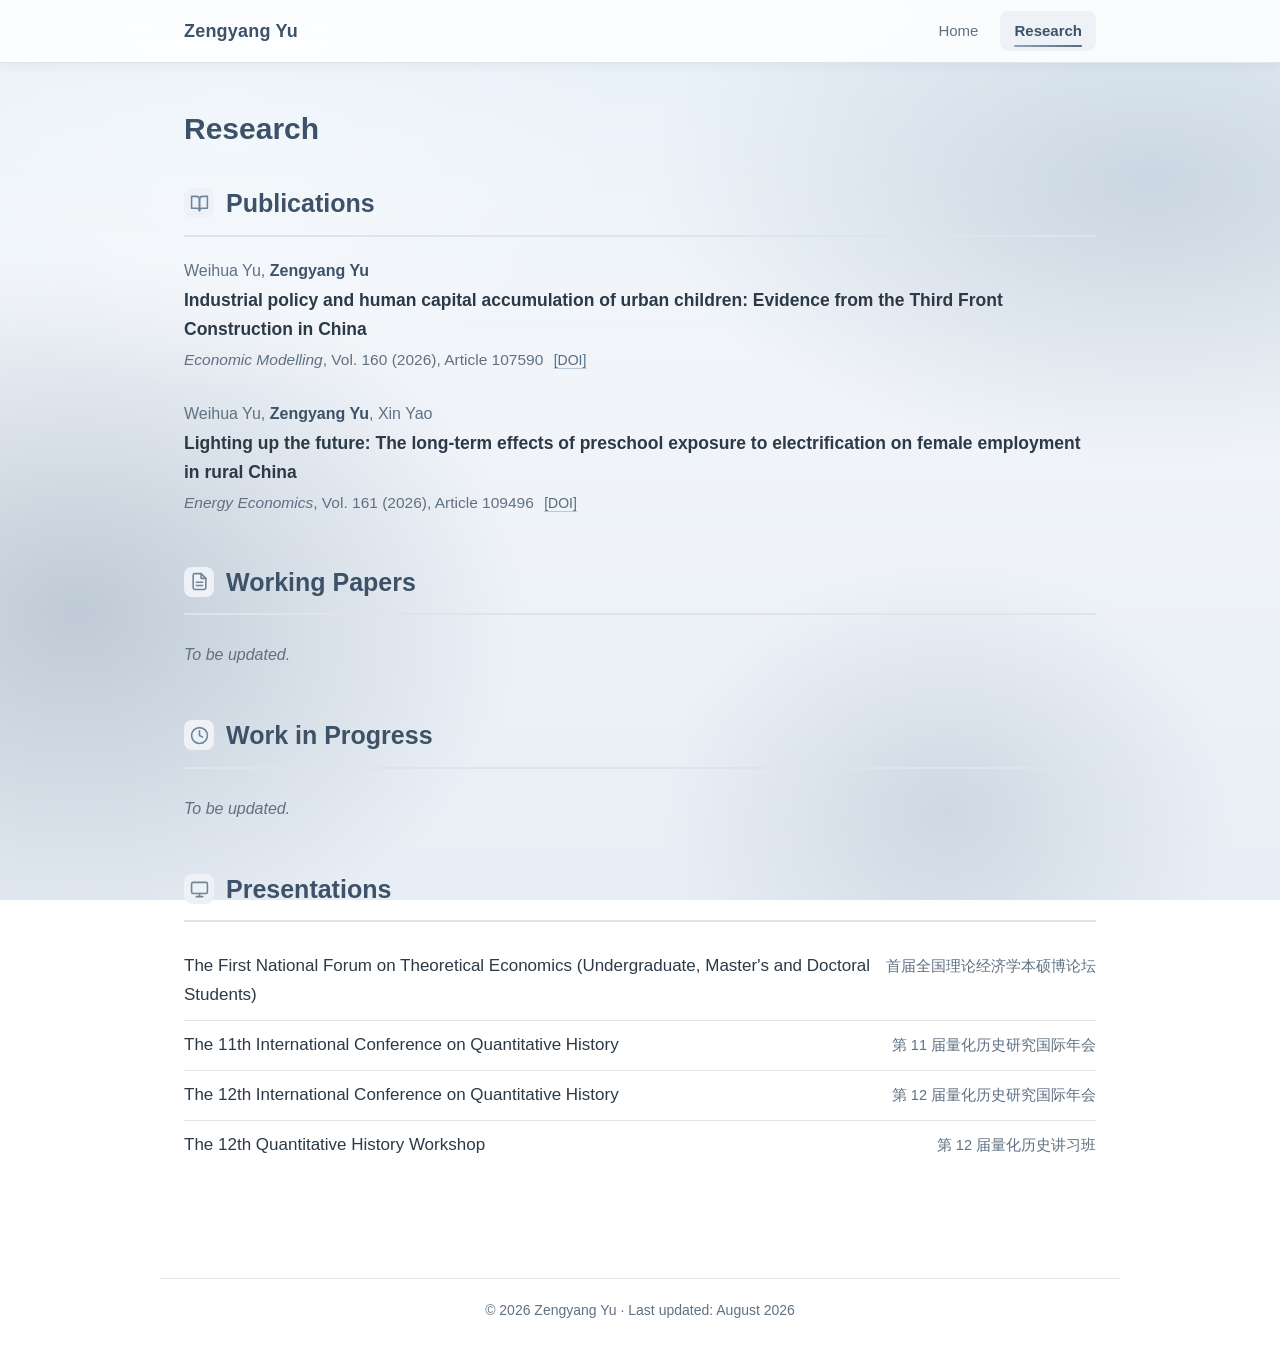
==== research.html @ 15660d90 "update: News shows 4 items, Publications shows 3 items, scroll beyond" ====
<!DOCTYPE html>
<html lang="en">
<head>
  <meta charset="UTF-8">
  <meta name="viewport" content="width=device-width, initial-scale=1.0">
  <title>Zengyang Yu — Research</title>
  <meta name="description" content="Research of Zengyang Yu — publications, working papers, work in progress, and presentations.">
  <link rel="stylesheet" href="css/style.css">
  <link rel="icon" type="image/svg+xml" href="favicon.svg">
</head>
<body>


  <!-- Navigation -->
  <nav class="nav">
    <div class="nav-inner">
      <a class="nav-brand" href="index.html">Zengyang Yu</a>
      <div class="nav-links">
        <a href="index.html">Home</a>
        <a href="research.html" class="active">Research</a>
      </div>
    </div>
  </nav>

  <main class="container">

    <h1 class="page-title">Research</h1>

    <!-- Publications -->
    <section class="section" id="publications">
      <h2 class="section-title">
        <span class="sec-icon" aria-hidden="true">
          <svg viewBox="0 0 24 24" fill="none" stroke="currentColor" stroke-width="2" stroke-linecap="round" stroke-linejoin="round">
            <path d="M2 3h6a4 4 0 0 1 4 4v14a3 3 0 0 0-3-3H2z"/>
            <path d="M22 3h-6a4 4 0 0 0-4 4v14a3 3 0 0 1 3-3h7z"/>
          </svg>
        </span>
        Publications
      </h2>
      <div class="pubs-scroll">

      <div class="pub-item">
        <div class="pub-authors">
          Weihua Yu, <span class="self">Zengyang Yu</span>
        </div>
        <div class="pub-title">
          <a href="https://doi.org/10.1016/j.econmod.2026.107590" target="_blank" rel="noopener">
            Industrial policy and human capital accumulation of urban children: Evidence
            from the Third Front Construction in China
          </a>
        </div>
        <div class="pub-journal">
          <span class="journal-name">Economic Modelling</span>, Vol. 160 (2026), Article 107590
          <a class="doi-link" href="https://doi.org/10.1016/j.econmod.2026.107590" target="_blank" rel="noopener">[DOI]</a>
        </div>
      </div>

      <div class="pub-item">
        <div class="pub-authors">
          Weihua Yu, <span class="self">Zengyang Yu</span>, Xin Yao
        </div>
        <div class="pub-title">
          <a href="https://doi.org/10.1016/j.eneco.2026.109496" target="_blank" rel="noopener">
            Lighting up the future: The long-term effects of preschool exposure to
            electrification on female employment in rural China
          </a>
        </div>
        <div class="pub-journal">
          <span class="journal-name">Energy Economics</span>, Vol. 161 (2026), Article 109496
          <a class="doi-link" href="https://doi.org/10.1016/j.eneco.2026.109496" target="_blank" rel="noopener">[DOI]</a>
        </div>
      </div>
    
      </div></section>

    <!-- Working Papers -->
    <section class="section" id="working-papers">
      <h2 class="section-title">
        <span class="sec-icon" aria-hidden="true">
          <svg viewBox="0 0 24 24" fill="none" stroke="currentColor" stroke-width="2" stroke-linecap="round" stroke-linejoin="round">
            <path d="M14 2H6a2 2 0 0 0-2 2v16a2 2 0 0 0 2 2h12a2 2 0 0 0 2-2V8z"/>
            <polyline points="14 2 14 8 20 8"/>
            <line x1="16" y1="13" x2="8" y2="13"/>
            <line x1="16" y1="17" x2="8" y2="17"/>
          </svg>
        </span>
        Working Papers
      </h2>
      <p class="empty-note">To be updated.</p>
    </section>

    <!-- Work in Progress -->
    <section class="section" id="work-in-progress">
      <h2 class="section-title">
        <span class="sec-icon" aria-hidden="true">
          <svg viewBox="0 0 24 24" fill="none" stroke="currentColor" stroke-width="2" stroke-linecap="round" stroke-linejoin="round">
            <circle cx="12" cy="12" r="10"/>
            <polyline points="12 6 12 12 16 14"/>
          </svg>
        </span>
        Work in Progress
      </h2>
      <p class="empty-note">To be updated.</p>
    </section>

    <!-- Presentations -->
    <section class="section" id="presentations">
      <h2 class="section-title">
        <span class="sec-icon" aria-hidden="true">
          <svg viewBox="0 0 24 24" fill="none" stroke="currentColor" stroke-width="2" stroke-linecap="round" stroke-linejoin="round">
            <rect x="2" y="3" width="20" height="14" rx="2" ry="2"/>
            <line x1="8" y1="21" x2="16" y2="21"/>
            <line x1="12" y1="17" x2="12" y2="21"/>
          </svg>
        </span>
        Presentations
      </h2>

      <div class="pres-item">
        <div class="pres-name">The First National Forum on Theoretical Economics (Undergraduate, Master's and Doctoral Students)</div>
        <div class="pres-zh">首届全国理论经济学本硕博论坛</div>
      </div>

      <div class="pres-item">
        <div class="pres-name">The 11th International Conference on Quantitative History</div>
        <div class="pres-zh">第 11 届量化历史研究国际年会</div>
      </div>

      <div class="pres-item">
        <div class="pres-name">The 12th International Conference on Quantitative History</div>
        <div class="pres-zh">第 12 届量化历史研究国际年会</div>
      </div>

      <div class="pres-item">
        <div class="pres-name">The 12th Quantitative History Workshop</div>
        <div class="pres-zh">第 12 届量化历史讲习班</div>
      </div>
    </section>

  </main>

  <footer class="footer">
    © 2026 Zengyang Yu · Last updated: August 2026
  </footer>

  <script>
    (function () {
      var nav = document.querySelector('.nav');
      var onScroll = function () {
        if (nav) {
          nav.classList.toggle('nav--scrolled', window.scrollY > 40);
        }
      };
      window.addEventListener('scroll', onScroll, { passive: true });
      onScroll();

      // Publications 滚动容器：恰好显示 3 条，超出滚动
      var pubsScroll = document.querySelector('.pubs-scroll');
      if (pubsScroll) {
        var pubItems = pubsScroll.querySelectorAll('.pub-item');
        var h = 0;
        var n = Math.min(pubItems.length, 3);
        for (var i = 0; i < n; i++) {
          h += pubItems[i].offsetHeight;
        }
        if (n > 0) {
          var mb = parseInt(getComputedStyle(pubItems[n - 1]).marginBottom) || 0;
          h += mb;
        }
        pubsScroll.style.maxHeight = h + 'px';
      }
    })();
  </script>
</body>
</html>
---- css/style.css ----
/* ==========================================================================
   Zengyang Yu — Personal Website
   Morandi blue theme · clean academic layout
   ========================================================================== */

:root {
  /* Morandi blue palette */
  --morandi-100: #eef2f6;   /* page background (light) */
  --morandi-200: #dde5ec;   /* borders */
  --morandi-300: #b9c8d6;   /* secondary accents */
  --morandi-400: #8fa3b8;   /* light blue-grey */
  --morandi-500: #6e859c;   /* primary */
  --morandi-600: #526b83;   /* hover */
  --morandi-700: #3d5268;   /* headings / dark accents */

  --text-main: #2c3a47;
  --text-muted: #5f7183;
  --surface: #ffffff;

  --font-body: "Segoe UI", "Helvetica Neue", Arial, "PingFang SC",
               "Microsoft YaHei", sans-serif;
  --font-serif: Georgia, "Times New Roman", serif;

  --radius: 10px;
  --shadow: 0 1px 3px rgba(61, 82, 104, 0.08);
}

* { margin: 0; padding: 0; box-sizing: border-box; }

html { scroll-behavior: smooth; }

body {
  font-family: var(--font-body);
  font-size: 17px;
  line-height: 1.7;
  color: var(--text-main);
  background:
    linear-gradient(180deg, rgba(207, 226, 241, 0.40) 0%, rgba(207, 226, 241, 0.20) 16%, rgba(207, 226, 241, 0) 38%),
    radial-gradient(600px 420px at 18% 12%, rgba(255, 255, 255, 0.70) 0%, transparent 68%),
    radial-gradient(820px 460px at 90% 20%, rgba(143, 163, 184, 0.42) 0%, transparent 62%),
    radial-gradient(700px 560px at 6% 68%, rgba(110, 133, 156, 0.36) 0%, transparent 64%),
    radial-gradient(460px 400px at 74% 90%, rgba(143, 163, 184, 0.30) 0%, transparent 62%),
    linear-gradient(180deg, #f6f9fc 0%, #f0f4f9 50%, #e8eef5 100%);
  background-attachment: fixed;
}

/* 内容层置于背景装饰之上 */
.container, .footer {
  position: relative;
  z-index: 1;
}

a {
  color: var(--morandi-600);
  text-decoration: underline;
  text-decoration-thickness: 1px;
  text-underline-offset: 3px;
  text-decoration-color: var(--morandi-300);
  transition: color 0.15s, text-decoration-color 0.15s;
}

a:hover {
  color: var(--morandi-700);
  text-decoration-color: var(--morandi-500);
}

/* --------------------------------------------------------------------------
   Navigation
   -------------------------------------------------------------------------- */

.nav {
  position: sticky;
  top: 0;
  z-index: 100;
  background: rgba(255, 255, 255, 0.86);
  -webkit-backdrop-filter: blur(12px) saturate(1.4);
  backdrop-filter: blur(12px) saturate(1.4);
  border-bottom: 1px solid var(--morandi-200);
  box-shadow: 0 1px 12px rgba(61, 82, 104, 0.08);
  transition: background 0.3s ease, box-shadow 0.3s ease, border-color 0.3s ease;
}

/* 滚动后的收缩状态：宽度收窄、背景更浅、阴影更淡 */
.nav--scrolled {
  background: rgba(255, 255, 255, 0.72);
  border-bottom-color: var(--morandi-100);
  box-shadow: 0 1px 6px rgba(61, 82, 104, 0.04);
}

.nav-inner {
  max-width: 960px;
  margin: 0 auto;
  padding: 0 24px;
  display: flex;
  align-items: center;
  justify-content: space-between;
  height: 62px;
  transition: max-width 0.3s ease, height 0.3s ease;
}

.nav--scrolled .nav-inner {
  max-width: 800px;
  height: 56px;
}

.nav-brand {
  font-weight: 700;
  font-size: 18px;
  color: var(--morandi-700);
  letter-spacing: 0.2px;
  text-decoration: none;
  transition: color 0.2s;
}

.nav-brand:hover { text-decoration: none; color: var(--morandi-600); }

.nav--scrolled .nav-brand { color: var(--morandi-500); }

.nav--scrolled .nav-links a { color: var(--text-muted); opacity: 0.85; }

.nav--scrolled .nav-links a.active { color: var(--morandi-500); }

.nav-links {
  display: flex;
  align-items: center;
  gap: 6px;
}

.nav-links a {
  position: relative;
  padding: 7px 14px;
  margin-left: 2px;
  font-size: 15px;
  color: var(--text-muted);
  border-radius: 8px;
  text-decoration: none;
  transition: color 0.2s, background 0.2s;
}

.nav-links a::after {
  content: "";
  position: absolute;
  left: 14px;
  right: 14px;
  bottom: 4px;
  height: 2px;
  border-radius: 2px;
  background: linear-gradient(90deg, var(--morandi-400), var(--morandi-600));
  transform: scaleX(0);
  transform-origin: left center;
  transition: transform 0.25s ease;
}

.nav-links a:hover {
  color: var(--morandi-600);
  background: var(--morandi-100);
  text-decoration: none;
}

.nav-links a:hover::after { transform: scaleX(1); }

.nav-links a.active {
  color: var(--morandi-700);
  font-weight: 600;
  background: var(--morandi-100);
}

.nav-links a.active::after { transform: scaleX(1); }

/* --------------------------------------------------------------------------
   Layout
   -------------------------------------------------------------------------- */

.container {
  max-width: 960px;
  margin: 0 auto;
  padding: 40px 24px 64px;
}

/* --------------------------------------------------------------------------
   Header (photo + identity)
   -------------------------------------------------------------------------- */

.header {
  display: flex;
  gap: 36px;
  align-items: flex-start;
  margin-bottom: 48px;
}

.photo {
  flex-shrink: 0;
  width: 230px;
  height: 230px;
  border-radius: 50%;
  object-fit: cover;
  border: 4px solid var(--surface);
  box-shadow: 0 2px 8px rgba(61, 82, 104, 0.18);
}

.identity h1 {
  font-size: 34px;
  font-weight: 700;
  color: var(--morandi-700);
  margin-bottom: 6px;
}

.identity .title {
  font-size: 18px;
  font-weight: 500;
  color: var(--morandi-500);
  margin-bottom: 14px;
}

.contact-list {
  list-style: none;
  font-size: 16px;
  color: var(--text-muted);
}

.contact-list li {
  display: flex;
  align-items: flex-start;
  gap: 8px;
  margin-bottom: 6px;
}

.contact-list .icon {
  flex-shrink: 0;
  width: 18px;
  text-align: center;
  color: var(--morandi-400);
}

.contact-list .icon svg {
  width: 17px;
  height: 17px;
  vertical-align: -3px;
}

.contact-list a { color: var(--morandi-600); }
.contact-list a:hover { color: var(--morandi-700); }

/* --------------------------------------------------------------------------
   Sections
   -------------------------------------------------------------------------- */

.section { margin-bottom: 44px; }

.section-title {
  font-size: 25px;
  font-weight: 700;
  color: var(--morandi-700);
  padding-bottom: 10px;
  margin-bottom: 20px;
  border-bottom: 2px solid var(--morandi-200);
  display: flex;
  align-items: center;
  gap: 12px;
}

.section-title .sec-icon {
  flex-shrink: 0;
  width: 30px;
  height: 30px;
  display: inline-flex;
  align-items: center;
  justify-content: center;
  border-radius: 8px;
  background: var(--morandi-100);
  color: var(--morandi-500);
}

.section-title .sec-icon svg {
  width: 19px;
  height: 19px;
}

/* Bio */
.bio p { margin-bottom: 12px; }

.bio strong { color: var(--morandi-700); }

/* Education */
.edu-item {
  display: flex;
  justify-content: space-between;
  align-items: baseline;
  gap: 16px;
  padding: 12px 0;
  border-bottom: 1px solid var(--morandi-200);
}

.edu-item:last-child { border-bottom: none; }

.edu-degree { font-weight: 600; font-size: 17.5px; color: var(--text-main); }
.edu-status { font-size: 15px; font-weight: 500; color: var(--morandi-400); }
.edu-school { color: var(--text-muted); font-size: 16px; }
.edu-years {
  flex-shrink: 0;
  font-size: 15px;
  color: var(--text-muted);
  font-variant-numeric: tabular-nums;
}

/* 滚动容器：显示固定条数，超出滚动（max-height 由脚本按条目高度计算） */
.news-scroll,
.pubs-scroll {
  max-height: 260px;
  overflow-y: auto;
  scrollbar-width: thin;
  scrollbar-color: var(--morandi-300) transparent;
  padding-right: 6px;
}

.news-scroll::-webkit-scrollbar,
.pubs-scroll::-webkit-scrollbar {
  width: 6px;
}

.news-scroll::-webkit-scrollbar-thumb,
.pubs-scroll::-webkit-scrollbar-thumb {
  background: var(--morandi-300);
  border-radius: 3px;
}

.news-scroll::-webkit-scrollbar-thumb:hover,
.pubs-scroll::-webkit-scrollbar-thumb:hover {
  background: var(--morandi-400);
}

.news-scroll::-webkit-scrollbar-track,
.pubs-scroll::-webkit-scrollbar-track {
  background: transparent;
}

/* News */
.news-item {
  display: flex;
  gap: 14px;
  padding: 10px 0;
  border-bottom: 1px solid var(--morandi-200);
  align-items: baseline;
}

.news-item:last-child { border-bottom: none; }

.news-date {
  flex-shrink: 0;
  width: 76px;
  font-size: 14px;
  font-weight: 600;
  color: var(--morandi-500);
  font-variant-numeric: tabular-nums;
}

.news-text { color: var(--text-main); }

/* Publications */
.pub-item { margin-bottom: 26px; }

.pub-authors { font-size: 16px; color: var(--text-muted); margin-bottom: 2px; }

.pub-authors .self {
  font-weight: 700;
  color: var(--morandi-700);
}

.pub-title {
  font-weight: 600;
  font-size: 17.5px;
  color: var(--text-main);
  margin-bottom: 2px;
}

.pub-title a { color: var(--text-main); text-decoration: none; }
.pub-title a:hover { color: var(--morandi-600); text-decoration: underline; }

.pub-journal { font-size: 15.5px; color: var(--text-muted); }

.pub-journal .journal-name { font-style: italic; }

.pub-journal .doi-link {
  margin-left: 6px;
  font-size: 14px;
  font-style: normal;
}

/* Empty placeholders (Working papers / WIP) */
.empty-note {
  color: var(--text-muted);
  font-size: 16px;
  font-style: italic;
  padding: 6px 0 2px;
}

/* Presentations */
.pres-item {
  display: flex;
  gap: 14px;
  padding: 10px 0;
  border-bottom: 1px solid var(--morandi-200);
  align-items: baseline;
}

.pres-item:last-child { border-bottom: none; }

.pres-name { font-weight: 500; color: var(--text-main); }

.pres-zh {
  margin-left: auto;
  flex-shrink: 0;
  color: var(--text-muted);
  font-size: 14.5px;
  text-align: right;
}

/* Page title for inner pages */
.page-title {
  font-size: 30px;
  font-weight: 700;
  color: var(--morandi-700);
  margin-bottom: 28px;
}

/* Acknowledgments */
.ack-note { color: var(--text-muted); font-size: 16px; margin-bottom: 10px; }
.ack-note:last-child { margin-bottom: 0; }
.ack-note a { color: var(--morandi-600); }
.ack-note a:hover { color: var(--morandi-700); }

/* Footer */
.footer {
  max-width: 960px;
  margin: 0 auto;
  padding: 20px 24px 36px;
  border-top: 1px solid var(--morandi-200);
  color: var(--text-muted);
  font-size: 14px;
  text-align: center;
}

/* --------------------------------------------------------------------------
   Responsive
   -------------------------------------------------------------------------- */

@media (max-width: 700px) {
  .header { flex-direction: column; align-items: center; text-align: center; }
  .contact-list li { justify-content: center; }
  .edu-item { flex-direction: column; gap: 2px; }
  .news-item { flex-direction: column; gap: 2px; }
  .news-date { width: auto; }
}
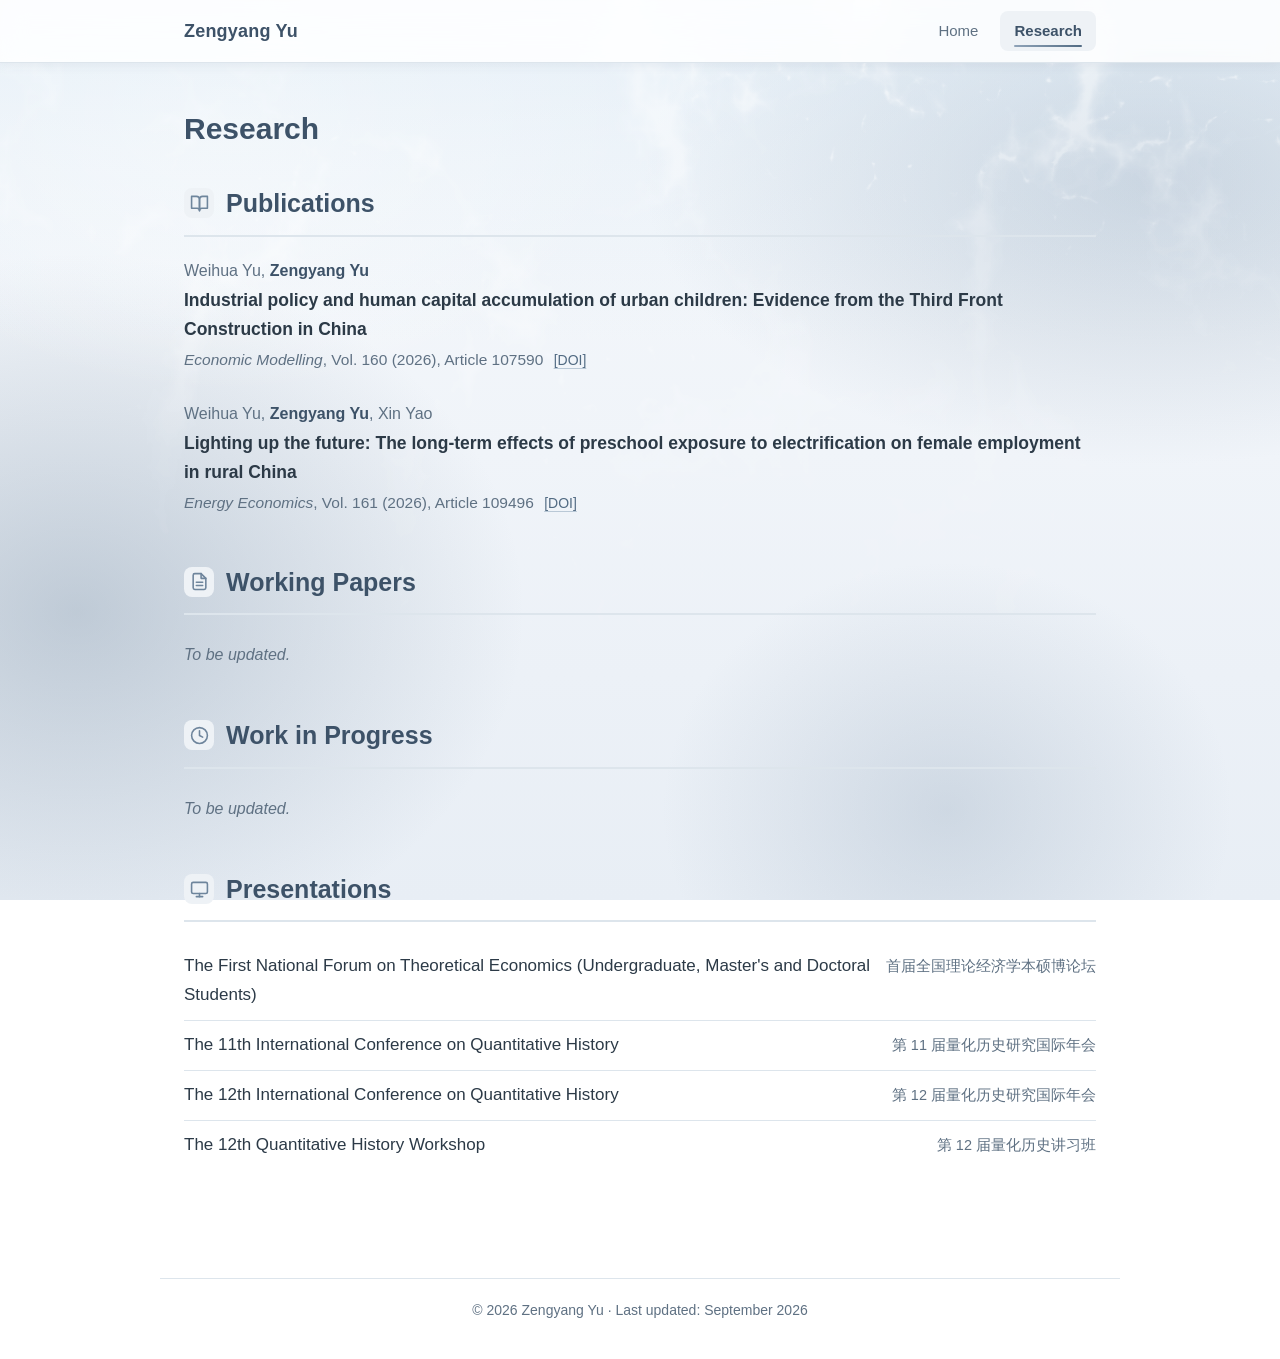
==== commit a1f8908d: "update: water-light caustics background, news by online-first date, 5-item scroll areas Background: " ====
--- a/research.html
+++ b/research.html
@@ -140,7 +140,7 @@
   </main>
 
   <footer class="footer">
-    © 2026 Zengyang Yu · Last updated: August 2026
+    © 2026 Zengyang Yu · Last updated: September 2026
   </footer>
 
   <script>
@@ -154,20 +154,23 @@
       window.addEventListener('scroll', onScroll, { passive: true });
       onScroll();
 
-      // Publications 滚动容器：恰好显示 3 条，超出滚动
+      // Publications 滚动容器：恰好显示 5 条，超出滚动
+      var SHOW_PUBS = 5;
       var pubsScroll = document.querySelector('.pubs-scroll');
       if (pubsScroll) {
-        var pubItems = pubsScroll.querySelectorAll('.pub-item');
-        var h = 0;
-        var n = Math.min(pubItems.length, 3);
-        for (var i = 0; i < n; i++) {
-          h += pubItems[i].offsetHeight;
-        }
-        if (n > 0) {
-          var mb = parseInt(getComputedStyle(pubItems[n - 1]).marginBottom) || 0;
-          h += mb;
-        }
-        pubsScroll.style.maxHeight = h + 'px';
+        var fitPubsScroll = function () {
+          var pubItems = pubsScroll.querySelectorAll('.pub-item');
+          if (!pubItems.length) return;
+          var h = 0;
+          var n = Math.min(pubItems.length, SHOW_PUBS);
+          for (var i = 0; i < n; i++) {
+            h += pubItems[i].offsetHeight;
+          }
+          h += parseInt(getComputedStyle(pubItems[n - 1]).marginBottom) || 0;
+          pubsScroll.style.maxHeight = h + 'px';
+        };
+        fitPubsScroll();
+        window.addEventListener('resize', fitPubsScroll, { passive: true });
       }
     })();
   </script>
--- a/css/style.css
+++ b/css/style.css
@@ -19,7 +19,6 @@
 
   --font-body: "Segoe UI", "Helvetica Neue", Arial, "PingFang SC",
                "Microsoft YaHei", sans-serif;
-  --font-serif: Georgia, "Times New Roman", serif;
 
   --radius: 10px;
   --shadow: 0 1px 3px rgba(61, 82, 104, 0.08);
@@ -64,6 +63,34 @@
   text-decoration-color: var(--morandi-500);
 }
 
+/* >>> bg-caustics (generated by _design/make_bg.py — 勿手改) >>> */
+/* 背景波光（caustics · 莫兰迪蓝）
+   原理：水波折射的焦散亮纹做成灰度图，用 mix-blend-mode: screen 与背景渐变合成。
+        screen 是"按亮度提亮"：黑=完全不动，白=提亮到白。
+        所以亮纹处自然发光、其余区域完全不受影响，不会泛起灰白雾。
+   注意：URL 只在此处出现一次，由 --bg-caustics 变量复用，避免 CSS 体积翻倍。
+   重新生成：py _design/make_bg.py（改 PARAMS / ALPHA 即可）
+   -------------------------------------------------------------------------- */
+
+body {
+  --bg-caustics: url("[data-uri]");
+}
+
+body::after {
+  content: "";
+  position: fixed;
+  inset: 0;
+  z-index: 0;
+  pointer-events: none;
+  background-image: var(--bg-caustics);
+  background-repeat: no-repeat;
+  background-position: center top;
+  background-size: cover;
+  mix-blend-mode: screen;
+  opacity: 0.94;
+}
+/* <<< bg-caustics <<< */
+
 /* --------------------------------------------------------------------------
    Navigation
    -------------------------------------------------------------------------- */
@@ -306,7 +333,6 @@
 /* 滚动容器：显示固定条数，超出滚动（max-height 由脚本按条目高度计算） */
 .news-scroll,
 .pubs-scroll {
-  max-height: 260px;
   overflow-y: auto;
   scrollbar-width: thin;
   scrollbar-color: var(--morandi-300) transparent;
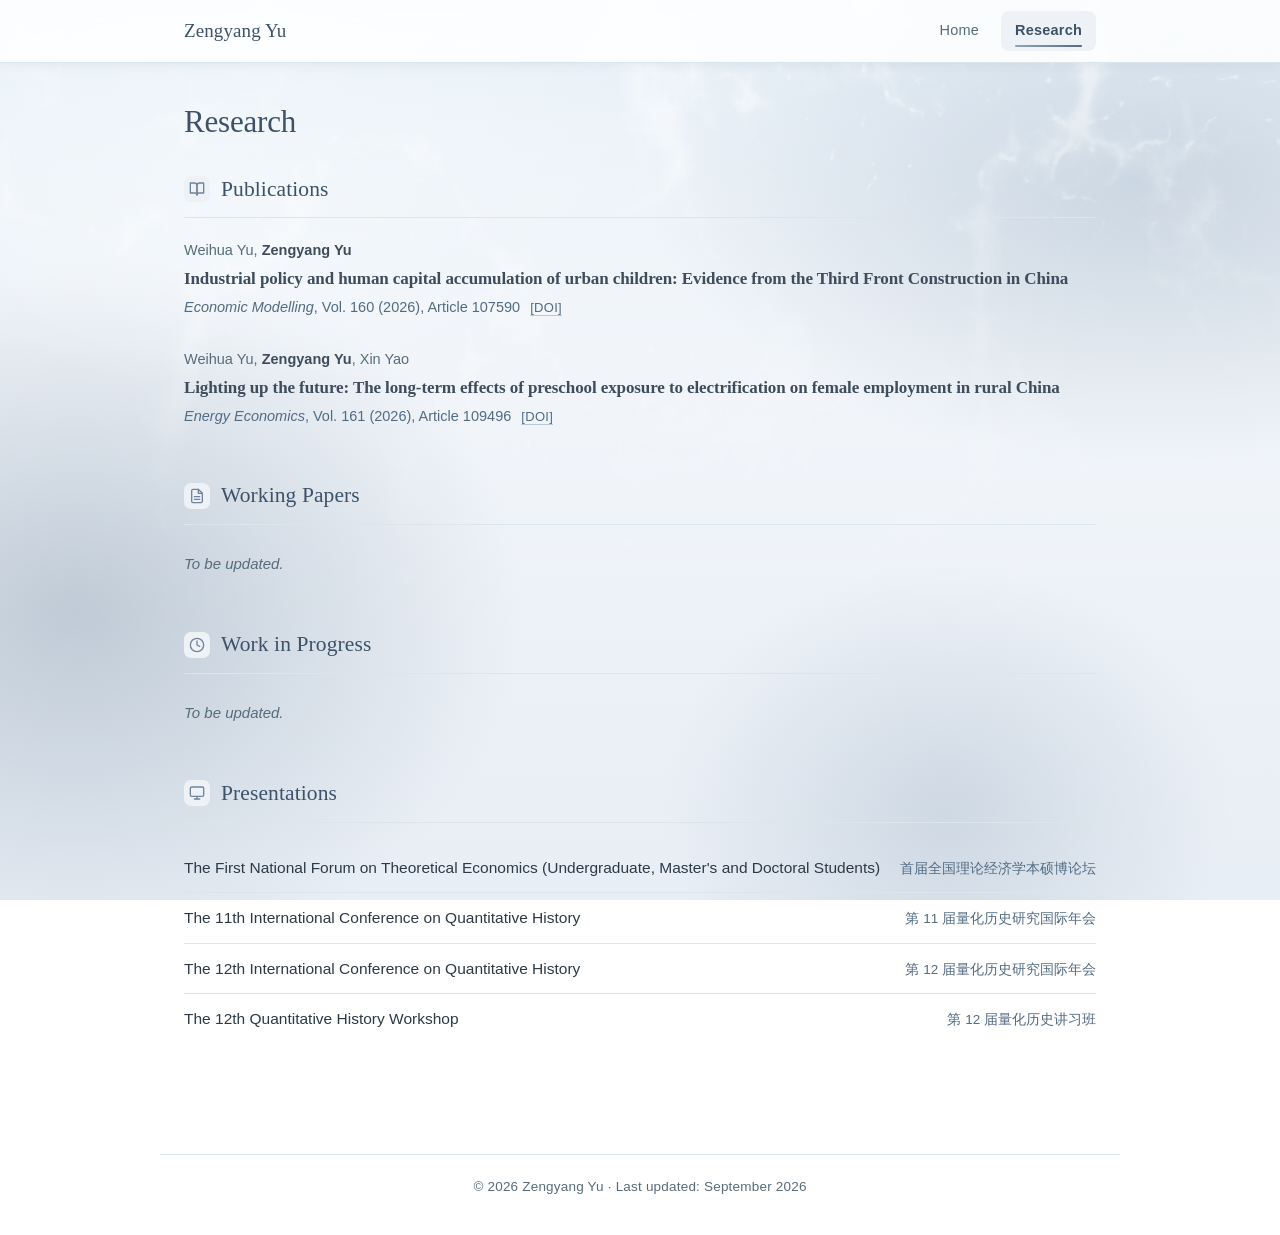
==== commit bf7d0174: "update: add magnifier-style hover motion to section headings On hover or keyboard focus the section " ====
--- a/research.html
+++ b/research.html
@@ -35,7 +35,7 @@
             <path d="M22 3h-6a4 4 0 0 0-4 4v14a3 3 0 0 1 3-3h7z"/>
           </svg>
         </span>
-        Publications
+        <span class="sec-label">Publications</span>
       </h2>
       <div class="pubs-scroll">
 
@@ -84,7 +84,7 @@
             <line x1="16" y1="17" x2="8" y2="17"/>
           </svg>
         </span>
-        Working Papers
+        <span class="sec-label">Working Papers</span>
       </h2>
       <p class="empty-note">To be updated.</p>
     </section>
@@ -98,7 +98,7 @@
             <polyline points="12 6 12 12 16 14"/>
           </svg>
         </span>
-        Work in Progress
+        <span class="sec-label">Work in Progress</span>
       </h2>
       <p class="empty-note">To be updated.</p>
     </section>
@@ -113,7 +113,7 @@
             <line x1="12" y1="17" x2="12" y2="21"/>
           </svg>
         </span>
-        Presentations
+        <span class="sec-label">Presentations</span>
       </h2>
 
       <div class="pres-item">
--- a/css/style.css
+++ b/css/style.css
@@ -4,21 +4,36 @@
    ========================================================================== */
 
 :root {
-  /* Morandi blue palette */
+  /* ---- Morandi blue palette（装饰用；小字不要直接用 400/500） ---- */
   --morandi-100: #eef2f6;   /* page background (light) */
   --morandi-200: #dde5ec;   /* borders */
   --morandi-300: #b9c8d6;   /* secondary accents */
-  --morandi-400: #8fa3b8;   /* light blue-grey */
-  --morandi-500: #6e859c;   /* primary */
-  --morandi-600: #526b83;   /* hover */
-  --morandi-700: #3d5268;   /* headings / dark accents */
-
-  --text-main: #2c3a47;
-  --text-muted: #5f7183;
+  --morandi-400: #8fa3b8;   /* light blue-grey · 仅装饰，勿用于文字 */
+  --morandi-500: #6e859c;   /* primary · 对比度 3.27，仅可用于大字/图形 */
+  --morandi-600: #526b83;   /* links / hover · 4.74（AA） */
+  --morandi-700: #3d5268;   /* headings / dark accents · 6.90 */
+  --morandi-800: #34465a;   /* heading hover · 8.53（同色相再深一档） */
+
+  /* ---- Text colours ----
+     这一组是把莫兰迪色沿同色相(H210)加深后得到的"可读版本"，
+     与 css 背景渐变最深处的对比度都 ≥4.5:1（WCAG AA）。
+     审计脚本：py _typography/contrast_audit.py */
+  --text-main: #2c3a47;     /* 正文 · 9.97（最不利背景） */
+  --text-soft: #3e4c5b;     /* 强调小字（论文题目等）· 7.52 */
+  --text-muted: #576c7b;    /* 次要文字 · 4.62 */
+  --text-faint: #526b83;    /* 日期 / 期刊名 / 状态标签 · 4.74 */
   --surface: #ffffff;
 
-  --font-body: "Segoe UI", "Helvetica Neue", Arial, "PingFang SC",
-               "Microsoft YaHei", sans-serif;
+  /* ---- Type ----
+     标题与论文题用衬线（Georgia），正文用无衬线（Segoe UI）。
+     理由：Georgia 的 x-height 只有 0.481（Segoe UI 是 0.500）、
+     字宽也窄（0.440 vs 0.539），做正文偏小偏挤，做标题反而精致；
+     但必须给它更大字号才显得出分量 —— 这是"标题不明显"的根因。
+     中文跟随：标题走宋体与衬线呼应，正文走黑体保证小字清晰。 */
+  --font-display: Georgia, "Iowan Old Style", "Palatino Linotype", Palatino,
+                  "Songti SC", STSong, "SimSun", "Times New Roman", serif;
+  --font-body: "Segoe UI", "Helvetica Neue", -apple-system, "PingFang SC",
+               "Microsoft YaHei", "Hiragino Sans GB", Arial, sans-serif;
 
   --radius: 10px;
   --shadow: 0 1px 3px rgba(61, 82, 104, 0.08);
@@ -30,9 +45,12 @@
 
 body {
   font-family: var(--font-body);
-  font-size: 17px;
-  line-height: 1.7;
+  font-size: 16.5px;
+  line-height: 1.78;
   color: var(--text-main);
+  font-feature-settings: "kern" 1, "liga" 1;
+  text-rendering: optimizeLegibility;
+  -webkit-font-smoothing: antialiased;
   background:
     linear-gradient(180deg, rgba(207, 226, 241, 0.40) 0%, rgba(207, 226, 241, 0.20) 16%, rgba(207, 226, 241, 0) 38%),
     radial-gradient(600px 420px at 18% 12%, rgba(255, 255, 255, 0.70) 0%, transparent 68%),
@@ -131,21 +149,22 @@
 }
 
 .nav-brand {
-  font-weight: 700;
-  font-size: 18px;
+  font-family: var(--font-display);
+  font-weight: 400;
+  font-size: 19px;
   color: var(--morandi-700);
-  letter-spacing: 0.2px;
+  letter-spacing: 0.1px;
   text-decoration: none;
   transition: color 0.2s;
 }
 
 .nav-brand:hover { text-decoration: none; color: var(--morandi-600); }
 
-.nav--scrolled .nav-brand { color: var(--morandi-500); }
+.nav--scrolled .nav-brand { color: var(--text-faint); }
 
 .nav--scrolled .nav-links a { color: var(--text-muted); opacity: 0.85; }
 
-.nav--scrolled .nav-links a.active { color: var(--morandi-500); }
+.nav--scrolled .nav-links a.active { color: var(--morandi-600); }
 
 .nav-links {
   display: flex;
@@ -157,7 +176,8 @@
   position: relative;
   padding: 7px 14px;
   margin-left: 2px;
-  font-size: 15px;
+  font-size: 14.5px;
+  letter-spacing: 0.2px;
   color: var(--text-muted);
   border-radius: 8px;
   text-decoration: none;
@@ -226,22 +246,27 @@
 }
 
 .identity h1 {
-  font-size: 34px;
-  font-weight: 700;
+  font-family: var(--font-display);
+  font-size: 37px;
+  font-weight: 400;
+  line-height: 1.18;
+  letter-spacing: -0.2px;
   color: var(--morandi-700);
-  margin-bottom: 6px;
+  margin-bottom: 8px;
 }
 
 .identity .title {
-  font-size: 18px;
-  font-weight: 500;
-  color: var(--morandi-500);
-  margin-bottom: 14px;
+  font-size: 16.5px;
+  font-weight: 400;
+  letter-spacing: 0.2px;
+  color: var(--text-faint);
+  margin-bottom: 16px;
 }
 
 .contact-list {
   list-style: none;
-  font-size: 16px;
+  font-size: 14.5px;
+  line-height: 1.72;
   color: var(--text-muted);
 }
 
@@ -249,19 +274,20 @@
   display: flex;
   align-items: flex-start;
   gap: 8px;
-  margin-bottom: 6px;
+  margin-bottom: 4px;
 }
 
 .contact-list .icon {
   flex-shrink: 0;
   width: 18px;
   text-align: center;
-  color: var(--morandi-400);
+  /* 图标按"图形元素"标准（WCAG 3:1）取值；morandi-400 只有 2.59，偏淡 */
+  color: var(--morandi-500);
 }
 
 .contact-list .icon svg {
-  width: 17px;
-  height: 17px;
+  width: 16px;
+  height: 16px;
   vertical-align: -3px;
 }
 
@@ -272,41 +298,118 @@
    Sections
    -------------------------------------------------------------------------- */
 
-.section { margin-bottom: 44px; }
-
+.section {
+  margin-bottom: 46px;
+  /* 顶部导航是 sticky 的，锚点跳转时留出它的高度，标题不会被盖住 */
+  scroll-margin-top: 76px;
+}
+
+/* 栏目标题：Georgia 常规体 + 1px 发丝线。
+   原来 25px/700 + 2px 底线比姓名还抢眼，层级是平的；
+   现在姓名 37 → 栏目 21.5 → 正文 16.5，层级拉开。 */
 .section-title {
-  font-size: 25px;
-  font-weight: 700;
+  font-family: var(--font-display);
+  font-size: 21.5px;
+  font-weight: 400;
+  letter-spacing: 0.1px;
   color: var(--morandi-700);
-  padding-bottom: 10px;
+  padding-bottom: 9px;
   margin-bottom: 20px;
-  border-bottom: 2px solid var(--morandi-200);
+  border-bottom: 1px solid var(--morandi-200);
   display: flex;
   align-items: center;
-  gap: 12px;
+  gap: 11px;
 }
 
 .section-title .sec-icon {
   flex-shrink: 0;
-  width: 30px;
-  height: 30px;
+  width: 26px;
+  height: 26px;
   display: inline-flex;
   align-items: center;
   justify-content: center;
-  border-radius: 8px;
+  border-radius: 7px;
   background: var(--morandi-100);
   color: var(--morandi-500);
+  transition: background 0.22s ease, color 0.22s ease,
+              transform 0.22s cubic-bezier(0.22, 0.9, 0.28, 1);
 }
 
 .section-title .sec-icon svg {
-  width: 19px;
-  height: 19px;
+  width: 16px;
+  height: 16px;
+}
+
+/* --------------------------------------------------------------------------
+   栏目标题的"放大镜"微动效
+   三处联动，都只改 transform / color，不动布局，所以不会引起跳动：
+     1) 图标   放大一点点（像对焦）        → transform: scale()
+     2) 标题字 转深一档，变得明显          → color
+     3) 标题下 浮出一道同宽短强调线        → transform: scaleX()
+   只在"悬浮"与"键盘聚焦"触发；触屏没有悬浮态，本来就不会触发，无害。
+   -------------------------------------------------------------------------- */
+
+.section-title .sec-label {
+  display: inline-block;
+  position: relative;
+  transition: color 0.22s ease;
+}
+
+/* 短强调线：与标题同宽，从左向右展开 */
+.section-title .sec-label::after {
+  content: "";
+  position: absolute;
+  left: 0;
+  right: 0;
+  bottom: -3px;
+  height: 2px;
+  border-radius: 1px;
+  background: var(--morandi-600);
+  transform: scaleX(0);
+  transform-origin: left center;
+  transition: transform 0.26s cubic-bezier(0.22, 0.9, 0.28, 1);
+}
+
+.section-title:hover .sec-icon,
+.section-title:focus-within .sec-icon {
+  color: var(--morandi-800);
+  background: var(--morandi-200);
+  transform: scale(1.12);
+}
+
+.section-title:hover .sec-label,
+.section-title:focus-within .sec-label {
+  color: var(--morandi-800);
+}
+
+.section-title:hover .sec-label::after,
+.section-title:focus-within .sec-label::after {
+  transform: scaleX(1);
+}
+
+/* 无障碍：系统开了"减少动态效果"时，立刻切换、不做位移动画 */
+@media (prefers-reduced-motion: reduce) {
+  .section-title .sec-icon,
+  .section-title .sec-label,
+  .section-title .sec-label::after {
+    transition: none;
+  }
+  .section-title:hover .sec-icon,
+  .section-title:focus-within .sec-icon {
+    transform: none;
+  }
 }
 
 /* Bio */
 .bio p { margin-bottom: 12px; }
 
-.bio strong { color: var(--morandi-700); }
+.bio em {
+  font-family: var(--font-display);
+  font-size: 1.02em;
+  color: var(--text-main);
+}
+
+.bio strong { font-weight: 600; color: var(--morandi-700); }
 
 /* Education */
 .edu-item {
@@ -314,19 +417,20 @@
   justify-content: space-between;
   align-items: baseline;
   gap: 16px;
-  padding: 12px 0;
+  padding: 13px 0;
   border-bottom: 1px solid var(--morandi-200);
 }
 
 .edu-item:last-child { border-bottom: none; }
 
-.edu-degree { font-weight: 600; font-size: 17.5px; color: var(--text-main); }
-.edu-status { font-size: 15px; font-weight: 500; color: var(--morandi-400); }
-.edu-school { color: var(--text-muted); font-size: 16px; }
+.edu-degree { font-weight: 600; font-size: 16.5px; color: var(--text-main); }
+.edu-status { font-size: 13.5px; font-weight: 400; color: var(--text-faint); }
+.edu-school { color: var(--text-muted); font-size: 15px; line-height: 1.6; }
 .edu-years {
   flex-shrink: 0;
-  font-size: 15px;
-  color: var(--text-muted);
+  font-size: 13.5px;
+  letter-spacing: 0.3px;
+  color: var(--text-faint);
   font-variant-numeric: tabular-nums;
 }
 
@@ -364,58 +468,65 @@
 .news-item {
   display: flex;
   gap: 14px;
-  padding: 10px 0;
+  padding: 11px 0;
   border-bottom: 1px solid var(--morandi-200);
   align-items: baseline;
 }
 
 .news-item:last-child { border-bottom: none; }
 
+/* 日期：小字号 + 大字距，小字更清爽也更有秩序 */
 .news-date {
   flex-shrink: 0;
-  width: 76px;
-  font-size: 14px;
-  font-weight: 600;
-  color: var(--morandi-500);
+  width: 74px;
+  font-size: 12px;
+  font-weight: 400;
+  letter-spacing: 0.7px;
+  color: var(--text-faint);
   font-variant-numeric: tabular-nums;
 }
 
-.news-text { color: var(--text-main); }
+.news-text { color: var(--text-main); font-size: 15.5px; line-height: 1.68; }
 
 /* Publications */
 .pub-item { margin-bottom: 26px; }
 
-.pub-authors { font-size: 16px; color: var(--text-muted); margin-bottom: 2px; }
+.pub-authors { font-size: 14.5px; color: var(--text-muted); margin-bottom: 3px; }
 
 .pub-authors .self {
+  font-weight: 600;
+  color: var(--text-soft);
+}
+
+/* 论文题目：Georgia Bold —— 在列表里第一个被看到 */
+.pub-title {
+  font-family: var(--font-display);
   font-weight: 700;
-  color: var(--morandi-700);
-}
-
-.pub-title {
-  font-weight: 600;
-  font-size: 17.5px;
-  color: var(--text-main);
-  margin-bottom: 2px;
-}
-
-.pub-title a { color: var(--text-main); text-decoration: none; }
+  font-size: 17px;
+  line-height: 1.42;
+  letter-spacing: -0.1px;
+  color: var(--text-soft);
+  margin-bottom: 4px;
+}
+
+.pub-title a { color: var(--text-soft); text-decoration: none; }
 .pub-title a:hover { color: var(--morandi-600); text-decoration: underline; }
 
-.pub-journal { font-size: 15.5px; color: var(--text-muted); }
+.pub-journal { font-size: 14.5px; color: var(--text-faint); }
 
 .pub-journal .journal-name { font-style: italic; }
 
 .pub-journal .doi-link {
   margin-left: 6px;
-  font-size: 14px;
+  font-size: 13px;
+  letter-spacing: 0.3px;
   font-style: normal;
 }
 
 /* Empty placeholders (Working papers / WIP) */
 .empty-note {
   color: var(--text-muted);
-  font-size: 16px;
+  font-size: 15px;
   font-style: italic;
   padding: 6px 0 2px;
 }
@@ -424,33 +535,36 @@
 .pres-item {
   display: flex;
   gap: 14px;
-  padding: 10px 0;
+  padding: 11px 0;
   border-bottom: 1px solid var(--morandi-200);
   align-items: baseline;
 }
 
 .pres-item:last-child { border-bottom: none; }
 
-.pres-name { font-weight: 500; color: var(--text-main); }
+.pres-name { font-weight: 400; font-size: 15.5px; color: var(--text-main); }
 
 .pres-zh {
   margin-left: auto;
   flex-shrink: 0;
-  color: var(--text-muted);
-  font-size: 14.5px;
+  color: var(--text-faint);
+  font-size: 13.5px;
   text-align: right;
 }
 
 /* Page title for inner pages */
 .page-title {
-  font-size: 30px;
-  font-weight: 700;
+  font-family: var(--font-display);
+  font-size: 31px;
+  font-weight: 400;
+  line-height: 1.2;
+  letter-spacing: -0.2px;
   color: var(--morandi-700);
-  margin-bottom: 28px;
+  margin-bottom: 30px;
 }
 
 /* Acknowledgments */
-.ack-note { color: var(--text-muted); font-size: 16px; margin-bottom: 10px; }
+.ack-note { color: var(--text-muted); font-size: 15.5px; margin-bottom: 11px; }
 .ack-note:last-child { margin-bottom: 0; }
 .ack-note a { color: var(--morandi-600); }
 .ack-note a:hover { color: var(--morandi-700); }
@@ -462,7 +576,8 @@
   padding: 20px 24px 36px;
   border-top: 1px solid var(--morandi-200);
   color: var(--text-muted);
-  font-size: 14px;
+  font-size: 13.5px;
+  letter-spacing: 0.2px;
   text-align: center;
 }
 
@@ -471,6 +586,10 @@
    -------------------------------------------------------------------------- */
 
 @media (max-width: 700px) {
+  body { font-size: 16px; }
+  .identity h1 { font-size: 30px; }
+  .page-title { font-size: 26px; }
+  .section-title { font-size: 19.5px; }
   .header { flex-direction: column; align-items: center; text-align: center; }
   .contact-list li { justify-content: center; }
   .edu-item { flex-direction: column; gap: 2px; }
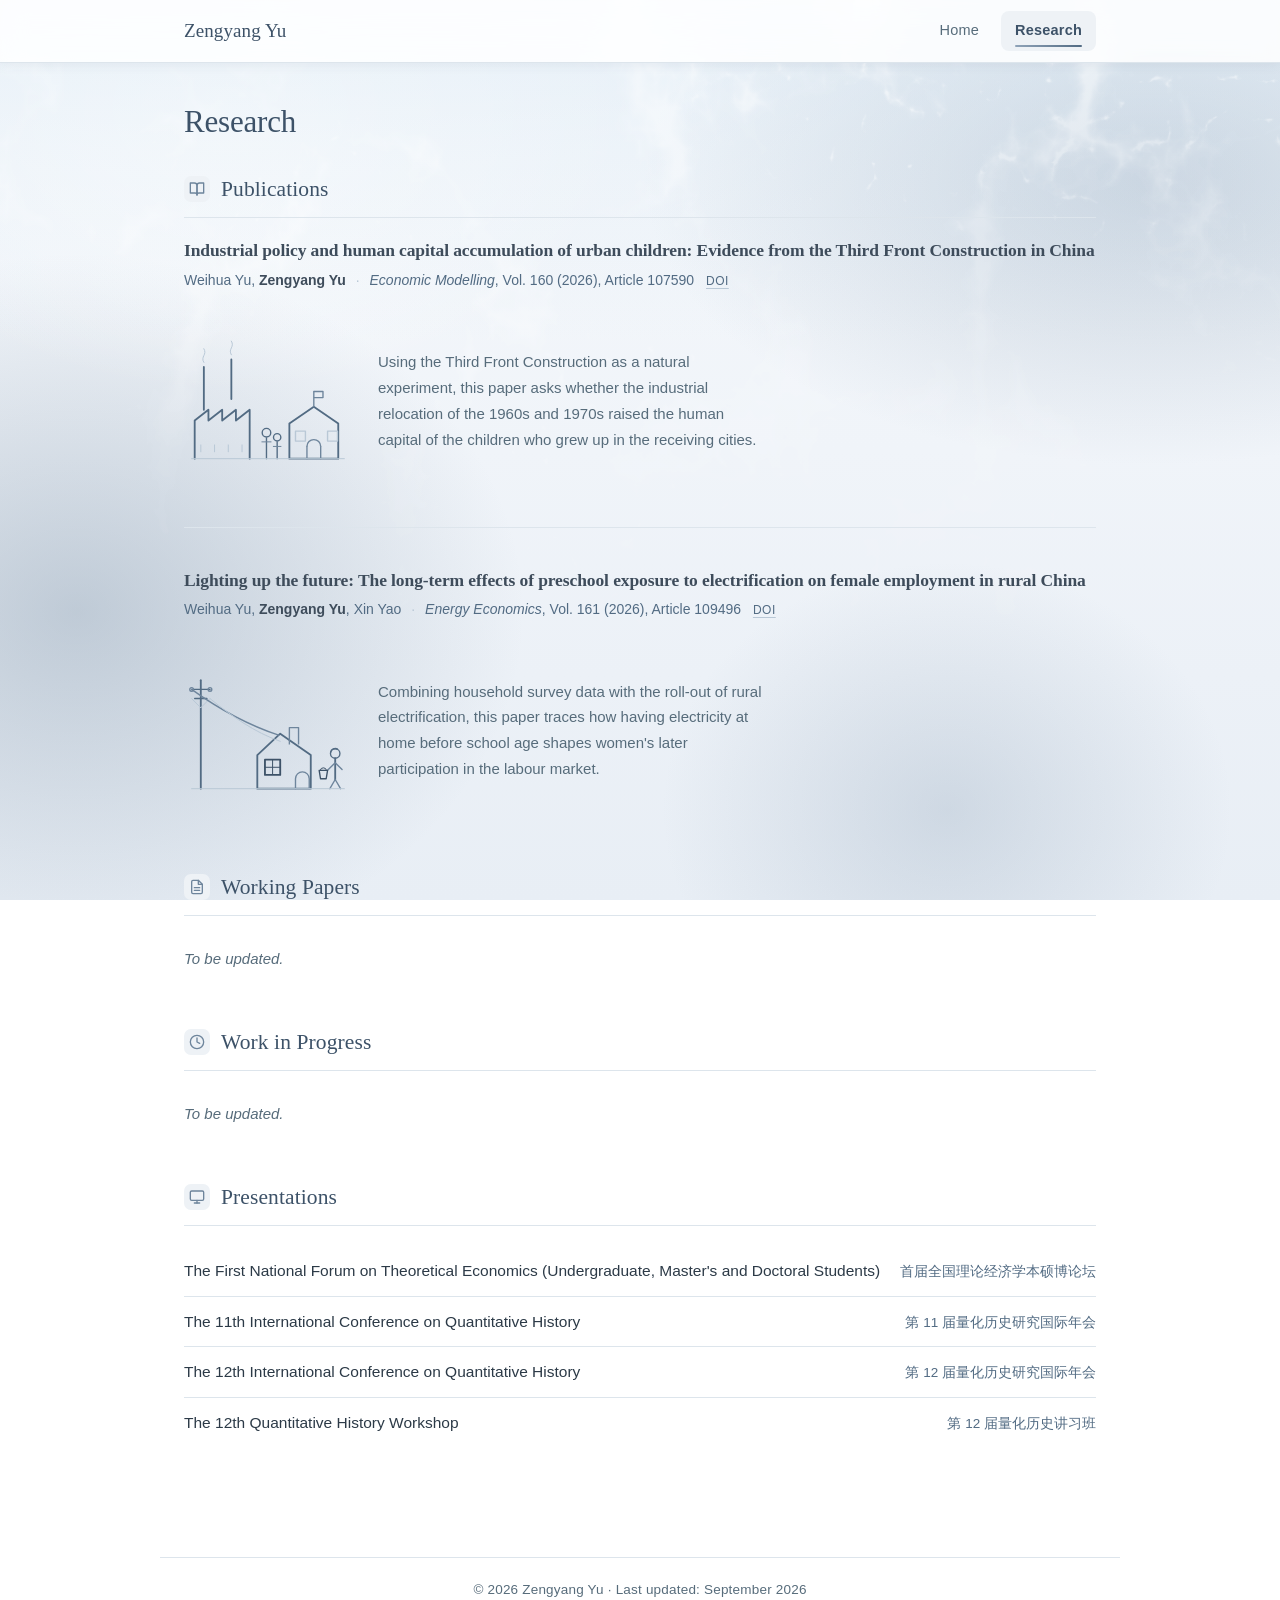
==== commit cf9051b7: "update: restructure Research page with hand-drawn paper illustrations Each publication now leads wit" ====
--- a/research.html
+++ b/research.html
@@ -37,40 +37,98 @@
         </span>
         <span class="sec-label">Publications</span>
       </h2>
-      <div class="pubs-scroll">
-
-      <div class="pub-item">
-        <div class="pub-authors">
-          Weihua Yu, <span class="self">Zengyang Yu</span>
-        </div>
-        <div class="pub-title">
+      <div class="pubs-list">
+
+      <article class="pub-item">
+        <h3 class="pub-title">
           <a href="https://doi.org/10.1016/j.econmod.2026.107590" target="_blank" rel="noopener">
             Industrial policy and human capital accumulation of urban children: Evidence
             from the Third Front Construction in China
           </a>
+        </h3>
+        <p class="pub-meta">
+          Weihua Yu, <span class="self">Zengyang Yu</span>
+          <span class="sep">·</span>
+          <em>Economic Modelling</em>, Vol. 160 (2026), Article 107590
+          <a class="doi-link" href="https://doi.org/10.1016/j.econmod.2026.107590" target="_blank" rel="noopener">DOI</a>
+        </p>
+        <div class="pub-body">
+          <div class="pub-figure">
+            <svg viewBox="0 0 220 240" role="img" aria-label="Hand-drawn line illustration: a Third Front factory on the left, a school with children walking to it on the right">
+              <path d="M14 196 V146 l18 -14 v14 l18 -14 v14 l18 -14 v14 l18 -14 v64" stroke="#526b83" stroke-width="2.4" fill="none" stroke-linecap="round" stroke-linejoin="round"/>
+              <path d="M26 132 V76 M62 118 V66" stroke="#526b83" stroke-width="2.4" fill="none" stroke-linecap="round"/>
+              <path d="M26 70 c-5 -8 5 -10 0 -18 M62 60 c-5 -8 5 -10 0 -18" stroke="#b9c8d6" stroke-width="1.3" fill="none" stroke-linecap="round"/>
+              <path d="M22 178 v9 M40 178 v9 M58 178 v9 M76 178 v9" stroke="#b9c8d6" stroke-width="1.3" fill="none" stroke-linecap="round"/>
+              <circle cx="108" cy="162" r="5.6" stroke="#526b83" stroke-width="1.8" fill="none"/>
+              <path d="M108 169 V196" stroke="#526b83" stroke-width="1.8" fill="none" stroke-linecap="round"/>
+              <path d="M102 174 h12" stroke="#6e859c" stroke-width="1.3" fill="none" stroke-linecap="round"/>
+              <circle cx="122" cy="168" r="4.8" stroke="#526b83" stroke-width="1.8" fill="none"/>
+              <path d="M122 174 V196" stroke="#526b83" stroke-width="1.8" fill="none" stroke-linecap="round"/>
+              <path d="M117 180 h10" stroke="#6e859c" stroke-width="1.3" fill="none" stroke-linecap="round"/>
+              <path d="M138 196 V150 L170 128 L202 150 V196 Z" stroke="#526b83" stroke-width="2.4" fill="none" stroke-linejoin="round"/>
+              <path d="M170 128 V108" stroke="#6e859c" stroke-width="1.8" fill="none" stroke-linecap="round"/>
+              <path d="M170 108 h12 v8 h-12" stroke="#6e859c" stroke-width="1.8" fill="none" stroke-linejoin="round"/>
+              <path d="M161 196 v-16" stroke="#6e859c" stroke-width="1.8" fill="none" stroke-linecap="round"/>
+              <path d="M161 180 a9 9 0 0 1 18 0" stroke="#6e859c" stroke-width="1.8" fill="none"/>
+              <path d="M179 196 v-16" stroke="#6e859c" stroke-width="1.8" fill="none" stroke-linecap="round"/>
+              <path d="M146 160 h13 v13 h-13 z M188 160 h13 v13 h-13 z" stroke="#b9c8d6" stroke-width="1.8" fill="none" stroke-linejoin="round"/>
+              <path d="M10 196 H210" stroke="#b9c8d6" stroke-width="1.3" fill="none" stroke-linecap="round"/>
+            </svg>
+          </div>
+          <p class="pub-summary">
+            Using the Third Front Construction as a natural experiment, this paper asks
+            whether the industrial relocation of the 1960s and 1970s raised the human
+            capital of the children who grew up in the receiving cities.
+          </p>
         </div>
-        <div class="pub-journal">
-          <span class="journal-name">Economic Modelling</span>, Vol. 160 (2026), Article 107590
-          <a class="doi-link" href="https://doi.org/10.1016/j.econmod.2026.107590" target="_blank" rel="noopener">[DOI]</a>
-        </div>
-      </div>
-
-      <div class="pub-item">
-        <div class="pub-authors">
-          Weihua Yu, <span class="self">Zengyang Yu</span>, Xin Yao
-        </div>
-        <div class="pub-title">
+      </article>
+
+      <article class="pub-item">
+        <h3 class="pub-title">
           <a href="https://doi.org/10.1016/j.eneco.2026.109496" target="_blank" rel="noopener">
             Lighting up the future: The long-term effects of preschool exposure to
             electrification on female employment in rural China
           </a>
+        </h3>
+        <p class="pub-meta">
+          Weihua Yu, <span class="self">Zengyang Yu</span>, Xin Yao
+          <span class="sep">·</span>
+          <em>Energy Economics</em>, Vol. 161 (2026), Article 109496
+          <a class="doi-link" href="https://doi.org/10.1016/j.eneco.2026.109496" target="_blank" rel="noopener">DOI</a>
+        </p>
+        <div class="pub-body">
+          <div class="pub-figure">
+            <svg viewBox="0 0 220 240" role="img" aria-label="Hand-drawn line illustration: power lines reaching a rural house with a lit window, and a woman carrying produce">
+              <path d="M22 196 V54" stroke="#526b83" stroke-width="2.4" fill="none" stroke-linecap="round"/>
+              <path d="M10 66 H34 M14 78 H30" stroke="#526b83" stroke-width="1.8" fill="none" stroke-linecap="round"/>
+              <circle cx="10" cy="66" r="2.4" stroke="#6e859c" stroke-width="1.8" fill="none"/>
+              <circle cx="34" cy="66" r="2.4" stroke="#6e859c" stroke-width="1.8" fill="none"/>
+              <path d="M22 90 L34 78 M22 90 L10 78" stroke="#b9c8d6" stroke-width="1.3" fill="none" stroke-linecap="round"/>
+              <path d="M96 196 V152 L126 124 L166 152 V196 Z" stroke="#526b83" stroke-width="2.4" fill="none" stroke-linejoin="round"/>
+              <path d="M138 138 V116 h12 v22" stroke="#6e859c" stroke-width="1.8" fill="none" stroke-linejoin="round"/>
+              <path d="M10 66 C46 92 82 112 124 126" stroke="#6e859c" stroke-width="1.8" fill="none" stroke-linecap="round"/>
+              <path d="M34 78 C64 102 92 122 126 134" stroke="#b9c8d6" stroke-width="1.3" fill="none" stroke-linecap="round"/>
+              <path d="M106 158 h20 v20 h-20 z" stroke="#3d5268" stroke-width="2.4" fill="none" stroke-linejoin="round"/>
+              <path d="M116 158 V178 M106 168 H126" stroke="#3d5268" stroke-width="1.3" fill="none"/>
+              <path d="M146 196 v-13 a9 9 0 0 1 18 0 v13" stroke="#6e859c" stroke-width="1.8" fill="none" stroke-linecap="round"/>
+              <circle cx="198" cy="150" r="6.2" stroke="#526b83" stroke-width="1.8" fill="none"/>
+              <path d="M191.9 148.7 a6.2 6.2 0 0 1 9.5 -4.2" stroke="#526b83" stroke-width="1.8" fill="none"/>
+              <path d="M198 156 V184" stroke="#526b83" stroke-width="2.4" fill="none" stroke-linecap="round"/>
+              <path d="M198 162 L188 172 M198 162 L207 171" stroke="#6e859c" stroke-width="1.8" fill="none" stroke-linecap="round"/>
+              <path d="M198 184 L191 196 M198 184 L205 196" stroke="#6e859c" stroke-width="1.8" fill="none" stroke-linecap="round"/>
+              <path d="M177 172 h11 l-1.8 11 h-7.4 z" stroke="#3d5268" stroke-width="1.8" fill="none" stroke-linejoin="round"/>
+              <path d="M178.4 172 a4.2 4.2 0 0 1 8.2 0" stroke="#3d5268" stroke-width="1.3" fill="none"/>
+              <path d="M10 196 H210" stroke="#b9c8d6" stroke-width="1.3" fill="none" stroke-linecap="round"/>
+            </svg>
+          </div>
+          <p class="pub-summary">
+            Combining household survey data with the roll-out of rural electrification,
+            this paper traces how having electricity at home before school age shapes
+            women's later participation in the labour market.
+          </p>
         </div>
-        <div class="pub-journal">
-          <span class="journal-name">Energy Economics</span>, Vol. 161 (2026), Article 109496
-          <a class="doi-link" href="https://doi.org/10.1016/j.eneco.2026.109496" target="_blank" rel="noopener">[DOI]</a>
-        </div>
-      </div>
-    
+      </article>
+
       </div></section>
 
     <!-- Working Papers -->
@@ -86,7 +144,9 @@
         </span>
         <span class="sec-label">Working Papers</span>
       </h2>
-      <p class="empty-note">To be updated.</p>
+      <div class="work-list">
+        <p class="empty-note">To be updated.</p>
+      </div>
     </section>
 
     <!-- Work in Progress -->
@@ -100,7 +160,9 @@
         </span>
         <span class="sec-label">Work in Progress</span>
       </h2>
-      <p class="empty-note">To be updated.</p>
+      <div class="work-list">
+        <p class="empty-note">To be updated.</p>
+      </div>
     </section>
 
     <!-- Presentations -->
@@ -154,24 +216,7 @@
       window.addEventListener('scroll', onScroll, { passive: true });
       onScroll();
 
-      // Publications 滚动容器：恰好显示 5 条，超出滚动
-      var SHOW_PUBS = 5;
-      var pubsScroll = document.querySelector('.pubs-scroll');
-      if (pubsScroll) {
-        var fitPubsScroll = function () {
-          var pubItems = pubsScroll.querySelectorAll('.pub-item');
-          if (!pubItems.length) return;
-          var h = 0;
-          var n = Math.min(pubItems.length, SHOW_PUBS);
-          for (var i = 0; i < n; i++) {
-            h += pubItems[i].offsetHeight;
-          }
-          h += parseInt(getComputedStyle(pubItems[n - 1]).marginBottom) || 0;
-          pubsScroll.style.maxHeight = h + 'px';
-        };
-        fitPubsScroll();
-        window.addEventListener('resize', fitPubsScroll, { passive: true });
-      }
+      // Publications 已改为整页展开（无滚动容器），此处不再需要按条数算高度
     })();
   </script>
 </body>
--- a/css/style.css
+++ b/css/style.css
@@ -434,33 +434,28 @@
   font-variant-numeric: tabular-nums;
 }
 
-/* 滚动容器：显示固定条数，超出滚动（max-height 由脚本按条目高度计算） */
-.news-scroll,
-.pubs-scroll {
+/* 滚动容器：仅 News 使用（Publications 已改为整页展开、无滚轮） */
+.news-scroll {
   overflow-y: auto;
   scrollbar-width: thin;
   scrollbar-color: var(--morandi-300) transparent;
   padding-right: 6px;
 }
 
-.news-scroll::-webkit-scrollbar,
-.pubs-scroll::-webkit-scrollbar {
+.news-scroll::-webkit-scrollbar {
   width: 6px;
 }
 
-.news-scroll::-webkit-scrollbar-thumb,
-.pubs-scroll::-webkit-scrollbar-thumb {
+.news-scroll::-webkit-scrollbar-thumb {
   background: var(--morandi-300);
   border-radius: 3px;
 }
 
-.news-scroll::-webkit-scrollbar-thumb:hover,
-.pubs-scroll::-webkit-scrollbar-thumb:hover {
+.news-scroll::-webkit-scrollbar-thumb:hover {
   background: var(--morandi-400);
 }
 
-.news-scroll::-webkit-scrollbar-track,
-.pubs-scroll::-webkit-scrollbar-track {
+.news-scroll::-webkit-scrollbar-track {
   background: transparent;
 }
 
@@ -488,39 +483,96 @@
 
 .news-text { color: var(--text-main); font-size: 15.5px; line-height: 1.68; }
 
-/* Publications */
-.pub-item { margin-bottom: 26px; }
-
-.pub-authors { font-size: 14.5px; color: var(--text-muted); margin-bottom: 3px; }
-
-.pub-authors .self {
-  font-weight: 600;
-  color: var(--text-soft);
-}
-
-/* 论文题目：Georgia Bold —— 在列表里第一个被看到 */
+/* --------------------------------------------------------------------------
+   Publications
+   版式：第一行论文题目 → 第二行作者与出版信息 → 下面左图右"一句话概括"。
+   题目用 Georgia Bold，是全页最先被看到的东西。
+   -------------------------------------------------------------------------- */
+
+.pub-item {
+  margin-bottom: 40px;
+  padding-bottom: 34px;
+  border-bottom: 1px solid var(--morandi-200);
+}
+
+.pub-item:last-child {
+  margin-bottom: 0;
+  padding-bottom: 0;
+  border-bottom: none;
+}
+
 .pub-title {
   font-family: var(--font-display);
   font-weight: 700;
-  font-size: 17px;
-  line-height: 1.42;
+  font-size: 17.5px;
+  line-height: 1.4;
   letter-spacing: -0.1px;
   color: var(--text-soft);
-  margin-bottom: 4px;
+  margin-bottom: 6px;
 }
 
 .pub-title a { color: var(--text-soft); text-decoration: none; }
 .pub-title a:hover { color: var(--morandi-600); text-decoration: underline; }
 
-.pub-journal { font-size: 14.5px; color: var(--text-faint); }
-
-.pub-journal .journal-name { font-style: italic; }
-
-.pub-journal .doi-link {
-  margin-left: 6px;
-  font-size: 13px;
-  letter-spacing: 0.3px;
-  font-style: normal;
+/* 第二行：作者 · 期刊 卷号 （DOI） */
+.pub-meta {
+  font-size: 14px;
+  line-height: 1.6;
+  color: var(--text-faint);
+  margin-bottom: 18px;
+}
+
+.pub-meta .self {
+  font-weight: 600;
+  color: var(--text-soft);
+}
+
+.pub-meta .sep {
+  margin: 0 6px;
+  color: var(--morandi-300);
+}
+
+.pub-meta em { font-style: italic; }
+
+.pub-meta .doi-link {
+  margin-left: 8px;
+  font-size: 12px;
+  letter-spacing: 0.5px;
+  text-transform: uppercase;
+}
+
+/* 图 + 概括：左图右文 */
+.pub-body {
+  display: flex;
+  align-items: center;
+  gap: 26px;
+}
+
+.pub-figure {
+  flex: 0 0 auto;
+  width: 168px;
+}
+
+.pub-figure svg {
+  display: block;
+  width: 100%;
+  height: auto;
+}
+
+/* 一句话概括 */
+.pub-summary {
+  flex: 1 1 auto;
+  min-width: 0;
+  font-size: 15px;
+  line-height: 1.72;
+  color: var(--text-muted);
+  max-width: 46ch;
+}
+
+/* Working Papers / Work in Progress：留白容器，条目为空时给一句提示 */
+.work-list {
+  padding: 4px 0 2px;
+  min-height: 26px;
 }
 
 /* Empty placeholders (Working papers / WIP) */
@@ -595,4 +647,8 @@
   .edu-item { flex-direction: column; gap: 2px; }
   .news-item { flex-direction: column; gap: 2px; }
   .news-date { width: auto; }
-}
+  /* 窄屏：图放上面、概括放下面，避免图被压成一条 */
+  .pub-body { flex-direction: column; align-items: flex-start; gap: 16px; }
+  .pub-figure { width: 140px; }
+  .pub-summary { max-width: none; font-size: 14.5px; }
+}
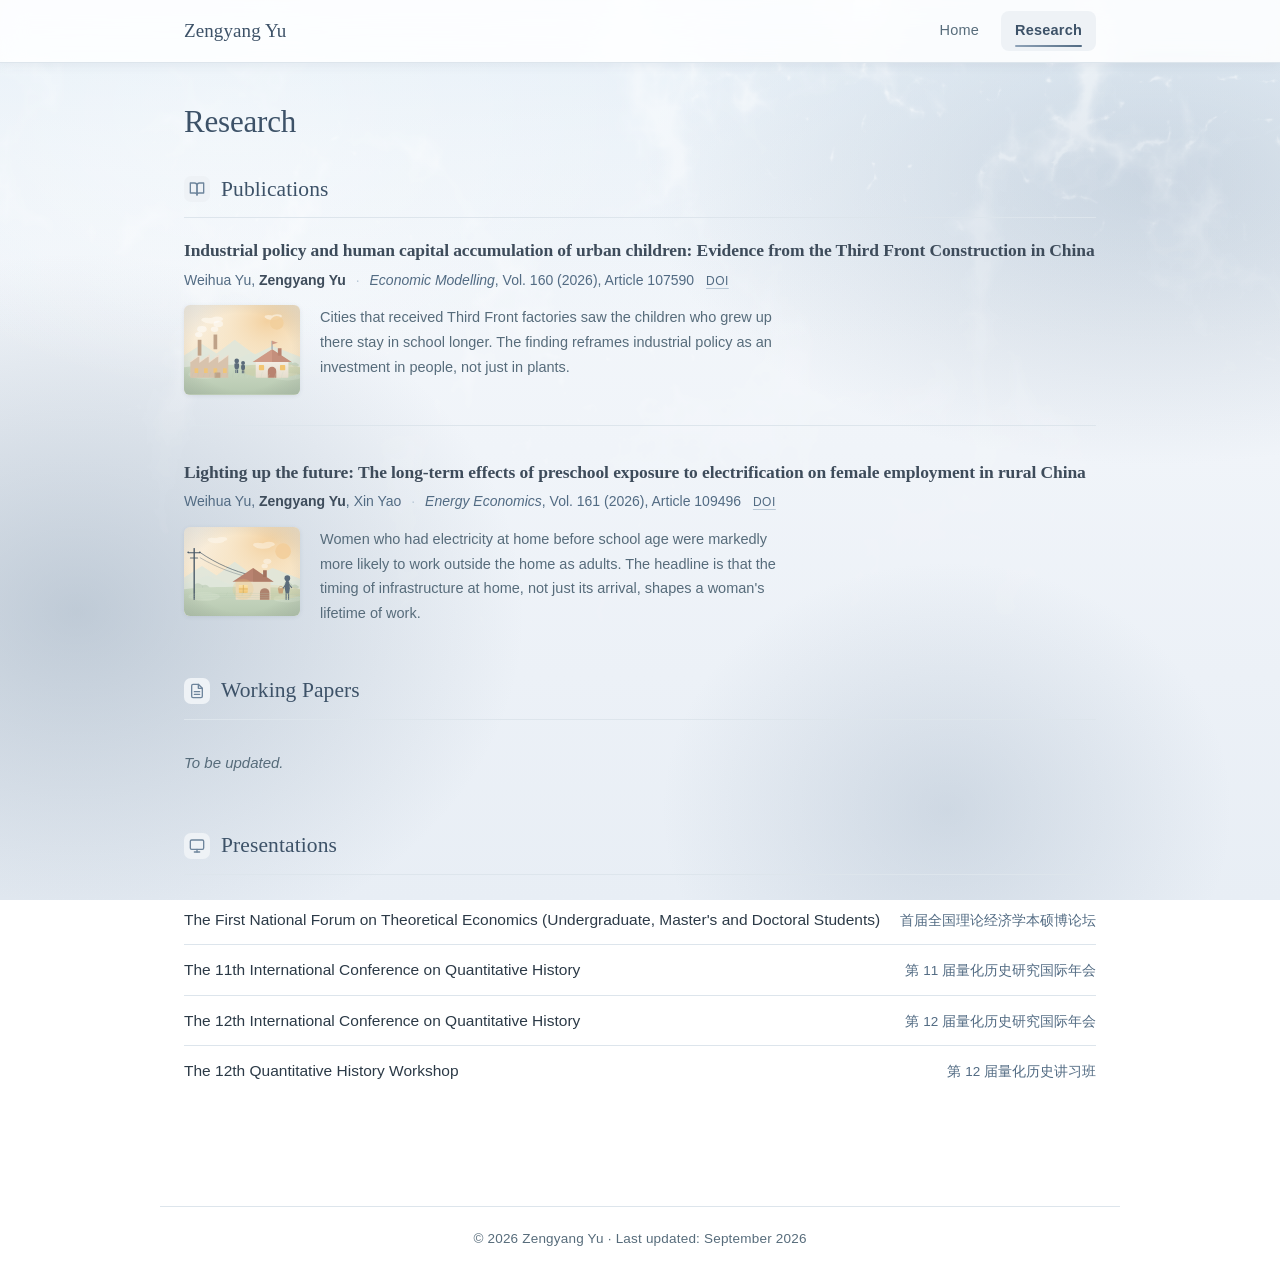
==== commit 1ce4385b: "update: colour illustrations for papers, tighter figure layout, conclusions in summaries Both paper " ====
--- a/research.html
+++ b/research.html
@@ -54,31 +54,126 @@
         </p>
         <div class="pub-body">
           <div class="pub-figure">
-            <svg viewBox="0 0 220 240" role="img" aria-label="Hand-drawn line illustration: a Third Front factory on the left, a school with children walking to it on the right">
-              <path d="M14 196 V146 l18 -14 v14 l18 -14 v14 l18 -14 v14 l18 -14 v64" stroke="#526b83" stroke-width="2.4" fill="none" stroke-linecap="round" stroke-linejoin="round"/>
-              <path d="M26 132 V76 M62 118 V66" stroke="#526b83" stroke-width="2.4" fill="none" stroke-linecap="round"/>
-              <path d="M26 70 c-5 -8 5 -10 0 -18 M62 60 c-5 -8 5 -10 0 -18" stroke="#b9c8d6" stroke-width="1.3" fill="none" stroke-linecap="round"/>
-              <path d="M22 178 v9 M40 178 v9 M58 178 v9 M76 178 v9" stroke="#b9c8d6" stroke-width="1.3" fill="none" stroke-linecap="round"/>
-              <circle cx="108" cy="162" r="5.6" stroke="#526b83" stroke-width="1.8" fill="none"/>
-              <path d="M108 169 V196" stroke="#526b83" stroke-width="1.8" fill="none" stroke-linecap="round"/>
-              <path d="M102 174 h12" stroke="#6e859c" stroke-width="1.3" fill="none" stroke-linecap="round"/>
-              <circle cx="122" cy="168" r="4.8" stroke="#526b83" stroke-width="1.8" fill="none"/>
-              <path d="M122 174 V196" stroke="#526b83" stroke-width="1.8" fill="none" stroke-linecap="round"/>
-              <path d="M117 180 h10" stroke="#6e859c" stroke-width="1.3" fill="none" stroke-linecap="round"/>
-              <path d="M138 196 V150 L170 128 L202 150 V196 Z" stroke="#526b83" stroke-width="2.4" fill="none" stroke-linejoin="round"/>
-              <path d="M170 128 V108" stroke="#6e859c" stroke-width="1.8" fill="none" stroke-linecap="round"/>
-              <path d="M170 108 h12 v8 h-12" stroke="#6e859c" stroke-width="1.8" fill="none" stroke-linejoin="round"/>
-              <path d="M161 196 v-16" stroke="#6e859c" stroke-width="1.8" fill="none" stroke-linecap="round"/>
-              <path d="M161 180 a9 9 0 0 1 18 0" stroke="#6e859c" stroke-width="1.8" fill="none"/>
-              <path d="M179 196 v-16" stroke="#6e859c" stroke-width="1.8" fill="none" stroke-linecap="round"/>
-              <path d="M146 160 h13 v13 h-13 z M188 160 h13 v13 h-13 z" stroke="#b9c8d6" stroke-width="1.8" fill="none" stroke-linejoin="round"/>
-              <path d="M10 196 H210" stroke="#b9c8d6" stroke-width="1.3" fill="none" stroke-linecap="round"/>
-            </svg>
+                                        <svg xmlns="http://www.w3.org/2000/svg" viewBox="0 0 220 170" role="img" aria-label="Colour illustration: a warm-toned Third Front factory with smokestacks, two children walking towards a red-roofed school on a green slope">
+              <defs>
+                <linearGradient id="sky-tf" x1="0" y1="0" x2="0" y2="1">
+                  <stop offset="0" stop-color="#faf4e9"/>
+                  <stop offset="0.55" stop-color="#f7e8cf"/>
+                  <stop offset="1" stop-color="#f6dcb2"/>
+                </linearGradient>
+                <radialGradient id="glow-tf" cx="0.72" cy="0.18" r="0.62">
+                  <stop offset="0" stop-color="#f3cf9c" stop-opacity="0.95"/>
+                  <stop offset="0.55" stop-color="#f6dcb2" stop-opacity="0.45"/>
+                  <stop offset="1" stop-color="#f6dcb2" stop-opacity="0"/>
+                </radialGradient>
+                <linearGradient id="soil-tf" x1="0" y1="0" x2="0" y2="1">
+                  <stop offset="0" stop-color="#cbd9c3"/>
+                  <stop offset="1" stop-color="#b6c8b0"/>
+                </linearGradient>
+                <linearGradient id="wallgrad-tf" x1="0" y1="0" x2="0" y2="1">
+                  <stop offset="0" stop-color="#f3eee5"/>
+                  <stop offset="1" stop-color="#e6ddcd"/>
+                </linearGradient>
+                <linearGradient id="lampgrad-tf" x1="0" y1="0" x2="0" y2="1">
+                  <stop offset="0" stop-color="#fbe2a8"/>
+                  <stop offset="1" stop-color="#f2c572"/>
+                </linearGradient>
+                <radialGradient id="vignette-tf" cx="0.5" cy="0.52" r="0.78">
+                  <stop offset="0.55" stop-color="#000000" stop-opacity="0"/>
+                  <stop offset="1" stop-color="#4a5a68" stop-opacity="0.16"/>
+                </radialGradient>
+                <filter id="brush-tf" x="-8%" y="-8%" width="116%" height="116%">
+                  <feTurbulence type="fractalNoise" baseFrequency="0.035 0.05" numOctaves="3" seed="11" result="n"/>
+                  <feDisplacementMap in="SourceGraphic" in2="n" scale="2.6" xChannelSelector="R" yChannelSelector="G"/>
+                </filter>
+              </defs>
+              <rect width="220" height="170" fill="url(#sky-tf)"/>
+              <rect width="220" height="170" fill="url(#glow-tf)"/>
+              <path d="M0 96 L34 74 L62 92 L96 66 L134 94 L168 78 L220 98 V170 H0 Z" fill="#dfe7dc" opacity="0.85"/>
+              <path d="M0 108 L44 92 L86 108 L128 90 L176 110 L220 100 V170 H0 Z" fill="#dfe7dc" opacity="0.7"/>
+              <g fill="#b6c8b0" opacity="0.55">
+              <ellipse cx="26" cy="112" rx="7.0" ry="5.4"/>
+              <ellipse cx="31.0" cy="113.4" rx="5.4" ry="4.2"/>
+              </g>
+              <g fill="#b6c8b0" opacity="0.55">
+              <ellipse cx="40" cy="114" rx="5.6" ry="4.3"/>
+              <ellipse cx="44.0" cy="115.1" rx="4.3" ry="3.4"/>
+              </g>
+              <g fill="#b6c8b0" opacity="0.55">
+              <ellipse cx="196" cy="110" rx="6.6" ry="5.1"/>
+              <ellipse cx="200.8" cy="111.3" rx="5.1" ry="4.0"/>
+              </g>
+              <g fill="#b6c8b0" opacity="0.55">
+              <ellipse cx="210" cy="113" rx="5.2" ry="4.1"/>
+              <ellipse cx="213.8" cy="114.0" rx="4.1" ry="3.2"/>
+              </g>
+              <path d="M0 118 C60 112 150 112 220 118 V170 H0 Z" fill="url(#soil-tf)"/>
+              <g opacity="0.5">
+              <ellipse cx="38" cy="132" rx="30" ry="8" fill="#d6e2cf"/>
+              <ellipse cx="150" cy="128" rx="42" ry="9" fill="#c3d3bb"/>
+              <ellipse cx="196" cy="136" rx="26" ry="7" fill="#d6e2cf"/>
+              </g>
+              <ellipse cx="168" cy="124" rx="58" ry="14" fill="#f2c572" opacity="0.16"/>
+              <rect width="220" height="170" fill="url(#vignette-tf)"/>
+              <g opacity="0.8" fill="#fdf7ec">
+              <ellipse cx="52" cy="30" rx="16.0" ry="5.4"/>
+              <ellipse cx="63.0" cy="26.6" rx="11.0" ry="4.6"/>
+              <ellipse cx="42.0" cy="27.8" rx="9.0" ry="3.8"/>
+              </g>
+              <g opacity="0.6" fill="#fdf7ec">
+              <ellipse cx="168" cy="24" rx="12.8" ry="4.3"/>
+              <ellipse cx="176.8" cy="21.3" rx="8.8" ry="3.7"/>
+              <ellipse cx="160.0" cy="22.2" rx="7.2" ry="3.0"/>
+              </g>
+              <circle cx="176" cy="34" r="13" fill="#f3cf9c" opacity="0.85"/>
+              <g filter="url(#brush-tf)">
+              <path d="M12 138 V108 l18 -13 v13 l18 -13 v13 l18 -13 v13 l18 -13 v43 Z" fill="#d8c3ad"/>
+              <path d="M12 108 l18 -13 v13 l18 -13 v13 l18 -13 v13 l18 -13" stroke="#f0e2d2" stroke-width="2" fill="none" opacity="0.9"/>
+              <rect x="20" y="120" width="7" height="9" rx="1" fill="#f2c572" opacity="0.9"/>
+              <rect x="38" y="120" width="7" height="9" rx="1" fill="#f2c572" opacity="0.9"/>
+              <rect x="56" y="120" width="7" height="9" rx="1" fill="#f2c572" opacity="0.9"/>
+              <rect x="74" y="120" width="7" height="9" rx="1" fill="#f2c572" opacity="0.9"/>
+              <rect x="58" y="128" width="11" height="10" rx="1" fill="#bfa288"/>
+              <rect x="26" y="66" width="7" height="30" fill="#bfa288"/>
+              <rect x="56" y="56" width="7" height="28" fill="#bfa288"/>
+              </g>
+              <g opacity="0.5" fill="#ffffff">
+              <ellipse cx="28" cy="56" rx="7" ry="5"/>
+              <ellipse cx="34" cy="46" rx="9" ry="6"/>
+              <ellipse cx="58" cy="46" rx="7" ry="5"/>
+              <ellipse cx="65" cy="36" rx="9" ry="6"/>
+              </g>
+              <g fill="#5b6b7a">
+              <circle cx="100" cy="106" r="4.4"/>
+              <path d="M95.6 111.60000000000001 q4.4 -3.4 8.8 0 v5.9 q0 4.3 -4.4 4.9 q-4.4 -0.5 -4.4 -4.9 z"/>
+              <rect x="97.3" y="122.4" width="2.2" height="6.7"/>
+              <rect x="100.5" y="122.4" width="2.2" height="6.7"/>
+              </g>
+              <g fill="#5b6b7a">
+              <circle cx="112" cy="110" r="3.7"/>
+              <path d="M108.3 114.9 q3.7 -3.4 7.4 0 v5.0 q0 3.6 -3.7 4.0 q-3.7 -0.5 -3.7 -4.0 z"/>
+              <rect x="109.7" y="123.9" width="1.9" height="5.6"/>
+              <rect x="112.4" y="123.9" width="1.9" height="5.6"/>
+              </g>
+              <g filter="url(#brush-tf)">
+              <rect x="136" y="106" width="62" height="32" rx="1.5" fill="url(#wallgrad-tf)"/>
+              <path d="M130 108 L167 84 L204 108 Z" fill="#cf9a86"/>
+              <path d="M167 84 L204 108 h-37 z" fill="#b9836f" opacity="0.5"/>
+              <path d="M159 138 v-13 a8 8 0 0 1 16 0 v13 z" fill="#b9836f"/>
+              <rect x="142" y="114" width="10" height="10" rx="1.5" fill="#f2c572"/>
+              <rect x="182" y="114" width="10" height="10" rx="1.5" fill="#f2c572"/>
+              <rect x="178" y="82" width="7" height="14" fill="#b9836f"/>
+              </g>
+              <path d="M167 84 V68" stroke="#8a97a2" stroke-width="1.8" fill="none"/>
+              <path d="M167 68 l11 3.5 -11 3.5 z" fill="#cf9a86"/>
+              <path d="M4 136 q1.2 -4.0 2.6 -6.0 M15 136 q1.2 -5.6 2.6 -8.399999999999999 M26 136 q1.2 -7.2 2.6 -10.8 M37 136 q1.2 -4.0 2.6 -6.0 M48 136 q1.2 -5.6 2.6 -8.399999999999999 M59 136 q1.2 -7.2 2.6 -10.8 M70 136 q1.2 -4.0 2.6 -6.0 M81 136 q1.2 -5.6 2.6 -8.399999999999999 M92 136 q1.2 -7.2 2.6 -10.8 M103 136 q1.2 -4.0 2.6 -6.0 M114 136 q1.2 -5.6 2.6 -8.399999999999999" stroke="#b6c8b0" stroke-width="1.1" fill="none" opacity="0.5" stroke-linecap="round"/>
+              <path d="M120 138 q1.2 -4.0 2.6 -6.0 M133 138 q1.2 -5.6 2.6 -8.399999999999999 M146 138 q1.2 -7.2 2.6 -10.8 M159 138 q1.2 -4.0 2.6 -6.0 M172 138 q1.2 -5.6 2.6 -8.399999999999999 M185 138 q1.2 -7.2 2.6 -10.8 M198 138 q1.2 -4.0 2.6 -6.0 M211 138 q1.2 -5.6 2.6 -8.399999999999999" stroke="#cbd9c3" stroke-width="1.1" fill="none" opacity="0.5" stroke-linecap="round"/>
+              </svg>
           </div>
           <p class="pub-summary">
-            Using the Third Front Construction as a natural experiment, this paper asks
-            whether the industrial relocation of the 1960s and 1970s raised the human
-            capital of the children who grew up in the receiving cities.
+            Cities that received Third Front factories saw the children who grew up there
+            stay in school longer. The finding reframes industrial policy as an investment
+            in people, not just in plants.
           </p>
         </div>
       </article>
@@ -98,33 +193,123 @@
         </p>
         <div class="pub-body">
           <div class="pub-figure">
-            <svg viewBox="0 0 220 240" role="img" aria-label="Hand-drawn line illustration: power lines reaching a rural house with a lit window, and a woman carrying produce">
-              <path d="M22 196 V54" stroke="#526b83" stroke-width="2.4" fill="none" stroke-linecap="round"/>
-              <path d="M10 66 H34 M14 78 H30" stroke="#526b83" stroke-width="1.8" fill="none" stroke-linecap="round"/>
-              <circle cx="10" cy="66" r="2.4" stroke="#6e859c" stroke-width="1.8" fill="none"/>
-              <circle cx="34" cy="66" r="2.4" stroke="#6e859c" stroke-width="1.8" fill="none"/>
-              <path d="M22 90 L34 78 M22 90 L10 78" stroke="#b9c8d6" stroke-width="1.3" fill="none" stroke-linecap="round"/>
-              <path d="M96 196 V152 L126 124 L166 152 V196 Z" stroke="#526b83" stroke-width="2.4" fill="none" stroke-linejoin="round"/>
-              <path d="M138 138 V116 h12 v22" stroke="#6e859c" stroke-width="1.8" fill="none" stroke-linejoin="round"/>
-              <path d="M10 66 C46 92 82 112 124 126" stroke="#6e859c" stroke-width="1.8" fill="none" stroke-linecap="round"/>
-              <path d="M34 78 C64 102 92 122 126 134" stroke="#b9c8d6" stroke-width="1.3" fill="none" stroke-linecap="round"/>
-              <path d="M106 158 h20 v20 h-20 z" stroke="#3d5268" stroke-width="2.4" fill="none" stroke-linejoin="round"/>
-              <path d="M116 158 V178 M106 168 H126" stroke="#3d5268" stroke-width="1.3" fill="none"/>
-              <path d="M146 196 v-13 a9 9 0 0 1 18 0 v13" stroke="#6e859c" stroke-width="1.8" fill="none" stroke-linecap="round"/>
-              <circle cx="198" cy="150" r="6.2" stroke="#526b83" stroke-width="1.8" fill="none"/>
-              <path d="M191.9 148.7 a6.2 6.2 0 0 1 9.5 -4.2" stroke="#526b83" stroke-width="1.8" fill="none"/>
-              <path d="M198 156 V184" stroke="#526b83" stroke-width="2.4" fill="none" stroke-linecap="round"/>
-              <path d="M198 162 L188 172 M198 162 L207 171" stroke="#6e859c" stroke-width="1.8" fill="none" stroke-linecap="round"/>
-              <path d="M198 184 L191 196 M198 184 L205 196" stroke="#6e859c" stroke-width="1.8" fill="none" stroke-linecap="round"/>
-              <path d="M177 172 h11 l-1.8 11 h-7.4 z" stroke="#3d5268" stroke-width="1.8" fill="none" stroke-linejoin="round"/>
-              <path d="M178.4 172 a4.2 4.2 0 0 1 8.2 0" stroke="#3d5268" stroke-width="1.3" fill="none"/>
-              <path d="M10 196 H210" stroke="#b9c8d6" stroke-width="1.3" fill="none" stroke-linecap="round"/>
-            </svg>
+                                        <svg xmlns="http://www.w3.org/2000/svg" viewBox="0 0 220 170" role="img" aria-label="Colour illustration: power lines at dusk reaching an earthen rural house with a warm lit window, and a woman carrying a basket">
+              <defs>
+                <linearGradient id="sky-el" x1="0" y1="0" x2="0" y2="1">
+                  <stop offset="0" stop-color="#faf4e9"/>
+                  <stop offset="0.55" stop-color="#f7e8cf"/>
+                  <stop offset="1" stop-color="#f6dcb2"/>
+                </linearGradient>
+                <radialGradient id="glow-el" cx="0.72" cy="0.18" r="0.62">
+                  <stop offset="0" stop-color="#f3cf9c" stop-opacity="0.95"/>
+                  <stop offset="0.55" stop-color="#f6dcb2" stop-opacity="0.45"/>
+                  <stop offset="1" stop-color="#f6dcb2" stop-opacity="0"/>
+                </radialGradient>
+                <linearGradient id="soil-el" x1="0" y1="0" x2="0" y2="1">
+                  <stop offset="0" stop-color="#cbd9c3"/>
+                  <stop offset="1" stop-color="#b6c8b0"/>
+                </linearGradient>
+                <linearGradient id="wallgrad-el" x1="0" y1="0" x2="0" y2="1">
+                  <stop offset="0" stop-color="#f3eee5"/>
+                  <stop offset="1" stop-color="#e6ddcd"/>
+                </linearGradient>
+                <linearGradient id="lampgrad-el" x1="0" y1="0" x2="0" y2="1">
+                  <stop offset="0" stop-color="#fbe2a8"/>
+                  <stop offset="1" stop-color="#f2c572"/>
+                </linearGradient>
+                <radialGradient id="vignette-el" cx="0.5" cy="0.52" r="0.78">
+                  <stop offset="0.55" stop-color="#000000" stop-opacity="0"/>
+                  <stop offset="1" stop-color="#4a5a68" stop-opacity="0.16"/>
+                </radialGradient>
+                <filter id="brush-el" x="-8%" y="-8%" width="116%" height="116%">
+                  <feTurbulence type="fractalNoise" baseFrequency="0.035 0.05" numOctaves="3" seed="11" result="n"/>
+                  <feDisplacementMap in="SourceGraphic" in2="n" scale="2.6" xChannelSelector="R" yChannelSelector="G"/>
+                </filter>
+              </defs>
+              <rect width="220" height="170" fill="url(#sky-el)"/>
+              <rect width="220" height="170" fill="url(#glow-el)"/>
+              <path d="M0 96 L34 74 L62 92 L96 66 L134 94 L168 78 L220 98 V170 H0 Z" fill="#dfe7dc" opacity="0.85"/>
+              <path d="M0 108 L44 92 L86 108 L128 90 L176 110 L220 100 V170 H0 Z" fill="#dfe7dc" opacity="0.7"/>
+              <g fill="#b6c8b0" opacity="0.55">
+              <ellipse cx="26" cy="112" rx="7.0" ry="5.4"/>
+              <ellipse cx="31.0" cy="113.4" rx="5.4" ry="4.2"/>
+              </g>
+              <g fill="#b6c8b0" opacity="0.55">
+              <ellipse cx="40" cy="114" rx="5.6" ry="4.3"/>
+              <ellipse cx="44.0" cy="115.1" rx="4.3" ry="3.4"/>
+              </g>
+              <g fill="#b6c8b0" opacity="0.55">
+              <ellipse cx="196" cy="110" rx="6.6" ry="5.1"/>
+              <ellipse cx="200.8" cy="111.3" rx="5.1" ry="4.0"/>
+              </g>
+              <g fill="#b6c8b0" opacity="0.55">
+              <ellipse cx="210" cy="113" rx="5.2" ry="4.1"/>
+              <ellipse cx="213.8" cy="114.0" rx="4.1" ry="3.2"/>
+              </g>
+              <path d="M0 118 C60 112 150 112 220 118 V170 H0 Z" fill="url(#soil-el)"/>
+              <g opacity="0.5">
+              <ellipse cx="38" cy="132" rx="30" ry="8" fill="#d6e2cf"/>
+              <ellipse cx="150" cy="128" rx="42" ry="9" fill="#c3d3bb"/>
+              <ellipse cx="196" cy="136" rx="26" ry="7" fill="#d6e2cf"/>
+              </g>
+              <ellipse cx="168" cy="124" rx="58" ry="14" fill="#f2c572" opacity="0.16"/>
+              <rect width="220" height="170" fill="url(#vignette-el)"/>
+              <g opacity="0.6" fill="#fdf7ec">
+              <ellipse cx="62" cy="26" rx="14.4" ry="4.9"/>
+              <ellipse cx="71.9" cy="22.9" rx="9.9" ry="4.1"/>
+              <ellipse cx="53.0" cy="24.0" rx="8.1" ry="3.4"/>
+              </g>
+              <g opacity="0.5" fill="#fdf7ec">
+              <ellipse cx="150" cy="36" rx="16.0" ry="5.4"/>
+              <ellipse cx="161.0" cy="32.6" rx="11.0" ry="4.6"/>
+              <ellipse cx="140.0" cy="33.8" rx="9.0" ry="3.8"/>
+              </g>
+              <circle cx="188" cy="46" r="15" fill="#f3cf9c" opacity="0.9"/>
+              <g fill="#4a5a68">
+              <rect x="18" y="40" width="2.6" height="98"/>
+              <rect x="8" y="48" width="22" height="2" rx="1"/>
+              <rect x="11" y="58" width="16" height="1.8" rx="1" opacity="0.85"/>
+              <circle cx="8" cy="48" r="1.7"/>
+              <circle cx="30" cy="48" r="1.7"/>
+              </g>
+              <path d="M30 48 C62 70 96 84 128 92" stroke="#4a5a68" stroke-width="1.5" fill="none" opacity="0.85"/>
+              <path d="M30 58 C64 78 98 90 132 97" stroke="#4a5a68" stroke-width="1.2" fill="none" opacity="0.55"/>
+              <g filter="url(#brush-el)">
+              <rect x="98" y="102" width="66" height="36" rx="1.5" fill="#e8dcc4"/>
+              <path d="M92 104 L131 78 L170 104 Z" fill="#b9836f"/>
+              <path d="M131 78 L170 104 h-39 z" fill="#a3735f" opacity="0.45"/>
+              <path d="M144 138 v-13 a9 9 0 0 1 18 0 v13 z" fill="#a3735f" opacity="0.85"/>
+              </g>
+              <circle cx="112" cy="118" r="20" fill="#f2c572" opacity="0.22"/>
+              <rect x="104" y="110" width="17" height="15" rx="1.5" fill="url(#lampgrad-el)"/>
+              <path d="M112.5 110 V125 M104 117.5 H121" stroke="#d9a94f" stroke-width="1.3" fill="none"/>
+              <rect x="150" y="82" width="7" height="13" fill="#a3735f"/>
+              <g opacity="0.42" fill="#ffffff">
+              <ellipse cx="153" cy="74" rx="6" ry="4.4"/>
+              <ellipse cx="158" cy="65" rx="7.5" ry="5"/>
+              </g>
+              <g fill="#5b6b7a">
+              <circle cx="196" cy="97" r="5.4"/>
+              <path d="M193.4 101.4 h5.2 v3 h-5.2 z"/>
+              <path d="M192.6 104 h6.8 l1.4 12 -1.6 10 h-6.4 l-1.6 -10 z"/>
+              <path d="M193.2 107 L185.6 117.6 l1.7 1.4 7 -9.6 z"/>
+              <path d="M198.8 107 L205.4 114.6 l-1.7 1.4 -5.6 -7.6 z"/>
+              <rect x="192.6" y="126" width="2.2" height="12"/>
+              <rect x="197.2" y="126" width="2.2" height="12"/>
+              </g>
+              <path d="M178 116 h11 l-1.8 10 h-7.4 z" fill="#c9a37a"/>
+              <path d="M179.4 116 a4.2 4.2 0 0 1 8.2 0" stroke="#c9a37a" stroke-width="1.4" fill="none"/>
+              <path d="M186 116 l1.6 1.6" stroke="#c9a37a" stroke-width="1.4"/>
+              <path d="M0 128 C70 125 150 125 220 128" stroke="#b6c8b0" stroke-width="1.1" fill="none" opacity="0.45"/>
+              <path d="M0 132 C70 129 150 129 220 132" stroke="#b6c8b0" stroke-width="1.1" fill="none" opacity="0.45"/>
+              <path d="M0 136 C70 133 150 133 220 136" stroke="#b6c8b0" stroke-width="1.1" fill="none" opacity="0.45"/>
+              <path d="M80 130 q1.2 -4.0 2.6 -6.0 M95 130 q1.2 -5.6 2.6 -8.399999999999999 M110 130 q1.2 -7.2 2.6 -10.8 M125 130 q1.2 -4.0 2.6 -6.0" stroke="#b6c8b0" stroke-width="1.1" fill="none" opacity="0.4" stroke-linecap="round"/>
+              </svg>
           </div>
           <p class="pub-summary">
-            Combining household survey data with the roll-out of rural electrification,
-            this paper traces how having electricity at home before school age shapes
-            women's later participation in the labour market.
+            Women who had electricity at home before school age were markedly more likely to
+            work outside the home as adults. The headline is that the timing of
+            infrastructure at home, not just its arrival, shapes a woman's lifetime of work.
           </p>
         </div>
       </article>
@@ -149,21 +334,7 @@
       </div>
     </section>
 
-    <!-- Work in Progress -->
-    <section class="section" id="work-in-progress">
-      <h2 class="section-title">
-        <span class="sec-icon" aria-hidden="true">
-          <svg viewBox="0 0 24 24" fill="none" stroke="currentColor" stroke-width="2" stroke-linecap="round" stroke-linejoin="round">
-            <circle cx="12" cy="12" r="10"/>
-            <polyline points="12 6 12 12 16 14"/>
-          </svg>
-        </span>
-        <span class="sec-label">Work in Progress</span>
-      </h2>
-      <div class="work-list">
-        <p class="empty-note">To be updated.</p>
-      </div>
-    </section>
+    <!-- Work in Progress：已按你的要求删除，待有稿件时再按上面的结构加回 -->
 
     <!-- Presentations -->
     <section class="section" id="presentations">
--- a/css/style.css
+++ b/css/style.css
@@ -490,8 +490,8 @@
    -------------------------------------------------------------------------- */
 
 .pub-item {
-  margin-bottom: 40px;
-  padding-bottom: 34px;
+  margin-bottom: 34px;
+  padding-bottom: 30px;
   border-bottom: 1px solid var(--morandi-200);
 }
 
@@ -519,7 +519,7 @@
   font-size: 14px;
   line-height: 1.6;
   color: var(--text-faint);
-  margin-bottom: 18px;
+  margin-bottom: 14px;
 }
 
 .pub-meta .self {
@@ -541,16 +541,19 @@
   text-transform: uppercase;
 }
 
-/* 图 + 概括：左图右文 */
+/* 图 + 概括：左图右文，图收窄、间距收窄，整块更紧凑 */
 .pub-body {
   display: flex;
-  align-items: center;
-  gap: 26px;
+  align-items: flex-start;
+  gap: 20px;
 }
 
 .pub-figure {
   flex: 0 0 auto;
-  width: 168px;
+  width: 116px;
+  border-radius: 6px;
+  overflow: hidden;
+  box-shadow: 0 1px 4px rgba(61, 82, 104, 0.10);
 }
 
 .pub-figure svg {
@@ -559,23 +562,23 @@
   height: auto;
 }
 
-/* 一句话概括 */
+/* 一句话概括：只讲结论与启发 */
 .pub-summary {
   flex: 1 1 auto;
   min-width: 0;
-  font-size: 15px;
-  line-height: 1.72;
+  font-size: 14.5px;
+  line-height: 1.7;
   color: var(--text-muted);
-  max-width: 46ch;
-}
-
-/* Working Papers / Work in Progress：留白容器，条目为空时给一句提示 */
+  max-width: 60ch;
+}
+
+/* Working Papers：留白容器，条目为空时给一句提示 */
 .work-list {
   padding: 4px 0 2px;
   min-height: 26px;
 }
 
-/* Empty placeholders (Working papers / WIP) */
+/* Empty placeholders (Working papers) */
 .empty-note {
   color: var(--text-muted);
   font-size: 15px;
@@ -648,7 +651,7 @@
   .news-item { flex-direction: column; gap: 2px; }
   .news-date { width: auto; }
   /* 窄屏：图放上面、概括放下面，避免图被压成一条 */
-  .pub-body { flex-direction: column; align-items: flex-start; gap: 16px; }
-  .pub-figure { width: 140px; }
-  .pub-summary { max-width: none; font-size: 14.5px; }
-}
+  .pub-body { flex-direction: column; align-items: flex-start; gap: 14px; }
+  .pub-figure { width: 132px; }
+  .pub-summary { max-width: none; font-size: 14px; }
+}
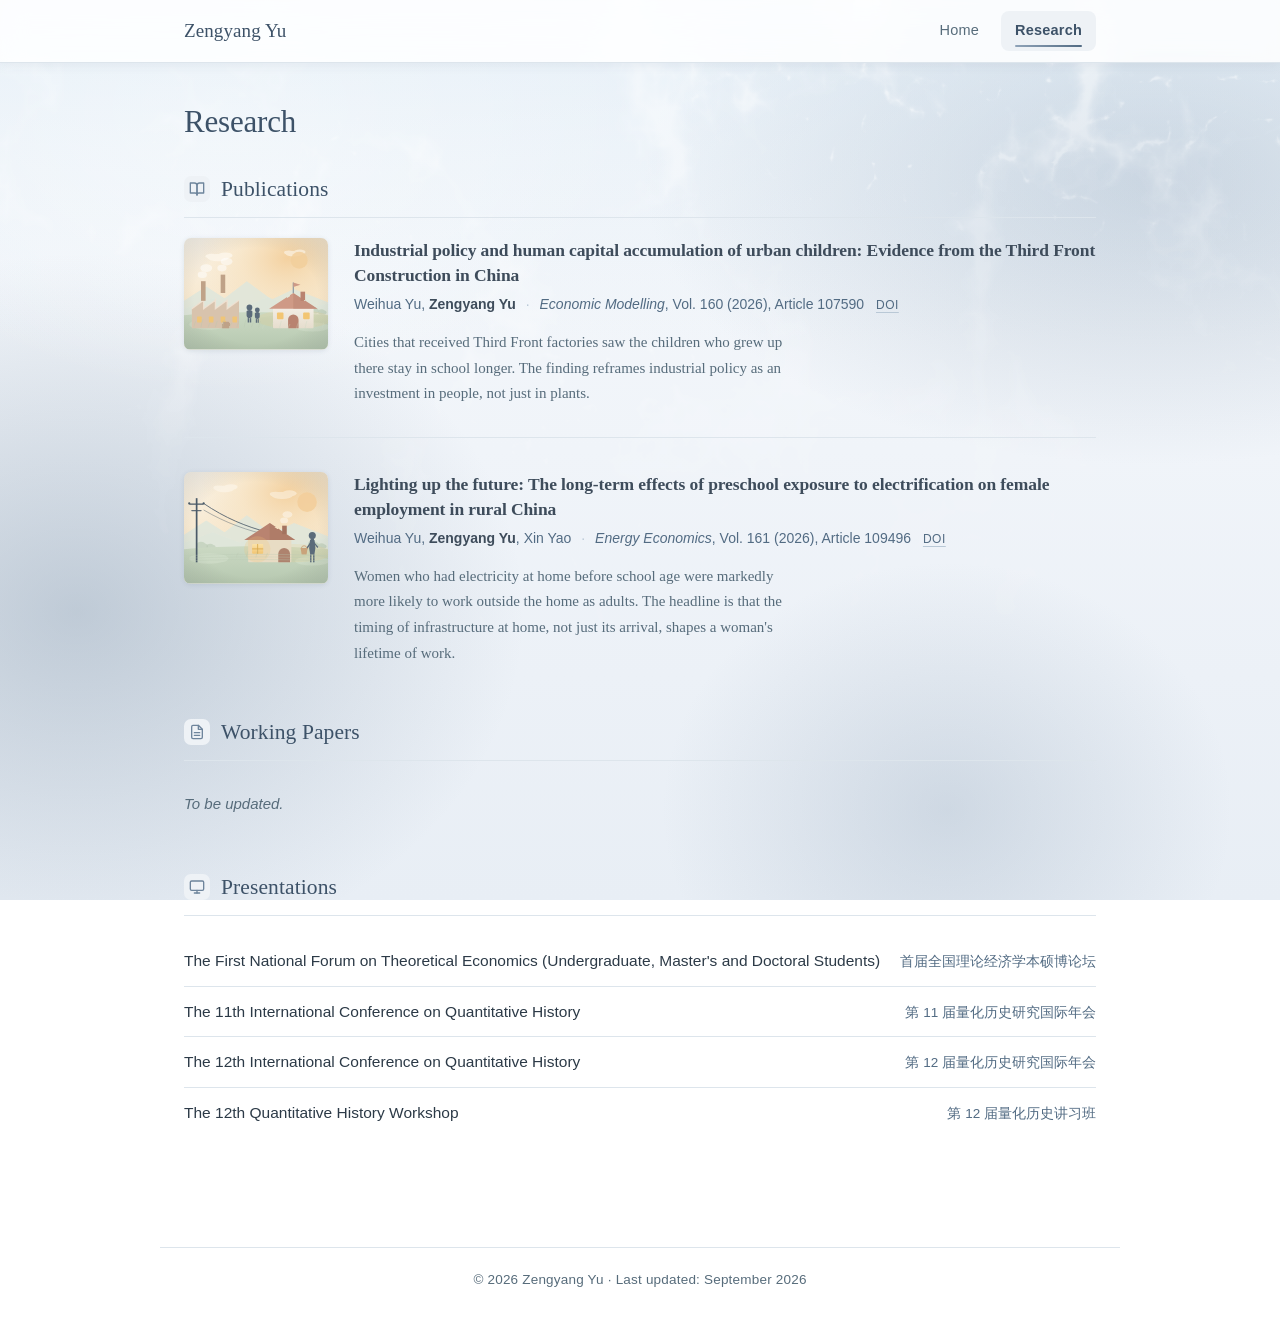
==== commit b794efd8: "update: larger paper figures, title and summary share one left-aligned column Each publication is no" ====
--- a/research.html
+++ b/research.html
@@ -40,277 +40,283 @@
       <div class="pubs-list">
 
       <article class="pub-item">
-        <h3 class="pub-title">
-          <a href="https://doi.org/10.1016/j.econmod.2026.107590" target="_blank" rel="noopener">
-            Industrial policy and human capital accumulation of urban children: Evidence
-            from the Third Front Construction in China
-          </a>
-        </h3>
-        <p class="pub-meta">
+        <div class="pub-body">
+          <div class="pub-figure">
+            <svg xmlns="http://www.w3.org/2000/svg" viewBox="0 0 220 170" role="img" aria-label="Colour illustration: a warm-toned Third Front factory with smokestacks, two children walking towards a red-roofed school on a green slope">
+                          <defs>
+                            <linearGradient id="sky-tf" x1="0" y1="0" x2="0" y2="1">
+                              <stop offset="0" stop-color="#faf4e9"/>
+                              <stop offset="0.55" stop-color="#f7e8cf"/>
+                              <stop offset="1" stop-color="#f6dcb2"/>
+                            </linearGradient>
+                            <radialGradient id="glow-tf" cx="0.72" cy="0.18" r="0.62">
+                              <stop offset="0" stop-color="#f3cf9c" stop-opacity="0.95"/>
+                              <stop offset="0.55" stop-color="#f6dcb2" stop-opacity="0.45"/>
+                              <stop offset="1" stop-color="#f6dcb2" stop-opacity="0"/>
+                            </radialGradient>
+                            <linearGradient id="soil-tf" x1="0" y1="0" x2="0" y2="1">
+                              <stop offset="0" stop-color="#cbd9c3"/>
+                              <stop offset="1" stop-color="#b6c8b0"/>
+                            </linearGradient>
+                            <linearGradient id="wallgrad-tf" x1="0" y1="0" x2="0" y2="1">
+                              <stop offset="0" stop-color="#f3eee5"/>
+                              <stop offset="1" stop-color="#e6ddcd"/>
+                            </linearGradient>
+                            <linearGradient id="lampgrad-tf" x1="0" y1="0" x2="0" y2="1">
+                              <stop offset="0" stop-color="#fbe2a8"/>
+                              <stop offset="1" stop-color="#f2c572"/>
+                            </linearGradient>
+                            <radialGradient id="vignette-tf" cx="0.5" cy="0.52" r="0.78">
+                              <stop offset="0.55" stop-color="#000000" stop-opacity="0"/>
+                              <stop offset="1" stop-color="#4a5a68" stop-opacity="0.16"/>
+                            </radialGradient>
+                            <filter id="brush-tf" x="-8%" y="-8%" width="116%" height="116%">
+                              <feTurbulence type="fractalNoise" baseFrequency="0.035 0.05" numOctaves="3" seed="11" result="n"/>
+                              <feDisplacementMap in="SourceGraphic" in2="n" scale="2.6" xChannelSelector="R" yChannelSelector="G"/>
+                            </filter>
+                          </defs>
+                          <rect width="220" height="170" fill="url(#sky-tf)"/>
+                          <rect width="220" height="170" fill="url(#glow-tf)"/>
+                          <path d="M0 96 L34 74 L62 92 L96 66 L134 94 L168 78 L220 98 V170 H0 Z" fill="#dfe7dc" opacity="0.85"/>
+                          <path d="M0 108 L44 92 L86 108 L128 90 L176 110 L220 100 V170 H0 Z" fill="#dfe7dc" opacity="0.7"/>
+                          <g fill="#b6c8b0" opacity="0.55">
+                          <ellipse cx="26" cy="112" rx="7.0" ry="5.4"/>
+                          <ellipse cx="31.0" cy="113.4" rx="5.4" ry="4.2"/>
+                          </g>
+                          <g fill="#b6c8b0" opacity="0.55">
+                          <ellipse cx="40" cy="114" rx="5.6" ry="4.3"/>
+                          <ellipse cx="44.0" cy="115.1" rx="4.3" ry="3.4"/>
+                          </g>
+                          <g fill="#b6c8b0" opacity="0.55">
+                          <ellipse cx="196" cy="110" rx="6.6" ry="5.1"/>
+                          <ellipse cx="200.8" cy="111.3" rx="5.1" ry="4.0"/>
+                          </g>
+                          <g fill="#b6c8b0" opacity="0.55">
+                          <ellipse cx="210" cy="113" rx="5.2" ry="4.1"/>
+                          <ellipse cx="213.8" cy="114.0" rx="4.1" ry="3.2"/>
+                          </g>
+                          <path d="M0 118 C60 112 150 112 220 118 V170 H0 Z" fill="url(#soil-tf)"/>
+                          <g opacity="0.5">
+                          <ellipse cx="38" cy="132" rx="30" ry="8" fill="#d6e2cf"/>
+                          <ellipse cx="150" cy="128" rx="42" ry="9" fill="#c3d3bb"/>
+                          <ellipse cx="196" cy="136" rx="26" ry="7" fill="#d6e2cf"/>
+                          </g>
+                          <ellipse cx="168" cy="124" rx="58" ry="14" fill="#f2c572" opacity="0.16"/>
+                          <rect width="220" height="170" fill="url(#vignette-tf)"/>
+                          <g opacity="0.8" fill="#fdf7ec">
+                          <ellipse cx="52" cy="30" rx="16.0" ry="5.4"/>
+                          <ellipse cx="63.0" cy="26.6" rx="11.0" ry="4.6"/>
+                          <ellipse cx="42.0" cy="27.8" rx="9.0" ry="3.8"/>
+                          </g>
+                          <g opacity="0.6" fill="#fdf7ec">
+                          <ellipse cx="168" cy="24" rx="12.8" ry="4.3"/>
+                          <ellipse cx="176.8" cy="21.3" rx="8.8" ry="3.7"/>
+                          <ellipse cx="160.0" cy="22.2" rx="7.2" ry="3.0"/>
+                          </g>
+                          <circle cx="176" cy="34" r="13" fill="#f3cf9c" opacity="0.85"/>
+                          <g filter="url(#brush-tf)">
+                          <path d="M12 138 V108 l18 -13 v13 l18 -13 v13 l18 -13 v13 l18 -13 v43 Z" fill="#d8c3ad"/>
+                          <path d="M12 108 l18 -13 v13 l18 -13 v13 l18 -13 v13 l18 -13" stroke="#f0e2d2" stroke-width="2" fill="none" opacity="0.9"/>
+                          <rect x="20" y="120" width="7" height="9" rx="1" fill="#f2c572" opacity="0.9"/>
+                          <rect x="38" y="120" width="7" height="9" rx="1" fill="#f2c572" opacity="0.9"/>
+                          <rect x="56" y="120" width="7" height="9" rx="1" fill="#f2c572" opacity="0.9"/>
+                          <rect x="74" y="120" width="7" height="9" rx="1" fill="#f2c572" opacity="0.9"/>
+                          <rect x="58" y="128" width="11" height="10" rx="1" fill="#bfa288"/>
+                          <rect x="26" y="66" width="7" height="30" fill="#bfa288"/>
+                          <rect x="56" y="56" width="7" height="28" fill="#bfa288"/>
+                          </g>
+                          <g opacity="0.5" fill="#ffffff">
+                          <ellipse cx="28" cy="56" rx="7" ry="5"/>
+                          <ellipse cx="34" cy="46" rx="9" ry="6"/>
+                          <ellipse cx="58" cy="46" rx="7" ry="5"/>
+                          <ellipse cx="65" cy="36" rx="9" ry="6"/>
+                          </g>
+                          <g fill="#5b6b7a">
+                          <circle cx="100" cy="106" r="4.4"/>
+                          <path d="M95.6 111.60000000000001 q4.4 -3.4 8.8 0 v5.9 q0 4.3 -4.4 4.9 q-4.4 -0.5 -4.4 -4.9 z"/>
+                          <rect x="97.3" y="122.4" width="2.2" height="6.7"/>
+                          <rect x="100.5" y="122.4" width="2.2" height="6.7"/>
+                          </g>
+                          <g fill="#5b6b7a">
+                          <circle cx="112" cy="110" r="3.7"/>
+                          <path d="M108.3 114.9 q3.7 -3.4 7.4 0 v5.0 q0 3.6 -3.7 4.0 q-3.7 -0.5 -3.7 -4.0 z"/>
+                          <rect x="109.7" y="123.9" width="1.9" height="5.6"/>
+                          <rect x="112.4" y="123.9" width="1.9" height="5.6"/>
+                          </g>
+                          <g filter="url(#brush-tf)">
+                          <rect x="136" y="106" width="62" height="32" rx="1.5" fill="url(#wallgrad-tf)"/>
+                          <path d="M130 108 L167 84 L204 108 Z" fill="#cf9a86"/>
+                          <path d="M167 84 L204 108 h-37 z" fill="#b9836f" opacity="0.5"/>
+                          <path d="M159 138 v-13 a8 8 0 0 1 16 0 v13 z" fill="#b9836f"/>
+                          <rect x="142" y="114" width="10" height="10" rx="1.5" fill="#f2c572"/>
+                          <rect x="182" y="114" width="10" height="10" rx="1.5" fill="#f2c572"/>
+                          <rect x="178" y="82" width="7" height="14" fill="#b9836f"/>
+                          </g>
+                          <path d="M167 84 V68" stroke="#8a97a2" stroke-width="1.8" fill="none"/>
+                          <path d="M167 68 l11 3.5 -11 3.5 z" fill="#cf9a86"/>
+                          <path d="M4 136 q1.2 -4.0 2.6 -6.0 M15 136 q1.2 -5.6 2.6 -8.399999999999999 M26 136 q1.2 -7.2 2.6 -10.8 M37 136 q1.2 -4.0 2.6 -6.0 M48 136 q1.2 -5.6 2.6 -8.399999999999999 M59 136 q1.2 -7.2 2.6 -10.8 M70 136 q1.2 -4.0 2.6 -6.0 M81 136 q1.2 -5.6 2.6 -8.399999999999999 M92 136 q1.2 -7.2 2.6 -10.8 M103 136 q1.2 -4.0 2.6 -6.0 M114 136 q1.2 -5.6 2.6 -8.399999999999999" stroke="#b6c8b0" stroke-width="1.1" fill="none" opacity="0.5" stroke-linecap="round"/>
+                          <path d="M120 138 q1.2 -4.0 2.6 -6.0 M133 138 q1.2 -5.6 2.6 -8.399999999999999 M146 138 q1.2 -7.2 2.6 -10.8 M159 138 q1.2 -4.0 2.6 -6.0 M172 138 q1.2 -5.6 2.6 -8.399999999999999 M185 138 q1.2 -7.2 2.6 -10.8 M198 138 q1.2 -4.0 2.6 -6.0 M211 138 q1.2 -5.6 2.6 -8.399999999999999" stroke="#cbd9c3" stroke-width="1.1" fill="none" opacity="0.5" stroke-linecap="round"/>
+                          </svg>
+          </div>
+          <div class="pub-text">
+            <h3 class="pub-title">
+              <a href="https://doi.org/10.1016/j.econmod.2026.107590" target="_blank" rel="noopener">
+                Industrial policy and human capital accumulation of urban
+                children: Evidence from the Third Front Construction in China
+              </a>
+            </h3>
+            <p class="pub-meta">
           Weihua Yu, <span class="self">Zengyang Yu</span>
           <span class="sep">·</span>
           <em>Economic Modelling</em>, Vol. 160 (2026), Article 107590
-          <a class="doi-link" href="https://doi.org/10.1016/j.econmod.2026.107590" target="_blank" rel="noopener">DOI</a>
-        </p>
+              <a class="doi-link" href="https://doi.org/10.1016/j.econmod.2026.107590" target="_blank" rel="noopener">DOI</a>
+            </p>
+            <p class="pub-summary">
+                Cities that received Third Front factories saw the children who
+                grew up there stay in school longer. The finding reframes
+                industrial policy as an investment in people, not just in
+                plants.
+            </p>
+          </div>
+        </div>
+      </article>
+
+      <article class="pub-item">
         <div class="pub-body">
           <div class="pub-figure">
-                                        <svg xmlns="http://www.w3.org/2000/svg" viewBox="0 0 220 170" role="img" aria-label="Colour illustration: a warm-toned Third Front factory with smokestacks, two children walking towards a red-roofed school on a green slope">
-              <defs>
-                <linearGradient id="sky-tf" x1="0" y1="0" x2="0" y2="1">
-                  <stop offset="0" stop-color="#faf4e9"/>
-                  <stop offset="0.55" stop-color="#f7e8cf"/>
-                  <stop offset="1" stop-color="#f6dcb2"/>
-                </linearGradient>
-                <radialGradient id="glow-tf" cx="0.72" cy="0.18" r="0.62">
-                  <stop offset="0" stop-color="#f3cf9c" stop-opacity="0.95"/>
-                  <stop offset="0.55" stop-color="#f6dcb2" stop-opacity="0.45"/>
-                  <stop offset="1" stop-color="#f6dcb2" stop-opacity="0"/>
-                </radialGradient>
-                <linearGradient id="soil-tf" x1="0" y1="0" x2="0" y2="1">
-                  <stop offset="0" stop-color="#cbd9c3"/>
-                  <stop offset="1" stop-color="#b6c8b0"/>
-                </linearGradient>
-                <linearGradient id="wallgrad-tf" x1="0" y1="0" x2="0" y2="1">
-                  <stop offset="0" stop-color="#f3eee5"/>
-                  <stop offset="1" stop-color="#e6ddcd"/>
-                </linearGradient>
-                <linearGradient id="lampgrad-tf" x1="0" y1="0" x2="0" y2="1">
-                  <stop offset="0" stop-color="#fbe2a8"/>
-                  <stop offset="1" stop-color="#f2c572"/>
-                </linearGradient>
-                <radialGradient id="vignette-tf" cx="0.5" cy="0.52" r="0.78">
-                  <stop offset="0.55" stop-color="#000000" stop-opacity="0"/>
-                  <stop offset="1" stop-color="#4a5a68" stop-opacity="0.16"/>
-                </radialGradient>
-                <filter id="brush-tf" x="-8%" y="-8%" width="116%" height="116%">
-                  <feTurbulence type="fractalNoise" baseFrequency="0.035 0.05" numOctaves="3" seed="11" result="n"/>
-                  <feDisplacementMap in="SourceGraphic" in2="n" scale="2.6" xChannelSelector="R" yChannelSelector="G"/>
-                </filter>
-              </defs>
-              <rect width="220" height="170" fill="url(#sky-tf)"/>
-              <rect width="220" height="170" fill="url(#glow-tf)"/>
-              <path d="M0 96 L34 74 L62 92 L96 66 L134 94 L168 78 L220 98 V170 H0 Z" fill="#dfe7dc" opacity="0.85"/>
-              <path d="M0 108 L44 92 L86 108 L128 90 L176 110 L220 100 V170 H0 Z" fill="#dfe7dc" opacity="0.7"/>
-              <g fill="#b6c8b0" opacity="0.55">
-              <ellipse cx="26" cy="112" rx="7.0" ry="5.4"/>
-              <ellipse cx="31.0" cy="113.4" rx="5.4" ry="4.2"/>
-              </g>
-              <g fill="#b6c8b0" opacity="0.55">
-              <ellipse cx="40" cy="114" rx="5.6" ry="4.3"/>
-              <ellipse cx="44.0" cy="115.1" rx="4.3" ry="3.4"/>
-              </g>
-              <g fill="#b6c8b0" opacity="0.55">
-              <ellipse cx="196" cy="110" rx="6.6" ry="5.1"/>
-              <ellipse cx="200.8" cy="111.3" rx="5.1" ry="4.0"/>
-              </g>
-              <g fill="#b6c8b0" opacity="0.55">
-              <ellipse cx="210" cy="113" rx="5.2" ry="4.1"/>
-              <ellipse cx="213.8" cy="114.0" rx="4.1" ry="3.2"/>
-              </g>
-              <path d="M0 118 C60 112 150 112 220 118 V170 H0 Z" fill="url(#soil-tf)"/>
-              <g opacity="0.5">
-              <ellipse cx="38" cy="132" rx="30" ry="8" fill="#d6e2cf"/>
-              <ellipse cx="150" cy="128" rx="42" ry="9" fill="#c3d3bb"/>
-              <ellipse cx="196" cy="136" rx="26" ry="7" fill="#d6e2cf"/>
-              </g>
-              <ellipse cx="168" cy="124" rx="58" ry="14" fill="#f2c572" opacity="0.16"/>
-              <rect width="220" height="170" fill="url(#vignette-tf)"/>
-              <g opacity="0.8" fill="#fdf7ec">
-              <ellipse cx="52" cy="30" rx="16.0" ry="5.4"/>
-              <ellipse cx="63.0" cy="26.6" rx="11.0" ry="4.6"/>
-              <ellipse cx="42.0" cy="27.8" rx="9.0" ry="3.8"/>
-              </g>
-              <g opacity="0.6" fill="#fdf7ec">
-              <ellipse cx="168" cy="24" rx="12.8" ry="4.3"/>
-              <ellipse cx="176.8" cy="21.3" rx="8.8" ry="3.7"/>
-              <ellipse cx="160.0" cy="22.2" rx="7.2" ry="3.0"/>
-              </g>
-              <circle cx="176" cy="34" r="13" fill="#f3cf9c" opacity="0.85"/>
-              <g filter="url(#brush-tf)">
-              <path d="M12 138 V108 l18 -13 v13 l18 -13 v13 l18 -13 v13 l18 -13 v43 Z" fill="#d8c3ad"/>
-              <path d="M12 108 l18 -13 v13 l18 -13 v13 l18 -13 v13 l18 -13" stroke="#f0e2d2" stroke-width="2" fill="none" opacity="0.9"/>
-              <rect x="20" y="120" width="7" height="9" rx="1" fill="#f2c572" opacity="0.9"/>
-              <rect x="38" y="120" width="7" height="9" rx="1" fill="#f2c572" opacity="0.9"/>
-              <rect x="56" y="120" width="7" height="9" rx="1" fill="#f2c572" opacity="0.9"/>
-              <rect x="74" y="120" width="7" height="9" rx="1" fill="#f2c572" opacity="0.9"/>
-              <rect x="58" y="128" width="11" height="10" rx="1" fill="#bfa288"/>
-              <rect x="26" y="66" width="7" height="30" fill="#bfa288"/>
-              <rect x="56" y="56" width="7" height="28" fill="#bfa288"/>
-              </g>
-              <g opacity="0.5" fill="#ffffff">
-              <ellipse cx="28" cy="56" rx="7" ry="5"/>
-              <ellipse cx="34" cy="46" rx="9" ry="6"/>
-              <ellipse cx="58" cy="46" rx="7" ry="5"/>
-              <ellipse cx="65" cy="36" rx="9" ry="6"/>
-              </g>
-              <g fill="#5b6b7a">
-              <circle cx="100" cy="106" r="4.4"/>
-              <path d="M95.6 111.60000000000001 q4.4 -3.4 8.8 0 v5.9 q0 4.3 -4.4 4.9 q-4.4 -0.5 -4.4 -4.9 z"/>
-              <rect x="97.3" y="122.4" width="2.2" height="6.7"/>
-              <rect x="100.5" y="122.4" width="2.2" height="6.7"/>
-              </g>
-              <g fill="#5b6b7a">
-              <circle cx="112" cy="110" r="3.7"/>
-              <path d="M108.3 114.9 q3.7 -3.4 7.4 0 v5.0 q0 3.6 -3.7 4.0 q-3.7 -0.5 -3.7 -4.0 z"/>
-              <rect x="109.7" y="123.9" width="1.9" height="5.6"/>
-              <rect x="112.4" y="123.9" width="1.9" height="5.6"/>
-              </g>
-              <g filter="url(#brush-tf)">
-              <rect x="136" y="106" width="62" height="32" rx="1.5" fill="url(#wallgrad-tf)"/>
-              <path d="M130 108 L167 84 L204 108 Z" fill="#cf9a86"/>
-              <path d="M167 84 L204 108 h-37 z" fill="#b9836f" opacity="0.5"/>
-              <path d="M159 138 v-13 a8 8 0 0 1 16 0 v13 z" fill="#b9836f"/>
-              <rect x="142" y="114" width="10" height="10" rx="1.5" fill="#f2c572"/>
-              <rect x="182" y="114" width="10" height="10" rx="1.5" fill="#f2c572"/>
-              <rect x="178" y="82" width="7" height="14" fill="#b9836f"/>
-              </g>
-              <path d="M167 84 V68" stroke="#8a97a2" stroke-width="1.8" fill="none"/>
-              <path d="M167 68 l11 3.5 -11 3.5 z" fill="#cf9a86"/>
-              <path d="M4 136 q1.2 -4.0 2.6 -6.0 M15 136 q1.2 -5.6 2.6 -8.399999999999999 M26 136 q1.2 -7.2 2.6 -10.8 M37 136 q1.2 -4.0 2.6 -6.0 M48 136 q1.2 -5.6 2.6 -8.399999999999999 M59 136 q1.2 -7.2 2.6 -10.8 M70 136 q1.2 -4.0 2.6 -6.0 M81 136 q1.2 -5.6 2.6 -8.399999999999999 M92 136 q1.2 -7.2 2.6 -10.8 M103 136 q1.2 -4.0 2.6 -6.0 M114 136 q1.2 -5.6 2.6 -8.399999999999999" stroke="#b6c8b0" stroke-width="1.1" fill="none" opacity="0.5" stroke-linecap="round"/>
-              <path d="M120 138 q1.2 -4.0 2.6 -6.0 M133 138 q1.2 -5.6 2.6 -8.399999999999999 M146 138 q1.2 -7.2 2.6 -10.8 M159 138 q1.2 -4.0 2.6 -6.0 M172 138 q1.2 -5.6 2.6 -8.399999999999999 M185 138 q1.2 -7.2 2.6 -10.8 M198 138 q1.2 -4.0 2.6 -6.0 M211 138 q1.2 -5.6 2.6 -8.399999999999999" stroke="#cbd9c3" stroke-width="1.1" fill="none" opacity="0.5" stroke-linecap="round"/>
-              </svg>
+            <svg xmlns="http://www.w3.org/2000/svg" viewBox="0 0 220 170" role="img" aria-label="Colour illustration: power lines at dusk reaching an earthen rural house with a warm lit window, and a woman carrying a basket">
+                          <defs>
+                            <linearGradient id="sky-el" x1="0" y1="0" x2="0" y2="1">
+                              <stop offset="0" stop-color="#faf4e9"/>
+                              <stop offset="0.55" stop-color="#f7e8cf"/>
+                              <stop offset="1" stop-color="#f6dcb2"/>
+                            </linearGradient>
+                            <radialGradient id="glow-el" cx="0.72" cy="0.18" r="0.62">
+                              <stop offset="0" stop-color="#f3cf9c" stop-opacity="0.95"/>
+                              <stop offset="0.55" stop-color="#f6dcb2" stop-opacity="0.45"/>
+                              <stop offset="1" stop-color="#f6dcb2" stop-opacity="0"/>
+                            </radialGradient>
+                            <linearGradient id="soil-el" x1="0" y1="0" x2="0" y2="1">
+                              <stop offset="0" stop-color="#cbd9c3"/>
+                              <stop offset="1" stop-color="#b6c8b0"/>
+                            </linearGradient>
+                            <linearGradient id="wallgrad-el" x1="0" y1="0" x2="0" y2="1">
+                              <stop offset="0" stop-color="#f3eee5"/>
+                              <stop offset="1" stop-color="#e6ddcd"/>
+                            </linearGradient>
+                            <linearGradient id="lampgrad-el" x1="0" y1="0" x2="0" y2="1">
+                              <stop offset="0" stop-color="#fbe2a8"/>
+                              <stop offset="1" stop-color="#f2c572"/>
+                            </linearGradient>
+                            <radialGradient id="vignette-el" cx="0.5" cy="0.52" r="0.78">
+                              <stop offset="0.55" stop-color="#000000" stop-opacity="0"/>
+                              <stop offset="1" stop-color="#4a5a68" stop-opacity="0.16"/>
+                            </radialGradient>
+                            <filter id="brush-el" x="-8%" y="-8%" width="116%" height="116%">
+                              <feTurbulence type="fractalNoise" baseFrequency="0.035 0.05" numOctaves="3" seed="11" result="n"/>
+                              <feDisplacementMap in="SourceGraphic" in2="n" scale="2.6" xChannelSelector="R" yChannelSelector="G"/>
+                            </filter>
+                          </defs>
+                          <rect width="220" height="170" fill="url(#sky-el)"/>
+                          <rect width="220" height="170" fill="url(#glow-el)"/>
+                          <path d="M0 96 L34 74 L62 92 L96 66 L134 94 L168 78 L220 98 V170 H0 Z" fill="#dfe7dc" opacity="0.85"/>
+                          <path d="M0 108 L44 92 L86 108 L128 90 L176 110 L220 100 V170 H0 Z" fill="#dfe7dc" opacity="0.7"/>
+                          <g fill="#b6c8b0" opacity="0.55">
+                          <ellipse cx="26" cy="112" rx="7.0" ry="5.4"/>
+                          <ellipse cx="31.0" cy="113.4" rx="5.4" ry="4.2"/>
+                          </g>
+                          <g fill="#b6c8b0" opacity="0.55">
+                          <ellipse cx="40" cy="114" rx="5.6" ry="4.3"/>
+                          <ellipse cx="44.0" cy="115.1" rx="4.3" ry="3.4"/>
+                          </g>
+                          <g fill="#b6c8b0" opacity="0.55">
+                          <ellipse cx="196" cy="110" rx="6.6" ry="5.1"/>
+                          <ellipse cx="200.8" cy="111.3" rx="5.1" ry="4.0"/>
+                          </g>
+                          <g fill="#b6c8b0" opacity="0.55">
+                          <ellipse cx="210" cy="113" rx="5.2" ry="4.1"/>
+                          <ellipse cx="213.8" cy="114.0" rx="4.1" ry="3.2"/>
+                          </g>
+                          <path d="M0 118 C60 112 150 112 220 118 V170 H0 Z" fill="url(#soil-el)"/>
+                          <g opacity="0.5">
+                          <ellipse cx="38" cy="132" rx="30" ry="8" fill="#d6e2cf"/>
+                          <ellipse cx="150" cy="128" rx="42" ry="9" fill="#c3d3bb"/>
+                          <ellipse cx="196" cy="136" rx="26" ry="7" fill="#d6e2cf"/>
+                          </g>
+                          <ellipse cx="168" cy="124" rx="58" ry="14" fill="#f2c572" opacity="0.16"/>
+                          <rect width="220" height="170" fill="url(#vignette-el)"/>
+                          <g opacity="0.6" fill="#fdf7ec">
+                          <ellipse cx="62" cy="26" rx="14.4" ry="4.9"/>
+                          <ellipse cx="71.9" cy="22.9" rx="9.9" ry="4.1"/>
+                          <ellipse cx="53.0" cy="24.0" rx="8.1" ry="3.4"/>
+                          </g>
+                          <g opacity="0.5" fill="#fdf7ec">
+                          <ellipse cx="150" cy="36" rx="16.0" ry="5.4"/>
+                          <ellipse cx="161.0" cy="32.6" rx="11.0" ry="4.6"/>
+                          <ellipse cx="140.0" cy="33.8" rx="9.0" ry="3.8"/>
+                          </g>
+                          <circle cx="188" cy="46" r="15" fill="#f3cf9c" opacity="0.9"/>
+                          <g fill="#4a5a68">
+                          <rect x="18" y="40" width="2.6" height="98"/>
+                          <rect x="8" y="48" width="22" height="2" rx="1"/>
+                          <rect x="11" y="58" width="16" height="1.8" rx="1" opacity="0.85"/>
+                          <circle cx="8" cy="48" r="1.7"/>
+                          <circle cx="30" cy="48" r="1.7"/>
+                          </g>
+                          <path d="M30 48 C62 70 96 84 128 92" stroke="#4a5a68" stroke-width="1.5" fill="none" opacity="0.85"/>
+                          <path d="M30 58 C64 78 98 90 132 97" stroke="#4a5a68" stroke-width="1.2" fill="none" opacity="0.55"/>
+                          <g filter="url(#brush-el)">
+                          <rect x="98" y="102" width="66" height="36" rx="1.5" fill="#e8dcc4"/>
+                          <path d="M92 104 L131 78 L170 104 Z" fill="#b9836f"/>
+                          <path d="M131 78 L170 104 h-39 z" fill="#a3735f" opacity="0.45"/>
+                          <path d="M144 138 v-13 a9 9 0 0 1 18 0 v13 z" fill="#a3735f" opacity="0.85"/>
+                          </g>
+                          <circle cx="112" cy="118" r="20" fill="#f2c572" opacity="0.22"/>
+                          <rect x="104" y="110" width="17" height="15" rx="1.5" fill="url(#lampgrad-el)"/>
+                          <path d="M112.5 110 V125 M104 117.5 H121" stroke="#d9a94f" stroke-width="1.3" fill="none"/>
+                          <rect x="150" y="82" width="7" height="13" fill="#a3735f"/>
+                          <g opacity="0.42" fill="#ffffff">
+                          <ellipse cx="153" cy="74" rx="6" ry="4.4"/>
+                          <ellipse cx="158" cy="65" rx="7.5" ry="5"/>
+                          </g>
+                          <g fill="#5b6b7a">
+                          <circle cx="196" cy="97" r="5.4"/>
+                          <path d="M193.4 101.4 h5.2 v3 h-5.2 z"/>
+                          <path d="M192.6 104 h6.8 l1.4 12 -1.6 10 h-6.4 l-1.6 -10 z"/>
+                          <path d="M193.2 107 L185.6 117.6 l1.7 1.4 7 -9.6 z"/>
+                          <path d="M198.8 107 L205.4 114.6 l-1.7 1.4 -5.6 -7.6 z"/>
+                          <rect x="192.6" y="126" width="2.2" height="12"/>
+                          <rect x="197.2" y="126" width="2.2" height="12"/>
+                          </g>
+                          <path d="M178 116 h11 l-1.8 10 h-7.4 z" fill="#c9a37a"/>
+                          <path d="M179.4 116 a4.2 4.2 0 0 1 8.2 0" stroke="#c9a37a" stroke-width="1.4" fill="none"/>
+                          <path d="M186 116 l1.6 1.6" stroke="#c9a37a" stroke-width="1.4"/>
+                          <path d="M0 128 C70 125 150 125 220 128" stroke="#b6c8b0" stroke-width="1.1" fill="none" opacity="0.45"/>
+                          <path d="M0 132 C70 129 150 129 220 132" stroke="#b6c8b0" stroke-width="1.1" fill="none" opacity="0.45"/>
+                          <path d="M0 136 C70 133 150 133 220 136" stroke="#b6c8b0" stroke-width="1.1" fill="none" opacity="0.45"/>
+                          <path d="M80 130 q1.2 -4.0 2.6 -6.0 M95 130 q1.2 -5.6 2.6 -8.399999999999999 M110 130 q1.2 -7.2 2.6 -10.8 M125 130 q1.2 -4.0 2.6 -6.0" stroke="#b6c8b0" stroke-width="1.1" fill="none" opacity="0.4" stroke-linecap="round"/>
+                          </svg>
           </div>
-          <p class="pub-summary">
-            Cities that received Third Front factories saw the children who grew up there
-            stay in school longer. The finding reframes industrial policy as an investment
-            in people, not just in plants.
-          </p>
-        </div>
-      </article>
-
-      <article class="pub-item">
-        <h3 class="pub-title">
-          <a href="https://doi.org/10.1016/j.eneco.2026.109496" target="_blank" rel="noopener">
-            Lighting up the future: The long-term effects of preschool exposure to
-            electrification on female employment in rural China
-          </a>
-        </h3>
-        <p class="pub-meta">
+          <div class="pub-text">
+            <h3 class="pub-title">
+              <a href="https://doi.org/10.1016/j.eneco.2026.109496" target="_blank" rel="noopener">
+                Lighting up the future: The long-term effects of preschool
+                exposure to electrification on female employment in rural China
+              </a>
+            </h3>
+            <p class="pub-meta">
           Weihua Yu, <span class="self">Zengyang Yu</span>, Xin Yao
           <span class="sep">·</span>
           <em>Energy Economics</em>, Vol. 161 (2026), Article 109496
-          <a class="doi-link" href="https://doi.org/10.1016/j.eneco.2026.109496" target="_blank" rel="noopener">DOI</a>
-        </p>
-        <div class="pub-body">
-          <div class="pub-figure">
-                                        <svg xmlns="http://www.w3.org/2000/svg" viewBox="0 0 220 170" role="img" aria-label="Colour illustration: power lines at dusk reaching an earthen rural house with a warm lit window, and a woman carrying a basket">
-              <defs>
-                <linearGradient id="sky-el" x1="0" y1="0" x2="0" y2="1">
-                  <stop offset="0" stop-color="#faf4e9"/>
-                  <stop offset="0.55" stop-color="#f7e8cf"/>
-                  <stop offset="1" stop-color="#f6dcb2"/>
-                </linearGradient>
-                <radialGradient id="glow-el" cx="0.72" cy="0.18" r="0.62">
-                  <stop offset="0" stop-color="#f3cf9c" stop-opacity="0.95"/>
-                  <stop offset="0.55" stop-color="#f6dcb2" stop-opacity="0.45"/>
-                  <stop offset="1" stop-color="#f6dcb2" stop-opacity="0"/>
-                </radialGradient>
-                <linearGradient id="soil-el" x1="0" y1="0" x2="0" y2="1">
-                  <stop offset="0" stop-color="#cbd9c3"/>
-                  <stop offset="1" stop-color="#b6c8b0"/>
-                </linearGradient>
-                <linearGradient id="wallgrad-el" x1="0" y1="0" x2="0" y2="1">
-                  <stop offset="0" stop-color="#f3eee5"/>
-                  <stop offset="1" stop-color="#e6ddcd"/>
-                </linearGradient>
-                <linearGradient id="lampgrad-el" x1="0" y1="0" x2="0" y2="1">
-                  <stop offset="0" stop-color="#fbe2a8"/>
-                  <stop offset="1" stop-color="#f2c572"/>
-                </linearGradient>
-                <radialGradient id="vignette-el" cx="0.5" cy="0.52" r="0.78">
-                  <stop offset="0.55" stop-color="#000000" stop-opacity="0"/>
-                  <stop offset="1" stop-color="#4a5a68" stop-opacity="0.16"/>
-                </radialGradient>
-                <filter id="brush-el" x="-8%" y="-8%" width="116%" height="116%">
-                  <feTurbulence type="fractalNoise" baseFrequency="0.035 0.05" numOctaves="3" seed="11" result="n"/>
-                  <feDisplacementMap in="SourceGraphic" in2="n" scale="2.6" xChannelSelector="R" yChannelSelector="G"/>
-                </filter>
-              </defs>
-              <rect width="220" height="170" fill="url(#sky-el)"/>
-              <rect width="220" height="170" fill="url(#glow-el)"/>
-              <path d="M0 96 L34 74 L62 92 L96 66 L134 94 L168 78 L220 98 V170 H0 Z" fill="#dfe7dc" opacity="0.85"/>
-              <path d="M0 108 L44 92 L86 108 L128 90 L176 110 L220 100 V170 H0 Z" fill="#dfe7dc" opacity="0.7"/>
-              <g fill="#b6c8b0" opacity="0.55">
-              <ellipse cx="26" cy="112" rx="7.0" ry="5.4"/>
-              <ellipse cx="31.0" cy="113.4" rx="5.4" ry="4.2"/>
-              </g>
-              <g fill="#b6c8b0" opacity="0.55">
-              <ellipse cx="40" cy="114" rx="5.6" ry="4.3"/>
-              <ellipse cx="44.0" cy="115.1" rx="4.3" ry="3.4"/>
-              </g>
-              <g fill="#b6c8b0" opacity="0.55">
-              <ellipse cx="196" cy="110" rx="6.6" ry="5.1"/>
-              <ellipse cx="200.8" cy="111.3" rx="5.1" ry="4.0"/>
-              </g>
-              <g fill="#b6c8b0" opacity="0.55">
-              <ellipse cx="210" cy="113" rx="5.2" ry="4.1"/>
-              <ellipse cx="213.8" cy="114.0" rx="4.1" ry="3.2"/>
-              </g>
-              <path d="M0 118 C60 112 150 112 220 118 V170 H0 Z" fill="url(#soil-el)"/>
-              <g opacity="0.5">
-              <ellipse cx="38" cy="132" rx="30" ry="8" fill="#d6e2cf"/>
-              <ellipse cx="150" cy="128" rx="42" ry="9" fill="#c3d3bb"/>
-              <ellipse cx="196" cy="136" rx="26" ry="7" fill="#d6e2cf"/>
-              </g>
-              <ellipse cx="168" cy="124" rx="58" ry="14" fill="#f2c572" opacity="0.16"/>
-              <rect width="220" height="170" fill="url(#vignette-el)"/>
-              <g opacity="0.6" fill="#fdf7ec">
-              <ellipse cx="62" cy="26" rx="14.4" ry="4.9"/>
-              <ellipse cx="71.9" cy="22.9" rx="9.9" ry="4.1"/>
-              <ellipse cx="53.0" cy="24.0" rx="8.1" ry="3.4"/>
-              </g>
-              <g opacity="0.5" fill="#fdf7ec">
-              <ellipse cx="150" cy="36" rx="16.0" ry="5.4"/>
-              <ellipse cx="161.0" cy="32.6" rx="11.0" ry="4.6"/>
-              <ellipse cx="140.0" cy="33.8" rx="9.0" ry="3.8"/>
-              </g>
-              <circle cx="188" cy="46" r="15" fill="#f3cf9c" opacity="0.9"/>
-              <g fill="#4a5a68">
-              <rect x="18" y="40" width="2.6" height="98"/>
-              <rect x="8" y="48" width="22" height="2" rx="1"/>
-              <rect x="11" y="58" width="16" height="1.8" rx="1" opacity="0.85"/>
-              <circle cx="8" cy="48" r="1.7"/>
-              <circle cx="30" cy="48" r="1.7"/>
-              </g>
-              <path d="M30 48 C62 70 96 84 128 92" stroke="#4a5a68" stroke-width="1.5" fill="none" opacity="0.85"/>
-              <path d="M30 58 C64 78 98 90 132 97" stroke="#4a5a68" stroke-width="1.2" fill="none" opacity="0.55"/>
-              <g filter="url(#brush-el)">
-              <rect x="98" y="102" width="66" height="36" rx="1.5" fill="#e8dcc4"/>
-              <path d="M92 104 L131 78 L170 104 Z" fill="#b9836f"/>
-              <path d="M131 78 L170 104 h-39 z" fill="#a3735f" opacity="0.45"/>
-              <path d="M144 138 v-13 a9 9 0 0 1 18 0 v13 z" fill="#a3735f" opacity="0.85"/>
-              </g>
-              <circle cx="112" cy="118" r="20" fill="#f2c572" opacity="0.22"/>
-              <rect x="104" y="110" width="17" height="15" rx="1.5" fill="url(#lampgrad-el)"/>
-              <path d="M112.5 110 V125 M104 117.5 H121" stroke="#d9a94f" stroke-width="1.3" fill="none"/>
-              <rect x="150" y="82" width="7" height="13" fill="#a3735f"/>
-              <g opacity="0.42" fill="#ffffff">
-              <ellipse cx="153" cy="74" rx="6" ry="4.4"/>
-              <ellipse cx="158" cy="65" rx="7.5" ry="5"/>
-              </g>
-              <g fill="#5b6b7a">
-              <circle cx="196" cy="97" r="5.4"/>
-              <path d="M193.4 101.4 h5.2 v3 h-5.2 z"/>
-              <path d="M192.6 104 h6.8 l1.4 12 -1.6 10 h-6.4 l-1.6 -10 z"/>
-              <path d="M193.2 107 L185.6 117.6 l1.7 1.4 7 -9.6 z"/>
-              <path d="M198.8 107 L205.4 114.6 l-1.7 1.4 -5.6 -7.6 z"/>
-              <rect x="192.6" y="126" width="2.2" height="12"/>
-              <rect x="197.2" y="126" width="2.2" height="12"/>
-              </g>
-              <path d="M178 116 h11 l-1.8 10 h-7.4 z" fill="#c9a37a"/>
-              <path d="M179.4 116 a4.2 4.2 0 0 1 8.2 0" stroke="#c9a37a" stroke-width="1.4" fill="none"/>
-              <path d="M186 116 l1.6 1.6" stroke="#c9a37a" stroke-width="1.4"/>
-              <path d="M0 128 C70 125 150 125 220 128" stroke="#b6c8b0" stroke-width="1.1" fill="none" opacity="0.45"/>
-              <path d="M0 132 C70 129 150 129 220 132" stroke="#b6c8b0" stroke-width="1.1" fill="none" opacity="0.45"/>
-              <path d="M0 136 C70 133 150 133 220 136" stroke="#b6c8b0" stroke-width="1.1" fill="none" opacity="0.45"/>
-              <path d="M80 130 q1.2 -4.0 2.6 -6.0 M95 130 q1.2 -5.6 2.6 -8.399999999999999 M110 130 q1.2 -7.2 2.6 -10.8 M125 130 q1.2 -4.0 2.6 -6.0" stroke="#b6c8b0" stroke-width="1.1" fill="none" opacity="0.4" stroke-linecap="round"/>
-              </svg>
+              <a class="doi-link" href="https://doi.org/10.1016/j.eneco.2026.109496" target="_blank" rel="noopener">DOI</a>
+            </p>
+            <p class="pub-summary">
+                Women who had electricity at home before school age were
+                markedly more likely to work outside the home as adults. The
+                headline is that the timing of infrastructure at home, not just
+                its arrival, shapes a woman's lifetime of work.
+            </p>
           </div>
-          <p class="pub-summary">
-            Women who had electricity at home before school age were markedly more likely to
-            work outside the home as adults. The headline is that the timing of
-            infrastructure at home, not just its arrival, shapes a woman's lifetime of work.
-          </p>
         </div>
       </article>
 
--- a/css/style.css
+++ b/css/style.css
@@ -541,19 +541,20 @@
   text-transform: uppercase;
 }
 
-/* 图 + 概括：左图右文，图收窄、间距收窄，整块更紧凑 */
+/* 图 + 文字两列：左列整块放图，右列纵向依次是 题目 → 作者行 → 简介。
+   这样题目、作者、简介的左边缘全部对齐在同一条竖线上（他明确要的效果）。 */
 .pub-body {
   display: flex;
   align-items: flex-start;
-  gap: 20px;
+  gap: 26px;
 }
 
 .pub-figure {
   flex: 0 0 auto;
-  width: 116px;
-  border-radius: 6px;
+  width: 144px;
+  border-radius: 7px;
   overflow: hidden;
-  box-shadow: 0 1px 4px rgba(61, 82, 104, 0.10);
+  box-shadow: 0 1px 5px rgba(61, 82, 104, 0.12);
 }
 
 .pub-figure svg {
@@ -562,14 +563,19 @@
   height: auto;
 }
 
-/* 一句话概括：只讲结论与启发 */
-.pub-summary {
+.pub-text {
   flex: 1 1 auto;
   min-width: 0;
-  font-size: 14.5px;
-  line-height: 1.7;
+}
+
+/* 一句话概括：只讲结论与启发；用衬线排版，题目/作者/简介三者更和谐 */
+.pub-summary {
+  font-family: var(--font-display);
+  font-size: 15px;
+  line-height: 1.72;
   color: var(--text-muted);
-  max-width: 60ch;
+  max-width: 58ch;
+  margin: 0;
 }
 
 /* Working Papers：留白容器，条目为空时给一句提示 */
@@ -650,8 +656,8 @@
   .edu-item { flex-direction: column; gap: 2px; }
   .news-item { flex-direction: column; gap: 2px; }
   .news-date { width: auto; }
-  /* 窄屏：图放上面、概括放下面，避免图被压成一条 */
-  .pub-body { flex-direction: column; align-items: flex-start; gap: 14px; }
-  .pub-figure { width: 132px; }
-  .pub-summary { max-width: none; font-size: 14px; }
-}
+  /* 窄屏：图放上面、文字放下面，避免图被压成一条 */
+  .pub-body { flex-direction: column; align-items: flex-start; gap: 16px; }
+  .pub-figure { width: 168px; }
+  .pub-summary { max-width: none; font-size: 14.5px; }
+}
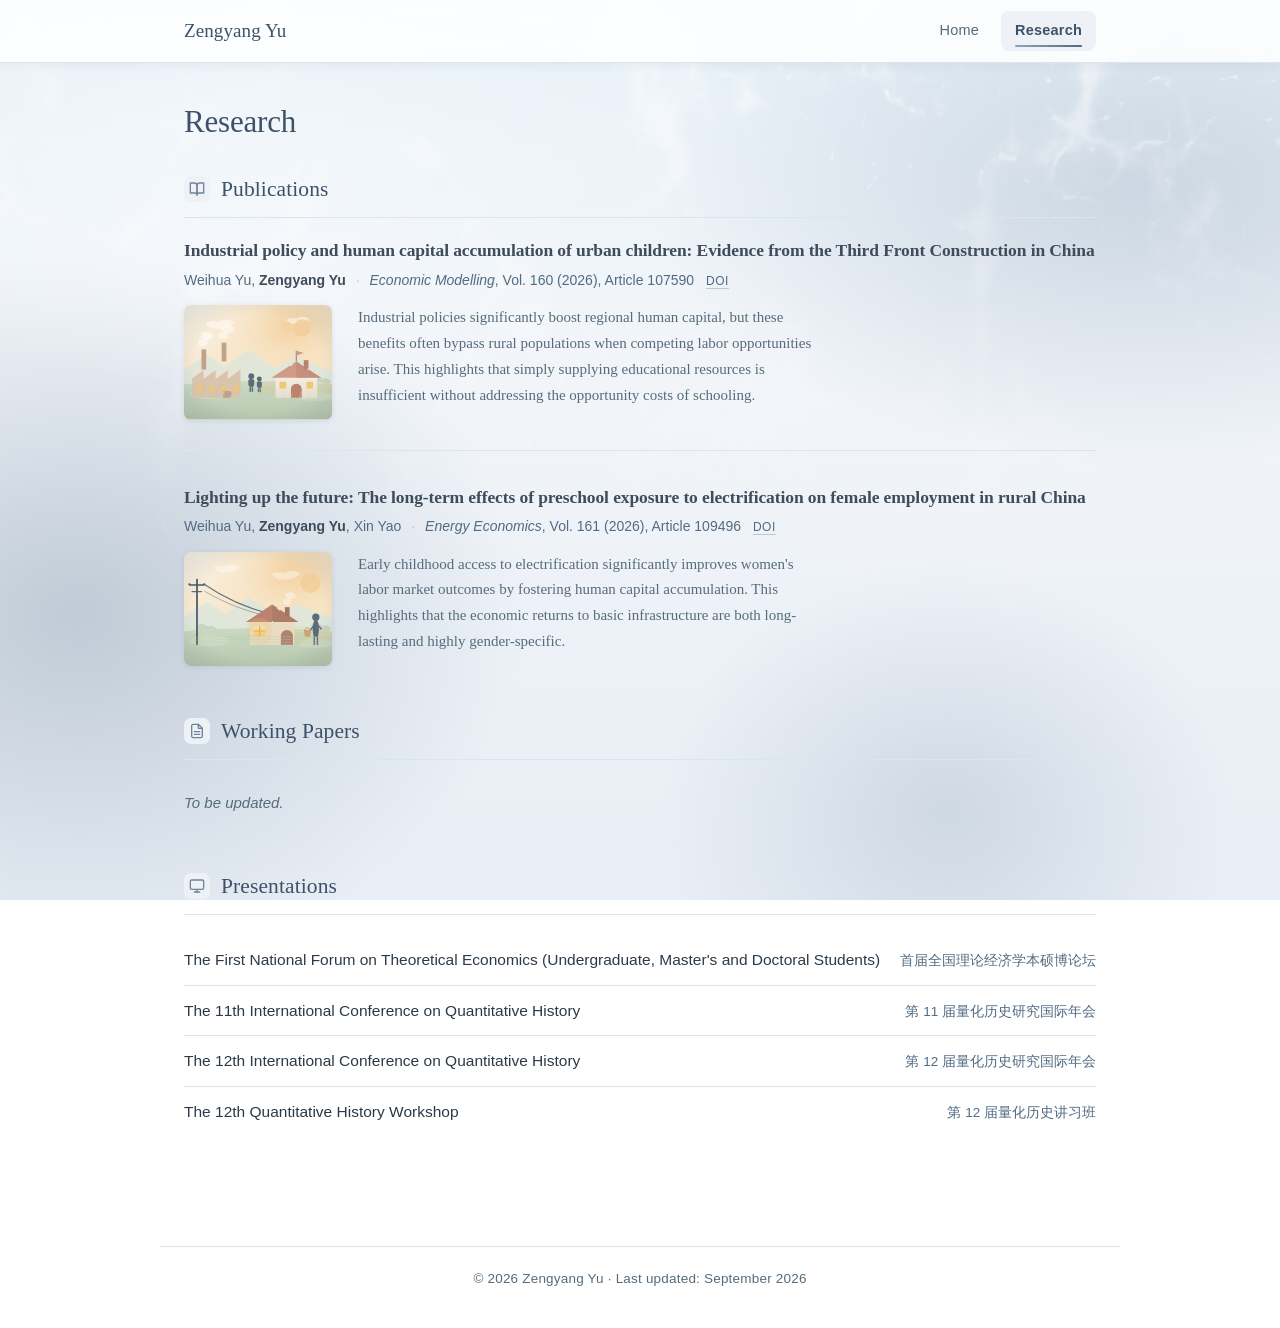
==== commit 32d7c2e6: "update: title and author line span full width above the figure and summary Each publication now read" ====
--- a/research.html
+++ b/research.html
@@ -40,283 +40,280 @@
       <div class="pubs-list">
 
       <article class="pub-item">
+        <h3 class="pub-title">
+          <a href="https://doi.org/10.1016/j.econmod.2026.107590" target="_blank" rel="noopener">
+            Industrial policy and human capital accumulation of urban
+            children: Evidence from the Third Front Construction in China
+          </a>
+        </h3>
+        <p class="pub-meta">
+          Weihua Yu, <span class="self">Zengyang Yu</span>
+          <span class="sep">·</span>
+          <em>Economic Modelling</em>, Vol. 160 (2026), Article 107590
+          <a class="doi-link" href="https://doi.org/10.1016/j.econmod.2026.107590" target="_blank" rel="noopener">DOI</a>
+        </p>
         <div class="pub-body">
           <div class="pub-figure">
             <svg xmlns="http://www.w3.org/2000/svg" viewBox="0 0 220 170" role="img" aria-label="Colour illustration: a warm-toned Third Front factory with smokestacks, two children walking towards a red-roofed school on a green slope">
-                          <defs>
-                            <linearGradient id="sky-tf" x1="0" y1="0" x2="0" y2="1">
-                              <stop offset="0" stop-color="#faf4e9"/>
-                              <stop offset="0.55" stop-color="#f7e8cf"/>
-                              <stop offset="1" stop-color="#f6dcb2"/>
-                            </linearGradient>
-                            <radialGradient id="glow-tf" cx="0.72" cy="0.18" r="0.62">
-                              <stop offset="0" stop-color="#f3cf9c" stop-opacity="0.95"/>
-                              <stop offset="0.55" stop-color="#f6dcb2" stop-opacity="0.45"/>
-                              <stop offset="1" stop-color="#f6dcb2" stop-opacity="0"/>
-                            </radialGradient>
-                            <linearGradient id="soil-tf" x1="0" y1="0" x2="0" y2="1">
-                              <stop offset="0" stop-color="#cbd9c3"/>
-                              <stop offset="1" stop-color="#b6c8b0"/>
-                            </linearGradient>
-                            <linearGradient id="wallgrad-tf" x1="0" y1="0" x2="0" y2="1">
-                              <stop offset="0" stop-color="#f3eee5"/>
-                              <stop offset="1" stop-color="#e6ddcd"/>
-                            </linearGradient>
-                            <linearGradient id="lampgrad-tf" x1="0" y1="0" x2="0" y2="1">
-                              <stop offset="0" stop-color="#fbe2a8"/>
-                              <stop offset="1" stop-color="#f2c572"/>
-                            </linearGradient>
-                            <radialGradient id="vignette-tf" cx="0.5" cy="0.52" r="0.78">
-                              <stop offset="0.55" stop-color="#000000" stop-opacity="0"/>
-                              <stop offset="1" stop-color="#4a5a68" stop-opacity="0.16"/>
-                            </radialGradient>
-                            <filter id="brush-tf" x="-8%" y="-8%" width="116%" height="116%">
-                              <feTurbulence type="fractalNoise" baseFrequency="0.035 0.05" numOctaves="3" seed="11" result="n"/>
-                              <feDisplacementMap in="SourceGraphic" in2="n" scale="2.6" xChannelSelector="R" yChannelSelector="G"/>
-                            </filter>
-                          </defs>
-                          <rect width="220" height="170" fill="url(#sky-tf)"/>
-                          <rect width="220" height="170" fill="url(#glow-tf)"/>
-                          <path d="M0 96 L34 74 L62 92 L96 66 L134 94 L168 78 L220 98 V170 H0 Z" fill="#dfe7dc" opacity="0.85"/>
-                          <path d="M0 108 L44 92 L86 108 L128 90 L176 110 L220 100 V170 H0 Z" fill="#dfe7dc" opacity="0.7"/>
-                          <g fill="#b6c8b0" opacity="0.55">
-                          <ellipse cx="26" cy="112" rx="7.0" ry="5.4"/>
-                          <ellipse cx="31.0" cy="113.4" rx="5.4" ry="4.2"/>
-                          </g>
-                          <g fill="#b6c8b0" opacity="0.55">
-                          <ellipse cx="40" cy="114" rx="5.6" ry="4.3"/>
-                          <ellipse cx="44.0" cy="115.1" rx="4.3" ry="3.4"/>
-                          </g>
-                          <g fill="#b6c8b0" opacity="0.55">
-                          <ellipse cx="196" cy="110" rx="6.6" ry="5.1"/>
-                          <ellipse cx="200.8" cy="111.3" rx="5.1" ry="4.0"/>
-                          </g>
-                          <g fill="#b6c8b0" opacity="0.55">
-                          <ellipse cx="210" cy="113" rx="5.2" ry="4.1"/>
-                          <ellipse cx="213.8" cy="114.0" rx="4.1" ry="3.2"/>
-                          </g>
-                          <path d="M0 118 C60 112 150 112 220 118 V170 H0 Z" fill="url(#soil-tf)"/>
-                          <g opacity="0.5">
-                          <ellipse cx="38" cy="132" rx="30" ry="8" fill="#d6e2cf"/>
-                          <ellipse cx="150" cy="128" rx="42" ry="9" fill="#c3d3bb"/>
-                          <ellipse cx="196" cy="136" rx="26" ry="7" fill="#d6e2cf"/>
-                          </g>
-                          <ellipse cx="168" cy="124" rx="58" ry="14" fill="#f2c572" opacity="0.16"/>
-                          <rect width="220" height="170" fill="url(#vignette-tf)"/>
-                          <g opacity="0.8" fill="#fdf7ec">
-                          <ellipse cx="52" cy="30" rx="16.0" ry="5.4"/>
-                          <ellipse cx="63.0" cy="26.6" rx="11.0" ry="4.6"/>
-                          <ellipse cx="42.0" cy="27.8" rx="9.0" ry="3.8"/>
-                          </g>
-                          <g opacity="0.6" fill="#fdf7ec">
-                          <ellipse cx="168" cy="24" rx="12.8" ry="4.3"/>
-                          <ellipse cx="176.8" cy="21.3" rx="8.8" ry="3.7"/>
-                          <ellipse cx="160.0" cy="22.2" rx="7.2" ry="3.0"/>
-                          </g>
-                          <circle cx="176" cy="34" r="13" fill="#f3cf9c" opacity="0.85"/>
-                          <g filter="url(#brush-tf)">
-                          <path d="M12 138 V108 l18 -13 v13 l18 -13 v13 l18 -13 v13 l18 -13 v43 Z" fill="#d8c3ad"/>
-                          <path d="M12 108 l18 -13 v13 l18 -13 v13 l18 -13 v13 l18 -13" stroke="#f0e2d2" stroke-width="2" fill="none" opacity="0.9"/>
-                          <rect x="20" y="120" width="7" height="9" rx="1" fill="#f2c572" opacity="0.9"/>
-                          <rect x="38" y="120" width="7" height="9" rx="1" fill="#f2c572" opacity="0.9"/>
-                          <rect x="56" y="120" width="7" height="9" rx="1" fill="#f2c572" opacity="0.9"/>
-                          <rect x="74" y="120" width="7" height="9" rx="1" fill="#f2c572" opacity="0.9"/>
-                          <rect x="58" y="128" width="11" height="10" rx="1" fill="#bfa288"/>
-                          <rect x="26" y="66" width="7" height="30" fill="#bfa288"/>
-                          <rect x="56" y="56" width="7" height="28" fill="#bfa288"/>
-                          </g>
-                          <g opacity="0.5" fill="#ffffff">
-                          <ellipse cx="28" cy="56" rx="7" ry="5"/>
-                          <ellipse cx="34" cy="46" rx="9" ry="6"/>
-                          <ellipse cx="58" cy="46" rx="7" ry="5"/>
-                          <ellipse cx="65" cy="36" rx="9" ry="6"/>
-                          </g>
-                          <g fill="#5b6b7a">
-                          <circle cx="100" cy="106" r="4.4"/>
-                          <path d="M95.6 111.60000000000001 q4.4 -3.4 8.8 0 v5.9 q0 4.3 -4.4 4.9 q-4.4 -0.5 -4.4 -4.9 z"/>
-                          <rect x="97.3" y="122.4" width="2.2" height="6.7"/>
-                          <rect x="100.5" y="122.4" width="2.2" height="6.7"/>
-                          </g>
-                          <g fill="#5b6b7a">
-                          <circle cx="112" cy="110" r="3.7"/>
-                          <path d="M108.3 114.9 q3.7 -3.4 7.4 0 v5.0 q0 3.6 -3.7 4.0 q-3.7 -0.5 -3.7 -4.0 z"/>
-                          <rect x="109.7" y="123.9" width="1.9" height="5.6"/>
-                          <rect x="112.4" y="123.9" width="1.9" height="5.6"/>
-                          </g>
-                          <g filter="url(#brush-tf)">
-                          <rect x="136" y="106" width="62" height="32" rx="1.5" fill="url(#wallgrad-tf)"/>
-                          <path d="M130 108 L167 84 L204 108 Z" fill="#cf9a86"/>
-                          <path d="M167 84 L204 108 h-37 z" fill="#b9836f" opacity="0.5"/>
-                          <path d="M159 138 v-13 a8 8 0 0 1 16 0 v13 z" fill="#b9836f"/>
-                          <rect x="142" y="114" width="10" height="10" rx="1.5" fill="#f2c572"/>
-                          <rect x="182" y="114" width="10" height="10" rx="1.5" fill="#f2c572"/>
-                          <rect x="178" y="82" width="7" height="14" fill="#b9836f"/>
-                          </g>
-                          <path d="M167 84 V68" stroke="#8a97a2" stroke-width="1.8" fill="none"/>
-                          <path d="M167 68 l11 3.5 -11 3.5 z" fill="#cf9a86"/>
-                          <path d="M4 136 q1.2 -4.0 2.6 -6.0 M15 136 q1.2 -5.6 2.6 -8.399999999999999 M26 136 q1.2 -7.2 2.6 -10.8 M37 136 q1.2 -4.0 2.6 -6.0 M48 136 q1.2 -5.6 2.6 -8.399999999999999 M59 136 q1.2 -7.2 2.6 -10.8 M70 136 q1.2 -4.0 2.6 -6.0 M81 136 q1.2 -5.6 2.6 -8.399999999999999 M92 136 q1.2 -7.2 2.6 -10.8 M103 136 q1.2 -4.0 2.6 -6.0 M114 136 q1.2 -5.6 2.6 -8.399999999999999" stroke="#b6c8b0" stroke-width="1.1" fill="none" opacity="0.5" stroke-linecap="round"/>
-                          <path d="M120 138 q1.2 -4.0 2.6 -6.0 M133 138 q1.2 -5.6 2.6 -8.399999999999999 M146 138 q1.2 -7.2 2.6 -10.8 M159 138 q1.2 -4.0 2.6 -6.0 M172 138 q1.2 -5.6 2.6 -8.399999999999999 M185 138 q1.2 -7.2 2.6 -10.8 M198 138 q1.2 -4.0 2.6 -6.0 M211 138 q1.2 -5.6 2.6 -8.399999999999999" stroke="#cbd9c3" stroke-width="1.1" fill="none" opacity="0.5" stroke-linecap="round"/>
-                          </svg>
+                                      <defs>
+                                        <linearGradient id="sky-tf" x1="0" y1="0" x2="0" y2="1">
+                                          <stop offset="0" stop-color="#faf4e9"/>
+                                          <stop offset="0.55" stop-color="#f7e8cf"/>
+                                          <stop offset="1" stop-color="#f6dcb2"/>
+                                        </linearGradient>
+                                        <radialGradient id="glow-tf" cx="0.72" cy="0.18" r="0.62">
+                                          <stop offset="0" stop-color="#f3cf9c" stop-opacity="0.95"/>
+                                          <stop offset="0.55" stop-color="#f6dcb2" stop-opacity="0.45"/>
+                                          <stop offset="1" stop-color="#f6dcb2" stop-opacity="0"/>
+                                        </radialGradient>
+                                        <linearGradient id="soil-tf" x1="0" y1="0" x2="0" y2="1">
+                                          <stop offset="0" stop-color="#cbd9c3"/>
+                                          <stop offset="1" stop-color="#b6c8b0"/>
+                                        </linearGradient>
+                                        <linearGradient id="wallgrad-tf" x1="0" y1="0" x2="0" y2="1">
+                                          <stop offset="0" stop-color="#f3eee5"/>
+                                          <stop offset="1" stop-color="#e6ddcd"/>
+                                        </linearGradient>
+                                        <linearGradient id="lampgrad-tf" x1="0" y1="0" x2="0" y2="1">
+                                          <stop offset="0" stop-color="#fbe2a8"/>
+                                          <stop offset="1" stop-color="#f2c572"/>
+                                        </linearGradient>
+                                        <radialGradient id="vignette-tf" cx="0.5" cy="0.52" r="0.78">
+                                          <stop offset="0.55" stop-color="#000000" stop-opacity="0"/>
+                                          <stop offset="1" stop-color="#4a5a68" stop-opacity="0.16"/>
+                                        </radialGradient>
+                                        <filter id="brush-tf" x="-8%" y="-8%" width="116%" height="116%">
+                                          <feTurbulence type="fractalNoise" baseFrequency="0.035 0.05" numOctaves="3" seed="11" result="n"/>
+                                          <feDisplacementMap in="SourceGraphic" in2="n" scale="2.6" xChannelSelector="R" yChannelSelector="G"/>
+                                        </filter>
+                                      </defs>
+                                      <rect width="220" height="170" fill="url(#sky-tf)"/>
+                                      <rect width="220" height="170" fill="url(#glow-tf)"/>
+                                      <path d="M0 96 L34 74 L62 92 L96 66 L134 94 L168 78 L220 98 V170 H0 Z" fill="#dfe7dc" opacity="0.85"/>
+                                      <path d="M0 108 L44 92 L86 108 L128 90 L176 110 L220 100 V170 H0 Z" fill="#dfe7dc" opacity="0.7"/>
+                                      <g fill="#b6c8b0" opacity="0.55">
+                                      <ellipse cx="26" cy="112" rx="7.0" ry="5.4"/>
+                                      <ellipse cx="31.0" cy="113.4" rx="5.4" ry="4.2"/>
+                                      </g>
+                                      <g fill="#b6c8b0" opacity="0.55">
+                                      <ellipse cx="40" cy="114" rx="5.6" ry="4.3"/>
+                                      <ellipse cx="44.0" cy="115.1" rx="4.3" ry="3.4"/>
+                                      </g>
+                                      <g fill="#b6c8b0" opacity="0.55">
+                                      <ellipse cx="196" cy="110" rx="6.6" ry="5.1"/>
+                                      <ellipse cx="200.8" cy="111.3" rx="5.1" ry="4.0"/>
+                                      </g>
+                                      <g fill="#b6c8b0" opacity="0.55">
+                                      <ellipse cx="210" cy="113" rx="5.2" ry="4.1"/>
+                                      <ellipse cx="213.8" cy="114.0" rx="4.1" ry="3.2"/>
+                                      </g>
+                                      <path d="M0 118 C60 112 150 112 220 118 V170 H0 Z" fill="url(#soil-tf)"/>
+                                      <g opacity="0.5">
+                                      <ellipse cx="38" cy="132" rx="30" ry="8" fill="#d6e2cf"/>
+                                      <ellipse cx="150" cy="128" rx="42" ry="9" fill="#c3d3bb"/>
+                                      <ellipse cx="196" cy="136" rx="26" ry="7" fill="#d6e2cf"/>
+                                      </g>
+                                      <ellipse cx="168" cy="124" rx="58" ry="14" fill="#f2c572" opacity="0.16"/>
+                                      <rect width="220" height="170" fill="url(#vignette-tf)"/>
+                                      <g opacity="0.8" fill="#fdf7ec">
+                                      <ellipse cx="52" cy="30" rx="16.0" ry="5.4"/>
+                                      <ellipse cx="63.0" cy="26.6" rx="11.0" ry="4.6"/>
+                                      <ellipse cx="42.0" cy="27.8" rx="9.0" ry="3.8"/>
+                                      </g>
+                                      <g opacity="0.6" fill="#fdf7ec">
+                                      <ellipse cx="168" cy="24" rx="12.8" ry="4.3"/>
+                                      <ellipse cx="176.8" cy="21.3" rx="8.8" ry="3.7"/>
+                                      <ellipse cx="160.0" cy="22.2" rx="7.2" ry="3.0"/>
+                                      </g>
+                                      <circle cx="176" cy="34" r="13" fill="#f3cf9c" opacity="0.85"/>
+                                      <g filter="url(#brush-tf)">
+                                      <path d="M12 138 V108 l18 -13 v13 l18 -13 v13 l18 -13 v13 l18 -13 v43 Z" fill="#d8c3ad"/>
+                                      <path d="M12 108 l18 -13 v13 l18 -13 v13 l18 -13 v13 l18 -13" stroke="#f0e2d2" stroke-width="2" fill="none" opacity="0.9"/>
+                                      <rect x="20" y="120" width="7" height="9" rx="1" fill="#f2c572" opacity="0.9"/>
+                                      <rect x="38" y="120" width="7" height="9" rx="1" fill="#f2c572" opacity="0.9"/>
+                                      <rect x="56" y="120" width="7" height="9" rx="1" fill="#f2c572" opacity="0.9"/>
+                                      <rect x="74" y="120" width="7" height="9" rx="1" fill="#f2c572" opacity="0.9"/>
+                                      <rect x="58" y="128" width="11" height="10" rx="1" fill="#bfa288"/>
+                                      <rect x="26" y="66" width="7" height="30" fill="#bfa288"/>
+                                      <rect x="56" y="56" width="7" height="28" fill="#bfa288"/>
+                                      </g>
+                                      <g opacity="0.5" fill="#ffffff">
+                                      <ellipse cx="28" cy="56" rx="7" ry="5"/>
+                                      <ellipse cx="34" cy="46" rx="9" ry="6"/>
+                                      <ellipse cx="58" cy="46" rx="7" ry="5"/>
+                                      <ellipse cx="65" cy="36" rx="9" ry="6"/>
+                                      </g>
+                                      <g fill="#5b6b7a">
+                                      <circle cx="100" cy="106" r="4.4"/>
+                                      <path d="M95.6 111.60000000000001 q4.4 -3.4 8.8 0 v5.9 q0 4.3 -4.4 4.9 q-4.4 -0.5 -4.4 -4.9 z"/>
+                                      <rect x="97.3" y="122.4" width="2.2" height="6.7"/>
+                                      <rect x="100.5" y="122.4" width="2.2" height="6.7"/>
+                                      </g>
+                                      <g fill="#5b6b7a">
+                                      <circle cx="112" cy="110" r="3.7"/>
+                                      <path d="M108.3 114.9 q3.7 -3.4 7.4 0 v5.0 q0 3.6 -3.7 4.0 q-3.7 -0.5 -3.7 -4.0 z"/>
+                                      <rect x="109.7" y="123.9" width="1.9" height="5.6"/>
+                                      <rect x="112.4" y="123.9" width="1.9" height="5.6"/>
+                                      </g>
+                                      <g filter="url(#brush-tf)">
+                                      <rect x="136" y="106" width="62" height="32" rx="1.5" fill="url(#wallgrad-tf)"/>
+                                      <path d="M130 108 L167 84 L204 108 Z" fill="#cf9a86"/>
+                                      <path d="M167 84 L204 108 h-37 z" fill="#b9836f" opacity="0.5"/>
+                                      <path d="M159 138 v-13 a8 8 0 0 1 16 0 v13 z" fill="#b9836f"/>
+                                      <rect x="142" y="114" width="10" height="10" rx="1.5" fill="#f2c572"/>
+                                      <rect x="182" y="114" width="10" height="10" rx="1.5" fill="#f2c572"/>
+                                      <rect x="178" y="82" width="7" height="14" fill="#b9836f"/>
+                                      </g>
+                                      <path d="M167 84 V68" stroke="#8a97a2" stroke-width="1.8" fill="none"/>
+                                      <path d="M167 68 l11 3.5 -11 3.5 z" fill="#cf9a86"/>
+                                      <path d="M4 136 q1.2 -4.0 2.6 -6.0 M15 136 q1.2 -5.6 2.6 -8.399999999999999 M26 136 q1.2 -7.2 2.6 -10.8 M37 136 q1.2 -4.0 2.6 -6.0 M48 136 q1.2 -5.6 2.6 -8.399999999999999 M59 136 q1.2 -7.2 2.6 -10.8 M70 136 q1.2 -4.0 2.6 -6.0 M81 136 q1.2 -5.6 2.6 -8.399999999999999 M92 136 q1.2 -7.2 2.6 -10.8 M103 136 q1.2 -4.0 2.6 -6.0 M114 136 q1.2 -5.6 2.6 -8.399999999999999" stroke="#b6c8b0" stroke-width="1.1" fill="none" opacity="0.5" stroke-linecap="round"/>
+                                      <path d="M120 138 q1.2 -4.0 2.6 -6.0 M133 138 q1.2 -5.6 2.6 -8.399999999999999 M146 138 q1.2 -7.2 2.6 -10.8 M159 138 q1.2 -4.0 2.6 -6.0 M172 138 q1.2 -5.6 2.6 -8.399999999999999 M185 138 q1.2 -7.2 2.6 -10.8 M198 138 q1.2 -4.0 2.6 -6.0 M211 138 q1.2 -5.6 2.6 -8.399999999999999" stroke="#cbd9c3" stroke-width="1.1" fill="none" opacity="0.5" stroke-linecap="round"/>
+                                      </svg>
           </div>
-          <div class="pub-text">
-            <h3 class="pub-title">
-              <a href="https://doi.org/10.1016/j.econmod.2026.107590" target="_blank" rel="noopener">
-                Industrial policy and human capital accumulation of urban
-                children: Evidence from the Third Front Construction in China
-              </a>
-            </h3>
-            <p class="pub-meta">
-          Weihua Yu, <span class="self">Zengyang Yu</span>
-          <span class="sep">·</span>
-          <em>Economic Modelling</em>, Vol. 160 (2026), Article 107590
-              <a class="doi-link" href="https://doi.org/10.1016/j.econmod.2026.107590" target="_blank" rel="noopener">DOI</a>
-            </p>
-            <p class="pub-summary">
-                Cities that received Third Front factories saw the children who
-                grew up there stay in school longer. The finding reframes
-                industrial policy as an investment in people, not just in
-                plants.
-            </p>
-          </div>
+          <p class="pub-summary">
+            Industrial policies significantly boost regional human capital,
+            but these benefits often bypass rural populations when competing
+            labor opportunities arise. This highlights that simply supplying
+            educational resources is insufficient without addressing the
+            opportunity costs of schooling.
+          </p>
         </div>
       </article>
 
       <article class="pub-item">
+        <h3 class="pub-title">
+          <a href="https://doi.org/10.1016/j.eneco.2026.109496" target="_blank" rel="noopener">
+            Lighting up the future: The long-term effects of preschool
+            exposure to electrification on female employment in rural China
+          </a>
+        </h3>
+        <p class="pub-meta">
+          Weihua Yu, <span class="self">Zengyang Yu</span>, Xin Yao
+          <span class="sep">·</span>
+          <em>Energy Economics</em>, Vol. 161 (2026), Article 109496
+          <a class="doi-link" href="https://doi.org/10.1016/j.eneco.2026.109496" target="_blank" rel="noopener">DOI</a>
+        </p>
         <div class="pub-body">
           <div class="pub-figure">
             <svg xmlns="http://www.w3.org/2000/svg" viewBox="0 0 220 170" role="img" aria-label="Colour illustration: power lines at dusk reaching an earthen rural house with a warm lit window, and a woman carrying a basket">
-                          <defs>
-                            <linearGradient id="sky-el" x1="0" y1="0" x2="0" y2="1">
-                              <stop offset="0" stop-color="#faf4e9"/>
-                              <stop offset="0.55" stop-color="#f7e8cf"/>
-                              <stop offset="1" stop-color="#f6dcb2"/>
-                            </linearGradient>
-                            <radialGradient id="glow-el" cx="0.72" cy="0.18" r="0.62">
-                              <stop offset="0" stop-color="#f3cf9c" stop-opacity="0.95"/>
-                              <stop offset="0.55" stop-color="#f6dcb2" stop-opacity="0.45"/>
-                              <stop offset="1" stop-color="#f6dcb2" stop-opacity="0"/>
-                            </radialGradient>
-                            <linearGradient id="soil-el" x1="0" y1="0" x2="0" y2="1">
-                              <stop offset="0" stop-color="#cbd9c3"/>
-                              <stop offset="1" stop-color="#b6c8b0"/>
-                            </linearGradient>
-                            <linearGradient id="wallgrad-el" x1="0" y1="0" x2="0" y2="1">
-                              <stop offset="0" stop-color="#f3eee5"/>
-                              <stop offset="1" stop-color="#e6ddcd"/>
-                            </linearGradient>
-                            <linearGradient id="lampgrad-el" x1="0" y1="0" x2="0" y2="1">
-                              <stop offset="0" stop-color="#fbe2a8"/>
-                              <stop offset="1" stop-color="#f2c572"/>
-                            </linearGradient>
-                            <radialGradient id="vignette-el" cx="0.5" cy="0.52" r="0.78">
-                              <stop offset="0.55" stop-color="#000000" stop-opacity="0"/>
-                              <stop offset="1" stop-color="#4a5a68" stop-opacity="0.16"/>
-                            </radialGradient>
-                            <filter id="brush-el" x="-8%" y="-8%" width="116%" height="116%">
-                              <feTurbulence type="fractalNoise" baseFrequency="0.035 0.05" numOctaves="3" seed="11" result="n"/>
-                              <feDisplacementMap in="SourceGraphic" in2="n" scale="2.6" xChannelSelector="R" yChannelSelector="G"/>
-                            </filter>
-                          </defs>
-                          <rect width="220" height="170" fill="url(#sky-el)"/>
-                          <rect width="220" height="170" fill="url(#glow-el)"/>
-                          <path d="M0 96 L34 74 L62 92 L96 66 L134 94 L168 78 L220 98 V170 H0 Z" fill="#dfe7dc" opacity="0.85"/>
-                          <path d="M0 108 L44 92 L86 108 L128 90 L176 110 L220 100 V170 H0 Z" fill="#dfe7dc" opacity="0.7"/>
-                          <g fill="#b6c8b0" opacity="0.55">
-                          <ellipse cx="26" cy="112" rx="7.0" ry="5.4"/>
-                          <ellipse cx="31.0" cy="113.4" rx="5.4" ry="4.2"/>
-                          </g>
-                          <g fill="#b6c8b0" opacity="0.55">
-                          <ellipse cx="40" cy="114" rx="5.6" ry="4.3"/>
-                          <ellipse cx="44.0" cy="115.1" rx="4.3" ry="3.4"/>
-                          </g>
-                          <g fill="#b6c8b0" opacity="0.55">
-                          <ellipse cx="196" cy="110" rx="6.6" ry="5.1"/>
-                          <ellipse cx="200.8" cy="111.3" rx="5.1" ry="4.0"/>
-                          </g>
-                          <g fill="#b6c8b0" opacity="0.55">
-                          <ellipse cx="210" cy="113" rx="5.2" ry="4.1"/>
-                          <ellipse cx="213.8" cy="114.0" rx="4.1" ry="3.2"/>
-                          </g>
-                          <path d="M0 118 C60 112 150 112 220 118 V170 H0 Z" fill="url(#soil-el)"/>
-                          <g opacity="0.5">
-                          <ellipse cx="38" cy="132" rx="30" ry="8" fill="#d6e2cf"/>
-                          <ellipse cx="150" cy="128" rx="42" ry="9" fill="#c3d3bb"/>
-                          <ellipse cx="196" cy="136" rx="26" ry="7" fill="#d6e2cf"/>
-                          </g>
-                          <ellipse cx="168" cy="124" rx="58" ry="14" fill="#f2c572" opacity="0.16"/>
-                          <rect width="220" height="170" fill="url(#vignette-el)"/>
-                          <g opacity="0.6" fill="#fdf7ec">
-                          <ellipse cx="62" cy="26" rx="14.4" ry="4.9"/>
-                          <ellipse cx="71.9" cy="22.9" rx="9.9" ry="4.1"/>
-                          <ellipse cx="53.0" cy="24.0" rx="8.1" ry="3.4"/>
-                          </g>
-                          <g opacity="0.5" fill="#fdf7ec">
-                          <ellipse cx="150" cy="36" rx="16.0" ry="5.4"/>
-                          <ellipse cx="161.0" cy="32.6" rx="11.0" ry="4.6"/>
-                          <ellipse cx="140.0" cy="33.8" rx="9.0" ry="3.8"/>
-                          </g>
-                          <circle cx="188" cy="46" r="15" fill="#f3cf9c" opacity="0.9"/>
-                          <g fill="#4a5a68">
-                          <rect x="18" y="40" width="2.6" height="98"/>
-                          <rect x="8" y="48" width="22" height="2" rx="1"/>
-                          <rect x="11" y="58" width="16" height="1.8" rx="1" opacity="0.85"/>
-                          <circle cx="8" cy="48" r="1.7"/>
-                          <circle cx="30" cy="48" r="1.7"/>
-                          </g>
-                          <path d="M30 48 C62 70 96 84 128 92" stroke="#4a5a68" stroke-width="1.5" fill="none" opacity="0.85"/>
-                          <path d="M30 58 C64 78 98 90 132 97" stroke="#4a5a68" stroke-width="1.2" fill="none" opacity="0.55"/>
-                          <g filter="url(#brush-el)">
-                          <rect x="98" y="102" width="66" height="36" rx="1.5" fill="#e8dcc4"/>
-                          <path d="M92 104 L131 78 L170 104 Z" fill="#b9836f"/>
-                          <path d="M131 78 L170 104 h-39 z" fill="#a3735f" opacity="0.45"/>
-                          <path d="M144 138 v-13 a9 9 0 0 1 18 0 v13 z" fill="#a3735f" opacity="0.85"/>
-                          </g>
-                          <circle cx="112" cy="118" r="20" fill="#f2c572" opacity="0.22"/>
-                          <rect x="104" y="110" width="17" height="15" rx="1.5" fill="url(#lampgrad-el)"/>
-                          <path d="M112.5 110 V125 M104 117.5 H121" stroke="#d9a94f" stroke-width="1.3" fill="none"/>
-                          <rect x="150" y="82" width="7" height="13" fill="#a3735f"/>
-                          <g opacity="0.42" fill="#ffffff">
-                          <ellipse cx="153" cy="74" rx="6" ry="4.4"/>
-                          <ellipse cx="158" cy="65" rx="7.5" ry="5"/>
-                          </g>
-                          <g fill="#5b6b7a">
-                          <circle cx="196" cy="97" r="5.4"/>
-                          <path d="M193.4 101.4 h5.2 v3 h-5.2 z"/>
-                          <path d="M192.6 104 h6.8 l1.4 12 -1.6 10 h-6.4 l-1.6 -10 z"/>
-                          <path d="M193.2 107 L185.6 117.6 l1.7 1.4 7 -9.6 z"/>
-                          <path d="M198.8 107 L205.4 114.6 l-1.7 1.4 -5.6 -7.6 z"/>
-                          <rect x="192.6" y="126" width="2.2" height="12"/>
-                          <rect x="197.2" y="126" width="2.2" height="12"/>
-                          </g>
-                          <path d="M178 116 h11 l-1.8 10 h-7.4 z" fill="#c9a37a"/>
-                          <path d="M179.4 116 a4.2 4.2 0 0 1 8.2 0" stroke="#c9a37a" stroke-width="1.4" fill="none"/>
-                          <path d="M186 116 l1.6 1.6" stroke="#c9a37a" stroke-width="1.4"/>
-                          <path d="M0 128 C70 125 150 125 220 128" stroke="#b6c8b0" stroke-width="1.1" fill="none" opacity="0.45"/>
-                          <path d="M0 132 C70 129 150 129 220 132" stroke="#b6c8b0" stroke-width="1.1" fill="none" opacity="0.45"/>
-                          <path d="M0 136 C70 133 150 133 220 136" stroke="#b6c8b0" stroke-width="1.1" fill="none" opacity="0.45"/>
-                          <path d="M80 130 q1.2 -4.0 2.6 -6.0 M95 130 q1.2 -5.6 2.6 -8.399999999999999 M110 130 q1.2 -7.2 2.6 -10.8 M125 130 q1.2 -4.0 2.6 -6.0" stroke="#b6c8b0" stroke-width="1.1" fill="none" opacity="0.4" stroke-linecap="round"/>
-                          </svg>
+                                      <defs>
+                                        <linearGradient id="sky-el" x1="0" y1="0" x2="0" y2="1">
+                                          <stop offset="0" stop-color="#faf4e9"/>
+                                          <stop offset="0.55" stop-color="#f7e8cf"/>
+                                          <stop offset="1" stop-color="#f6dcb2"/>
+                                        </linearGradient>
+                                        <radialGradient id="glow-el" cx="0.72" cy="0.18" r="0.62">
+                                          <stop offset="0" stop-color="#f3cf9c" stop-opacity="0.95"/>
+                                          <stop offset="0.55" stop-color="#f6dcb2" stop-opacity="0.45"/>
+                                          <stop offset="1" stop-color="#f6dcb2" stop-opacity="0"/>
+                                        </radialGradient>
+                                        <linearGradient id="soil-el" x1="0" y1="0" x2="0" y2="1">
+                                          <stop offset="0" stop-color="#cbd9c3"/>
+                                          <stop offset="1" stop-color="#b6c8b0"/>
+                                        </linearGradient>
+                                        <linearGradient id="wallgrad-el" x1="0" y1="0" x2="0" y2="1">
+                                          <stop offset="0" stop-color="#f3eee5"/>
+                                          <stop offset="1" stop-color="#e6ddcd"/>
+                                        </linearGradient>
+                                        <linearGradient id="lampgrad-el" x1="0" y1="0" x2="0" y2="1">
+                                          <stop offset="0" stop-color="#fbe2a8"/>
+                                          <stop offset="1" stop-color="#f2c572"/>
+                                        </linearGradient>
+                                        <radialGradient id="vignette-el" cx="0.5" cy="0.52" r="0.78">
+                                          <stop offset="0.55" stop-color="#000000" stop-opacity="0"/>
+                                          <stop offset="1" stop-color="#4a5a68" stop-opacity="0.16"/>
+                                        </radialGradient>
+                                        <filter id="brush-el" x="-8%" y="-8%" width="116%" height="116%">
+                                          <feTurbulence type="fractalNoise" baseFrequency="0.035 0.05" numOctaves="3" seed="11" result="n"/>
+                                          <feDisplacementMap in="SourceGraphic" in2="n" scale="2.6" xChannelSelector="R" yChannelSelector="G"/>
+                                        </filter>
+                                      </defs>
+                                      <rect width="220" height="170" fill="url(#sky-el)"/>
+                                      <rect width="220" height="170" fill="url(#glow-el)"/>
+                                      <path d="M0 96 L34 74 L62 92 L96 66 L134 94 L168 78 L220 98 V170 H0 Z" fill="#dfe7dc" opacity="0.85"/>
+                                      <path d="M0 108 L44 92 L86 108 L128 90 L176 110 L220 100 V170 H0 Z" fill="#dfe7dc" opacity="0.7"/>
+                                      <g fill="#b6c8b0" opacity="0.55">
+                                      <ellipse cx="26" cy="112" rx="7.0" ry="5.4"/>
+                                      <ellipse cx="31.0" cy="113.4" rx="5.4" ry="4.2"/>
+                                      </g>
+                                      <g fill="#b6c8b0" opacity="0.55">
+                                      <ellipse cx="40" cy="114" rx="5.6" ry="4.3"/>
+                                      <ellipse cx="44.0" cy="115.1" rx="4.3" ry="3.4"/>
+                                      </g>
+                                      <g fill="#b6c8b0" opacity="0.55">
+                                      <ellipse cx="196" cy="110" rx="6.6" ry="5.1"/>
+                                      <ellipse cx="200.8" cy="111.3" rx="5.1" ry="4.0"/>
+                                      </g>
+                                      <g fill="#b6c8b0" opacity="0.55">
+                                      <ellipse cx="210" cy="113" rx="5.2" ry="4.1"/>
+                                      <ellipse cx="213.8" cy="114.0" rx="4.1" ry="3.2"/>
+                                      </g>
+                                      <path d="M0 118 C60 112 150 112 220 118 V170 H0 Z" fill="url(#soil-el)"/>
+                                      <g opacity="0.5">
+                                      <ellipse cx="38" cy="132" rx="30" ry="8" fill="#d6e2cf"/>
+                                      <ellipse cx="150" cy="128" rx="42" ry="9" fill="#c3d3bb"/>
+                                      <ellipse cx="196" cy="136" rx="26" ry="7" fill="#d6e2cf"/>
+                                      </g>
+                                      <ellipse cx="168" cy="124" rx="58" ry="14" fill="#f2c572" opacity="0.16"/>
+                                      <rect width="220" height="170" fill="url(#vignette-el)"/>
+                                      <g opacity="0.6" fill="#fdf7ec">
+                                      <ellipse cx="62" cy="26" rx="14.4" ry="4.9"/>
+                                      <ellipse cx="71.9" cy="22.9" rx="9.9" ry="4.1"/>
+                                      <ellipse cx="53.0" cy="24.0" rx="8.1" ry="3.4"/>
+                                      </g>
+                                      <g opacity="0.5" fill="#fdf7ec">
+                                      <ellipse cx="150" cy="36" rx="16.0" ry="5.4"/>
+                                      <ellipse cx="161.0" cy="32.6" rx="11.0" ry="4.6"/>
+                                      <ellipse cx="140.0" cy="33.8" rx="9.0" ry="3.8"/>
+                                      </g>
+                                      <circle cx="188" cy="46" r="15" fill="#f3cf9c" opacity="0.9"/>
+                                      <g fill="#4a5a68">
+                                      <rect x="18" y="40" width="2.6" height="98"/>
+                                      <rect x="8" y="48" width="22" height="2" rx="1"/>
+                                      <rect x="11" y="58" width="16" height="1.8" rx="1" opacity="0.85"/>
+                                      <circle cx="8" cy="48" r="1.7"/>
+                                      <circle cx="30" cy="48" r="1.7"/>
+                                      </g>
+                                      <path d="M30 48 C62 70 96 84 128 92" stroke="#4a5a68" stroke-width="1.5" fill="none" opacity="0.85"/>
+                                      <path d="M30 58 C64 78 98 90 132 97" stroke="#4a5a68" stroke-width="1.2" fill="none" opacity="0.55"/>
+                                      <g filter="url(#brush-el)">
+                                      <rect x="98" y="102" width="66" height="36" rx="1.5" fill="#e8dcc4"/>
+                                      <path d="M92 104 L131 78 L170 104 Z" fill="#b9836f"/>
+                                      <path d="M131 78 L170 104 h-39 z" fill="#a3735f" opacity="0.45"/>
+                                      <path d="M144 138 v-13 a9 9 0 0 1 18 0 v13 z" fill="#a3735f" opacity="0.85"/>
+                                      </g>
+                                      <circle cx="112" cy="118" r="20" fill="#f2c572" opacity="0.22"/>
+                                      <rect x="104" y="110" width="17" height="15" rx="1.5" fill="url(#lampgrad-el)"/>
+                                      <path d="M112.5 110 V125 M104 117.5 H121" stroke="#d9a94f" stroke-width="1.3" fill="none"/>
+                                      <rect x="150" y="82" width="7" height="13" fill="#a3735f"/>
+                                      <g opacity="0.42" fill="#ffffff">
+                                      <ellipse cx="153" cy="74" rx="6" ry="4.4"/>
+                                      <ellipse cx="158" cy="65" rx="7.5" ry="5"/>
+                                      </g>
+                                      <g fill="#5b6b7a">
+                                      <circle cx="196" cy="97" r="5.4"/>
+                                      <path d="M193.4 101.4 h5.2 v3 h-5.2 z"/>
+                                      <path d="M192.6 104 h6.8 l1.4 12 -1.6 10 h-6.4 l-1.6 -10 z"/>
+                                      <path d="M193.2 107 L185.6 117.6 l1.7 1.4 7 -9.6 z"/>
+                                      <path d="M198.8 107 L205.4 114.6 l-1.7 1.4 -5.6 -7.6 z"/>
+                                      <rect x="192.6" y="126" width="2.2" height="12"/>
+                                      <rect x="197.2" y="126" width="2.2" height="12"/>
+                                      </g>
+                                      <path d="M178 116 h11 l-1.8 10 h-7.4 z" fill="#c9a37a"/>
+                                      <path d="M179.4 116 a4.2 4.2 0 0 1 8.2 0" stroke="#c9a37a" stroke-width="1.4" fill="none"/>
+                                      <path d="M186 116 l1.6 1.6" stroke="#c9a37a" stroke-width="1.4"/>
+                                      <path d="M0 128 C70 125 150 125 220 128" stroke="#b6c8b0" stroke-width="1.1" fill="none" opacity="0.45"/>
+                                      <path d="M0 132 C70 129 150 129 220 132" stroke="#b6c8b0" stroke-width="1.1" fill="none" opacity="0.45"/>
+                                      <path d="M0 136 C70 133 150 133 220 136" stroke="#b6c8b0" stroke-width="1.1" fill="none" opacity="0.45"/>
+                                      <path d="M80 130 q1.2 -4.0 2.6 -6.0 M95 130 q1.2 -5.6 2.6 -8.399999999999999 M110 130 q1.2 -7.2 2.6 -10.8 M125 130 q1.2 -4.0 2.6 -6.0" stroke="#b6c8b0" stroke-width="1.1" fill="none" opacity="0.4" stroke-linecap="round"/>
+                                      </svg>
           </div>
-          <div class="pub-text">
-            <h3 class="pub-title">
-              <a href="https://doi.org/10.1016/j.eneco.2026.109496" target="_blank" rel="noopener">
-                Lighting up the future: The long-term effects of preschool
-                exposure to electrification on female employment in rural China
-              </a>
-            </h3>
-            <p class="pub-meta">
-          Weihua Yu, <span class="self">Zengyang Yu</span>, Xin Yao
-          <span class="sep">·</span>
-          <em>Energy Economics</em>, Vol. 161 (2026), Article 109496
-              <a class="doi-link" href="https://doi.org/10.1016/j.eneco.2026.109496" target="_blank" rel="noopener">DOI</a>
-            </p>
-            <p class="pub-summary">
-                Women who had electricity at home before school age were
-                markedly more likely to work outside the home as adults. The
-                headline is that the timing of infrastructure at home, not just
-                its arrival, shapes a woman's lifetime of work.
-            </p>
-          </div>
+          <p class="pub-summary">
+            Early childhood access to electrification significantly improves
+            women's labor market outcomes by fostering human capital
+            accumulation. This highlights that the economic returns to basic
+            infrastructure are both long-lasting and highly gender-specific.
+          </p>
         </div>
       </article>
 
--- a/css/style.css
+++ b/css/style.css
@@ -541,8 +541,12 @@
   text-transform: uppercase;
 }
 
-/* 图 + 文字两列：左列整块放图，右列纵向依次是 题目 → 作者行 → 简介。
-   这样题目、作者、简介的左边缘全部对齐在同一条竖线上（他明确要的效果）。 */
+/* Publications 版式：
+     第一行  论文题目        （横跨整页，最上面）
+     第二行  作者 · 期刊      （横跨整页）
+     下面    左列插图 | 右列简介
+   —— 题目与作者信息通栏，图与简介才是并列的那一对。 */
+
 .pub-body {
   display: flex;
   align-items: flex-start;
@@ -551,7 +555,7 @@
 
 .pub-figure {
   flex: 0 0 auto;
-  width: 144px;
+  width: 148px;
   border-radius: 7px;
   overflow: hidden;
   box-shadow: 0 1px 5px rgba(61, 82, 104, 0.12);
@@ -563,18 +567,15 @@
   height: auto;
 }
 
-.pub-text {
+/* 一句话概括：只讲结论与启发；用衬线排版，与上面的衬线题目同一个声音 */
+.pub-summary {
   flex: 1 1 auto;
   min-width: 0;
-}
-
-/* 一句话概括：只讲结论与启发；用衬线排版，题目/作者/简介三者更和谐 */
-.pub-summary {
   font-family: var(--font-display);
   font-size: 15px;
   line-height: 1.72;
   color: var(--text-muted);
-  max-width: 58ch;
+  max-width: 62ch;
   margin: 0;
 }
 
@@ -656,8 +657,8 @@
   .edu-item { flex-direction: column; gap: 2px; }
   .news-item { flex-direction: column; gap: 2px; }
   .news-date { width: auto; }
-  /* 窄屏：图放上面、文字放下面，避免图被压成一条 */
+  /* 窄屏：图放上面、简介放下面 */
   .pub-body { flex-direction: column; align-items: flex-start; gap: 16px; }
-  .pub-figure { width: 168px; }
+  .pub-figure { width: 172px; }
   .pub-summary { max-width: none; font-size: 14.5px; }
 }
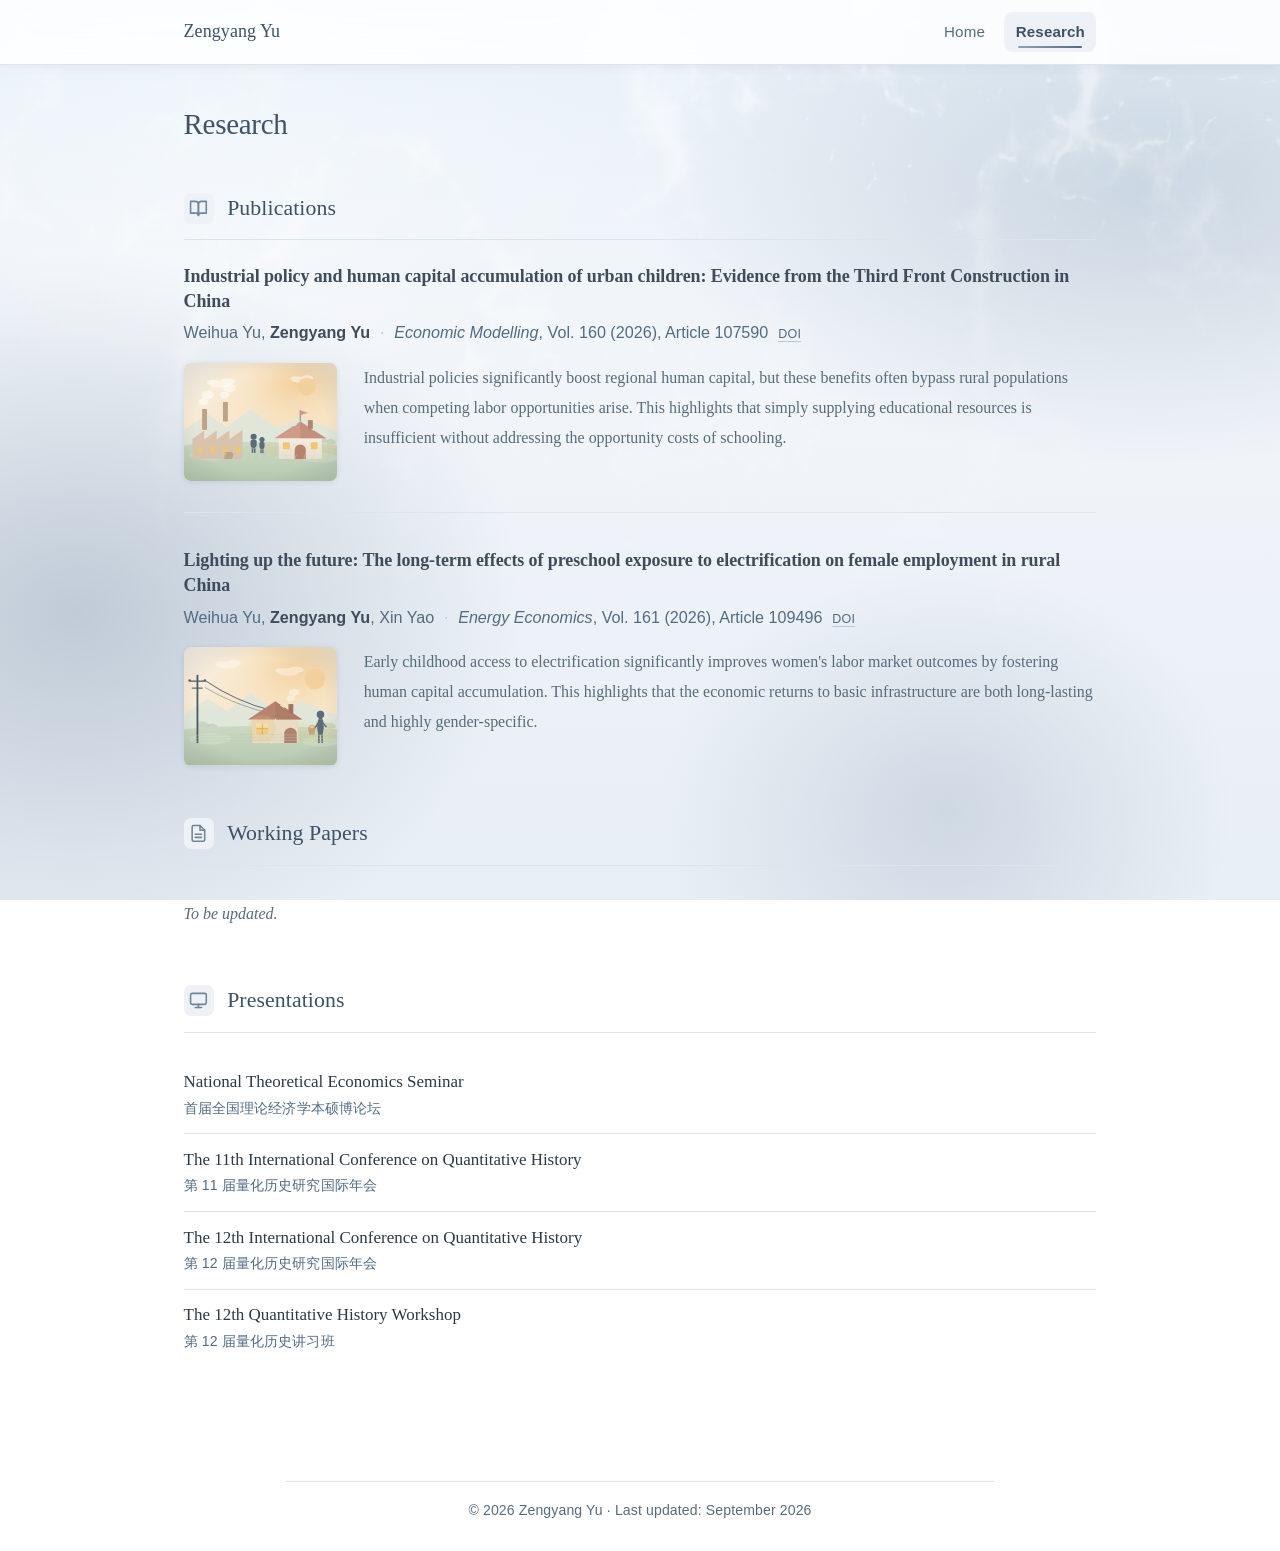
==== commit 21388728: "update: even out the right edge, and four smaller corrections The page read as left-heavy because th" ====
--- a/research.html
+++ b/research.html
@@ -353,7 +353,7 @@
       </h2>
 
       <div class="pres-item">
-        <div class="pres-name">The First National Forum on Theoretical Economics (Undergraduate, Master's and Doctoral Students)</div>
+        <div class="pres-name">National Theoretical Economics Seminar</div>
         <div class="pres-zh">首届全国理论经济学本硕博论坛</div>
       </div>
 
--- a/css/style.css
+++ b/css/style.css
@@ -25,18 +25,128 @@
   --surface: #ffffff;
 
   /* ---- Type ----
-     标题与论文题用衬线（Georgia），正文用无衬线（Segoe UI）。
-     理由：Georgia 的 x-height 只有 0.481（Segoe UI 是 0.500）、
-     字宽也窄（0.440 vs 0.539），做正文偏小偏挤，做标题反而精致；
-     但必须给它更大字号才显得出分量 —— 这是"标题不明显"的根因。
-     中文跟随：标题走宋体与衬线呼应，正文走黑体保证小字清晰。 */
-  --font-display: Georgia, "Iowan Old Style", "Palatino Linotype", Palatino,
-                  "Songti SC", STSong, "SimSun", "Times New Roman", serif;
-  --font-body: "Segoe UI", "Helvetica Neue", -apple-system, "PingFang SC",
-               "Microsoft YaHei", "Hiragino Sans GB", Arial, sans-serif;
+     分两路，这是本站排版的骨架：
+
+     ① 衬线（serif）—— 承载所有"要读"的文字
+        标题、姓名、论文题目、简介、Bio 正文、News 正文、致谢、会议名。
+        字体：Cambria 领衔。它是微软为屏幕阅读设计的衬线体，
+              x-height 0.467、字宽 0.615，比 Georgia(0.481/0.440) 更宽更饱满，
+              小字号上屏也端整 —— 所以**适合做正文**，不只是标题。
+              Georgia 退居第二（本机没有 Cambria 时用）。
+
+     ② 无衬线（sans）—— 承载"要快扫"的文字
+        日期、标签、期刊名、DOI、联系方式、导航、页脚。
+        字体：Calibri 领衔（与 Cambria 是同一套设计组合，气质一致）。
+
+     中文回退：**两条栈都用微软雅黑 / 苹方**，不退回宋体。
+        理由：宋体(SimSun)小字号发虚、横细竖粗，在 Windows 上最显旧。
+        代价是标题里的中文不与衬线呼应 —— 这个取舍是刻意的，
+        换来的是全站中文一致、清爽（见 _typography/README.md）。 */
+  --font-display: Cambria, Georgia, "Iowan Old Style", "Palatino Linotype",
+                  Palatino, "Times New Roman", "Songti SC", "Microsoft YaHei",
+                  "PingFang SC", serif;
+  --font-body: Cambria, Georgia, "Times New Roman", "Songti SC",
+               "Microsoft YaHei", "PingFang SC", serif;
+  --font-sans: Calibri, "Segoe UI", -apple-system, "Helvetica Neue",
+               "PingFang SC", "Microsoft YaHei", "Hiragino Sans GB", Arial,
+               sans-serif;
+
+  /* ==========================================================================
+     字号体系（type scale）
+     全站字号**只能从这里取**，不许在下面各条规则里写裸字号 ——
+     否则东一个 15.5 西一个 13.5，页面就会显得杂。
+     校验脚本会检查这一点：_inspection/src/verify_typography.py
+
+     做法：先定基准 --ts，其余全部按倍率算。
+     想整体放大/缩小，只改 --ts 一个数即可。
+     2026-09-30：--ts 由 15.5 提到 17px（他要求"字体大一点"），
+                 同时正文改用 Cambria，行宽收窄到 68ch 保证易读。
+     ========================================================================== */
+  --ts: 16.65px;
+
+  --fs-h1:        calc(var(--ts) * 2.13);  /* 姓名            36.2px */
+  --fs-page:      calc(var(--ts) * 1.74);  /* 页标题          35.5px */
+  --fs-h2:        calc(var(--ts) * 1.31);  /* 栏目标题        24.4px */
+  --fs-brand:     calc(var(--ts) * 1.08);  /* 导航品牌名      22px   */
+  --fs-lead:      calc(var(--ts) * 1.08);  /* 论文题目        22px   */
+  --fs-title:     calc(var(--ts) * 1.04);  /* 条目标题/教育学位 21.2px */
+  --fs-body:      calc(var(--ts) * 1.15);  /* 正文            21px   */
+  --fs-sub:       calc(var(--ts) * 1.02);  /* 会议名/新闻正文  20.2px */
+  --fs-item:      calc(var(--ts) * 0.96);  /* 简介、院校名     19.4px */
+  --fs-small:     calc(var(--ts) * 0.91);  /* 联系方式        18.6px */
+  --fs-note:      calc(var(--ts) * 0.97);  /* 作者行/期刊行    16.2px */
+  --fs-label:     calc(var(--ts) * 0.845);  /* 日期/页脚/标签   16.9px */
+  --fs-micro:     calc(var(--ts) * 0.75);  /* DOI 等极小字    15.1px */
+
+  /* 行高：字号越大，行高可以略收（仍然宽松）；衬线正文 1.78 读起来舒展 */
+  --lh-display: 1.14;   /* 姓名 */
+  --lh-page:    1.18;   /* 页标题 */
+  --lh-head:    1.28;   /* 栏目标题 */
+  --lh-title:   1.38;   /* 条目标题 / 论文题目 */
+  --lh-tight:   1.72;   /* 小号说明文字 */
+  --lh-body:    1.88;   /* 正文（衬线，中文友好） */
+  --lh-item:    1.45;   /* 单行条目 */
+
+  /* 字距：大字号收紧、小字号略放开 —— 这是"精致"和"业余"的分界线 */
+  --ls-display: -0.45px;
+  --ls-page:    -0.27px;
+  --ls-head:    0.09px;
+  --ls-lead:    -0.09px;
+  --ls-body:    0.045px;
+  --ls-small:   0.135px;
+  --ls-label:   0.27px;
+  --ls-caps:    0.63px;
+
+  /* 正文行宽：按字号换算 ≈76 个字符 —— 再宽眼睛回行会累。
+     容器加宽到 1000px 后，长文本收到 ≈780px，右侧留白自然。 */
+  --measure: 74ch;
+
 
   --radius: 10px;
   --shadow: 0 1px 3px rgba(61, 82, 104, 0.08);
+
+  /* ==========================================================================
+     布局尺寸令牌（em 相对 --ts）
+     —— 全部用 em 记账，所以调 --ts 就是**整页等比缩放**。
+     数值按 100% 基准记账（如 --space-5 设计值 18px），
+     实际渲染尺寸 = 设计值 × (--ts / 基准)。
+     ========================================================================== */
+  --w-page: 50.2703em;
+  --w-nav-scrolled: 43.2432em;
+  --pad-x: 1.2973em;
+  --pad-top: 2.1622em;
+  --pad-bottom: 3.4595em;
+  --pad-footer: 1.0811em;
+  --pad-footer-bottom: 1.9459em;
+  --space-1: 0.2162em;
+  --space-2: 0.3243em;
+  --space-3: 0.4324em;
+  --space-4: 0.7027em;
+  --space-5: 0.973em;
+  --space-6: 1.4054em;
+  --space-7: 1.9459em;
+  --space-8: 2.5946em;
+  --size-nav: 3.3514em;
+  --size-nav-scrolled: 3.027em;
+  --size-photo: 12.4324em;
+  --size-icon: 0.973em;
+  --size-icon-sm: 0.8649em;
+  --size-secicon: 1.4054em;
+  --size-date-col: 4em;
+  --size-figure: 8em;
+  --size-figure-narrow: 9.2973em;
+  --scroll-margin: 4.1081em;
+  --tap-y: 0.3784em;
+  --tap-x: 0.7568em;
+  --ul-offset: 0.1622em;
+  --space-9: 2.4865em;
+  --space-10: 0.5946em;
+  --space-11: 0.4865em;
+  --space-12: 1.0811em;
+  --space-13: 0.6486em;
+  --space-14: 1.8378em;
+  --space-15: 1.6216em;
+  --space-16: 0.1081em;
 }
 
 * { margin: 0; padding: 0; box-sizing: border-box; }
@@ -45,8 +155,8 @@
 
 body {
   font-family: var(--font-body);
-  font-size: 16.5px;
-  line-height: 1.78;
+  font-size: var(--fs-body);
+  line-height: var(--lh-body);
   color: var(--text-main);
   font-feature-settings: "kern" 1, "liga" 1;
   text-rendering: optimizeLegibility;
@@ -133,27 +243,27 @@
 }
 
 .nav-inner {
-  max-width: 960px;
+  max-width: var(--w-page);
   margin: 0 auto;
-  padding: 0 24px;
+  padding: 0 var(--pad-x);
   display: flex;
   align-items: center;
   justify-content: space-between;
-  height: 62px;
+  height: var(--size-nav);
   transition: max-width 0.3s ease, height 0.3s ease;
 }
 
 .nav--scrolled .nav-inner {
-  max-width: 800px;
-  height: 56px;
+  max-width: var(--w-nav-scrolled);
+  height: var(--size-nav-scrolled);
 }
 
 .nav-brand {
   font-family: var(--font-display);
   font-weight: 400;
-  font-size: 19px;
+  font-size: var(--fs-brand);
   color: var(--morandi-700);
-  letter-spacing: 0.1px;
+  letter-spacing: var(--ls-head);
   text-decoration: none;
   transition: color 0.2s;
 }
@@ -169,19 +279,20 @@
 .nav-links {
   display: flex;
   align-items: center;
-  gap: 6px;
+  gap: var(--space-2);
 }
 
 .nav-links a {
   position: relative;
-  padding: 7px 14px;
-  margin-left: 2px;
-  font-size: 14.5px;
-  letter-spacing: 0.2px;
+  padding: var(--tap-y) var(--tap-x);
+  margin-left: var(--space-16);
+  font-size: var(--fs-small);
+  letter-spacing: var(--ls-small);
   color: var(--text-muted);
   border-radius: 8px;
   text-decoration: none;
   transition: color 0.2s, background 0.2s;
+  font-family: var(--font-sans);
 }
 
 .nav-links a::after {
@@ -219,9 +330,9 @@
    -------------------------------------------------------------------------- */
 
 .container {
-  max-width: 960px;
+  max-width: var(--w-page);
   margin: 0 auto;
-  padding: 40px 24px 64px;
+  padding: var(--pad-top) var(--pad-x) var(--pad-bottom);
 }
 
 /* --------------------------------------------------------------------------
@@ -230,15 +341,15 @@
 
 .header {
   display: flex;
-  gap: 36px;
+  gap: var(--space-7);
   align-items: flex-start;
-  margin-bottom: 48px;
+  margin-bottom: var(--space-8);
 }
 
 .photo {
   flex-shrink: 0;
-  width: 230px;
-  height: 230px;
+  width: var(--size-photo);
+  height: var(--size-photo);
   border-radius: 50%;
   object-fit: cover;
   border: 4px solid var(--surface);
@@ -247,47 +358,48 @@
 
 .identity h1 {
   font-family: var(--font-display);
-  font-size: 37px;
+  font-size: var(--fs-h1);
   font-weight: 400;
-  line-height: 1.18;
-  letter-spacing: -0.2px;
+  line-height: var(--lh-display);
+  letter-spacing: var(--ls-page);
   color: var(--morandi-700);
-  margin-bottom: 8px;
+  margin-bottom: var(--space-3);
 }
 
 .identity .title {
-  font-size: 16.5px;
+  font-size: var(--fs-body);
   font-weight: 400;
-  letter-spacing: 0.2px;
+  letter-spacing: var(--ls-small);
   color: var(--text-faint);
-  margin-bottom: 16px;
+  margin-bottom: var(--size-icon-sm);
 }
 
 .contact-list {
   list-style: none;
-  font-size: 14.5px;
-  line-height: 1.72;
+  font-size: var(--fs-small);
+  line-height: var(--lh-body);
   color: var(--text-muted);
+  font-family: var(--font-sans);
 }
 
 .contact-list li {
   display: flex;
   align-items: flex-start;
-  gap: 8px;
-  margin-bottom: 4px;
+  gap: var(--space-3);
+  margin-bottom: var(--space-1);
 }
 
 .contact-list .icon {
   flex-shrink: 0;
-  width: 18px;
+  width: var(--size-icon);
   text-align: center;
   /* 图标按"图形元素"标准（WCAG 3:1）取值；morandi-400 只有 2.59，偏淡 */
   color: var(--morandi-500);
 }
 
 .contact-list .icon svg {
-  width: 16px;
-  height: 16px;
+  width: var(--size-icon-sm);
+  height: var(--size-icon-sm);
   vertical-align: -3px;
 }
 
@@ -299,9 +411,9 @@
    -------------------------------------------------------------------------- */
 
 .section {
-  margin-bottom: 46px;
+  margin-bottom: var(--space-9);
   /* 顶部导航是 sticky 的，锚点跳转时留出它的高度，标题不会被盖住 */
-  scroll-margin-top: 76px;
+  scroll-margin-top: var(--scroll-margin);
 }
 
 /* 栏目标题：Georgia 常规体 + 1px 发丝线。
@@ -309,22 +421,22 @@
    现在姓名 37 → 栏目 21.5 → 正文 16.5，层级拉开。 */
 .section-title {
   font-family: var(--font-display);
-  font-size: 21.5px;
+  font-size: var(--fs-h2);
   font-weight: 400;
-  letter-spacing: 0.1px;
+  letter-spacing: var(--ls-head);
   color: var(--morandi-700);
-  padding-bottom: 9px;
-  margin-bottom: 20px;
+  padding-bottom: var(--space-11);
+  margin-bottom: var(--space-12);
   border-bottom: 1px solid var(--morandi-200);
   display: flex;
   align-items: center;
-  gap: 11px;
+  gap: var(--space-10);
 }
 
 .section-title .sec-icon {
   flex-shrink: 0;
-  width: 26px;
-  height: 26px;
+  width: var(--size-secicon);
+  height: var(--size-secicon);
   display: inline-flex;
   align-items: center;
   justify-content: center;
@@ -336,8 +448,8 @@
 }
 
 .section-title .sec-icon svg {
-  width: 16px;
-  height: 16px;
+  width: var(--size-icon-sm);
+  height: var(--size-icon-sm);
 }
 
 /* --------------------------------------------------------------------------
@@ -401,7 +513,10 @@
 }
 
 /* Bio */
-.bio p { margin-bottom: 12px; }
+.bio p { margin-bottom: var(--space-5);
+  font-family: var(--font-body);
+  }
+
 
 .bio em {
   font-family: var(--font-display);
@@ -416,22 +531,26 @@
   display: flex;
   justify-content: space-between;
   align-items: baseline;
-  gap: 16px;
-  padding: 13px 0;
+  gap: var(--size-icon-sm);
+  padding: var(--space-4) 0;
   border-bottom: 1px solid var(--morandi-200);
 }
 
 .edu-item:last-child { border-bottom: none; }
 
-.edu-degree { font-weight: 600; font-size: 16.5px; color: var(--text-main); }
-.edu-status { font-size: 13.5px; font-weight: 400; color: var(--text-faint); }
-.edu-school { color: var(--text-muted); font-size: 15px; line-height: 1.6; }
+.edu-degree { font-weight: 600; font-size: var(--fs-body); color: var(--text-main);   font-family: var(--font-body);
+}
+.edu-status { font-size: var(--fs-label); font-weight: 400; color: var(--text-faint);   font-family: var(--font-sans);
+}
+.edu-school { color: var(--text-muted); font-size: var(--fs-item); line-height: var(--lh-tight);   font-family: var(--font-sans);
+}
 .edu-years {
   flex-shrink: 0;
-  font-size: 13.5px;
-  letter-spacing: 0.3px;
+  font-size: var(--fs-label);
+  letter-spacing: var(--ls-label);
   color: var(--text-faint);
   font-variant-numeric: tabular-nums;
+  font-family: var(--font-sans);
 }
 
 /* 滚动容器：仅 News 使用（Publications 已改为整页展开、无滚轮） */
@@ -462,8 +581,8 @@
 /* News */
 .news-item {
   display: flex;
-  gap: 14px;
-  padding: 11px 0;
+  gap: var(--tap-x);
+  padding: var(--space-13) 0;
   border-bottom: 1px solid var(--morandi-200);
   align-items: baseline;
 }
@@ -473,15 +592,18 @@
 /* 日期：小字号 + 大字距，小字更清爽也更有秩序 */
 .news-date {
   flex-shrink: 0;
-  width: 74px;
-  font-size: 12px;
+  width: var(--size-date-col);
+  font-size: var(--fs-micro);
   font-weight: 400;
-  letter-spacing: 0.7px;
+  letter-spacing: var(--ls-caps);
   color: var(--text-faint);
   font-variant-numeric: tabular-nums;
-}
-
-.news-text { color: var(--text-main); font-size: 15.5px; line-height: 1.68; }
+  font-family: var(--font-sans);
+}
+
+.news-text { color: var(--text-main); font-size: var(--fs-sub); line-height: var(--lh-body);
+  font-family: var(--font-body);
+}
 
 /* --------------------------------------------------------------------------
    Publications
@@ -490,8 +612,8 @@
    -------------------------------------------------------------------------- */
 
 .pub-item {
-  margin-bottom: 34px;
-  padding-bottom: 30px;
+  margin-bottom: var(--space-14);
+  padding-bottom: var(--space-15);
   border-bottom: 1px solid var(--morandi-200);
 }
 
@@ -504,11 +626,11 @@
 .pub-title {
   font-family: var(--font-display);
   font-weight: 700;
-  font-size: 17.5px;
-  line-height: 1.4;
-  letter-spacing: -0.1px;
+  font-size: var(--fs-lead);
+  line-height: var(--lh-title);
+  letter-spacing: var(--ls-lead);
   color: var(--text-soft);
-  margin-bottom: 6px;
+  margin-bottom: var(--space-2);
 }
 
 .pub-title a { color: var(--text-soft); text-decoration: none; }
@@ -516,10 +638,11 @@
 
 /* 第二行：作者 · 期刊 卷号 （DOI） */
 .pub-meta {
-  font-size: 14px;
-  line-height: 1.6;
+  font-size: var(--fs-note);
+  line-height: var(--lh-tight);
   color: var(--text-faint);
-  margin-bottom: 14px;
+  margin-bottom: var(--space-5);
+  font-family: var(--font-sans);
 }
 
 .pub-meta .self {
@@ -528,17 +651,18 @@
 }
 
 .pub-meta .sep {
-  margin: 0 6px;
+  margin: 0 var(--space-2);
   color: var(--morandi-300);
 }
 
 .pub-meta em { font-style: italic; }
 
 .pub-meta .doi-link {
-  margin-left: 8px;
-  font-size: 12px;
-  letter-spacing: 0.5px;
+  margin-left: var(--space-3);
+  font-size: var(--fs-micro);
+  letter-spacing: var(--ls-label);
   text-transform: uppercase;
+  font-family: var(--font-sans);
 }
 
 /* Publications 版式：
@@ -550,12 +674,12 @@
 .pub-body {
   display: flex;
   align-items: flex-start;
-  gap: 26px;
+  gap: var(--space-6);
 }
 
 .pub-figure {
   flex: 0 0 auto;
-  width: 148px;
+  width: var(--size-figure);
   border-radius: 7px;
   overflow: hidden;
   box-shadow: 0 1px 5px rgba(61, 82, 104, 0.12);
@@ -572,75 +696,83 @@
   flex: 1 1 auto;
   min-width: 0;
   font-family: var(--font-display);
-  font-size: 15px;
-  line-height: 1.72;
+  font-size: var(--fs-item);
+  line-height: var(--lh-body);
   color: var(--text-muted);
-  max-width: 62ch;
   margin: 0;
 }
 
 /* Working Papers：留白容器，条目为空时给一句提示 */
 .work-list {
-  padding: 4px 0 2px;
-  min-height: 26px;
+  padding: var(--space-1) 0 var(--space-16);
+  min-height: var(--size-secicon);
 }
 
 /* Empty placeholders (Working papers) */
 .empty-note {
   color: var(--text-muted);
-  font-size: 15px;
+  font-size: var(--fs-item);
   font-style: italic;
-  padding: 6px 0 2px;
-}
-
-/* Presentations */
+  padding: var(--space-2) 0 var(--space-16);
+  font-family: var(--font-body); line-height: var(--lh-body); }
+
+/* Presentations
+   原来英文名与中文名挤在同一行（flex + 右对齐），
+   遇到长会议名就被压得又窄又难看。改成上下两行：英文在上、中文在下，
+   两条都左对齐，长名字自然折行，读起来顺。 */
 .pres-item {
-  display: flex;
-  gap: 14px;
-  padding: 11px 0;
+  padding: var(--space-4) 0;
   border-bottom: 1px solid var(--morandi-200);
-  align-items: baseline;
 }
 
 .pres-item:last-child { border-bottom: none; }
 
-.pres-name { font-weight: 400; font-size: 15.5px; color: var(--text-main); }
+.pres-name {
+  font-weight: 400;
+  font-size: var(--fs-sub);
+  line-height: var(--lh-title);
+  color: var(--text-main);
+  font-family: var(--font-body);
+}
 
 .pres-zh {
-  margin-left: auto;
-  flex-shrink: 0;
+  margin-top: var(--ul-offset);
   color: var(--text-faint);
-  font-size: 13.5px;
-  text-align: right;
+  font-size: var(--fs-label);
+  line-height: var(--lh-tight);
+  letter-spacing: var(--ls-small);
+  font-family: var(--font-sans);
 }
 
 /* Page title for inner pages */
 .page-title {
   font-family: var(--font-display);
-  font-size: 31px;
+  font-size: var(--fs-page);
   font-weight: 400;
-  line-height: 1.2;
-  letter-spacing: -0.2px;
+  line-height: var(--lh-page);
+  letter-spacing: var(--ls-page);
   color: var(--morandi-700);
-  margin-bottom: 30px;
+  margin-bottom: var(--space-15);
 }
 
 /* Acknowledgments */
-.ack-note { color: var(--text-muted); font-size: 15.5px; margin-bottom: 11px; }
+.ack-note { color: var(--text-muted); font-size: var(--fs-sub); margin-bottom: var(--space-5);
+  font-family: var(--font-body); line-height: var(--lh-body); }
 .ack-note:last-child { margin-bottom: 0; }
 .ack-note a { color: var(--morandi-600); }
 .ack-note a:hover { color: var(--morandi-700); }
 
 /* Footer */
 .footer {
-  max-width: 960px;
+  max-width: var(--w-page);
   margin: 0 auto;
-  padding: 20px 24px 36px;
+  padding: var(--pad-footer) var(--pad-x) var(--pad-footer-bottom);
   border-top: 1px solid var(--morandi-200);
   color: var(--text-muted);
-  font-size: 13.5px;
-  letter-spacing: 0.2px;
+  font-size: var(--fs-label);
+  letter-spacing: var(--ls-small);
   text-align: center;
+  font-family: var(--font-sans);
 }
 
 /* --------------------------------------------------------------------------
@@ -648,10 +780,9 @@
    -------------------------------------------------------------------------- */
 
 @media (max-width: 700px) {
-  body { font-size: 16px; }
-  .identity h1 { font-size: 30px; }
-  .page-title { font-size: 26px; }
-  .section-title { font-size: 19.5px; }
+  /* 窄屏不逐个改字号，而是把基准 --ts 调小一档，
+     整套字阶（--fs-*）随之等比缩放，层级比例保持不变。 */
+  :root { --ts: 14.6px; }
   .header { flex-direction: column; align-items: center; text-align: center; }
   .contact-list li { justify-content: center; }
   .edu-item { flex-direction: column; gap: 2px; }
@@ -660,5 +791,5 @@
   /* 窄屏：图放上面、简介放下面 */
   .pub-body { flex-direction: column; align-items: flex-start; gap: 16px; }
   .pub-figure { width: 172px; }
-  .pub-summary { max-width: none; font-size: 14.5px; }
-}
+  .pub-summary { max-width: none; }
+}
